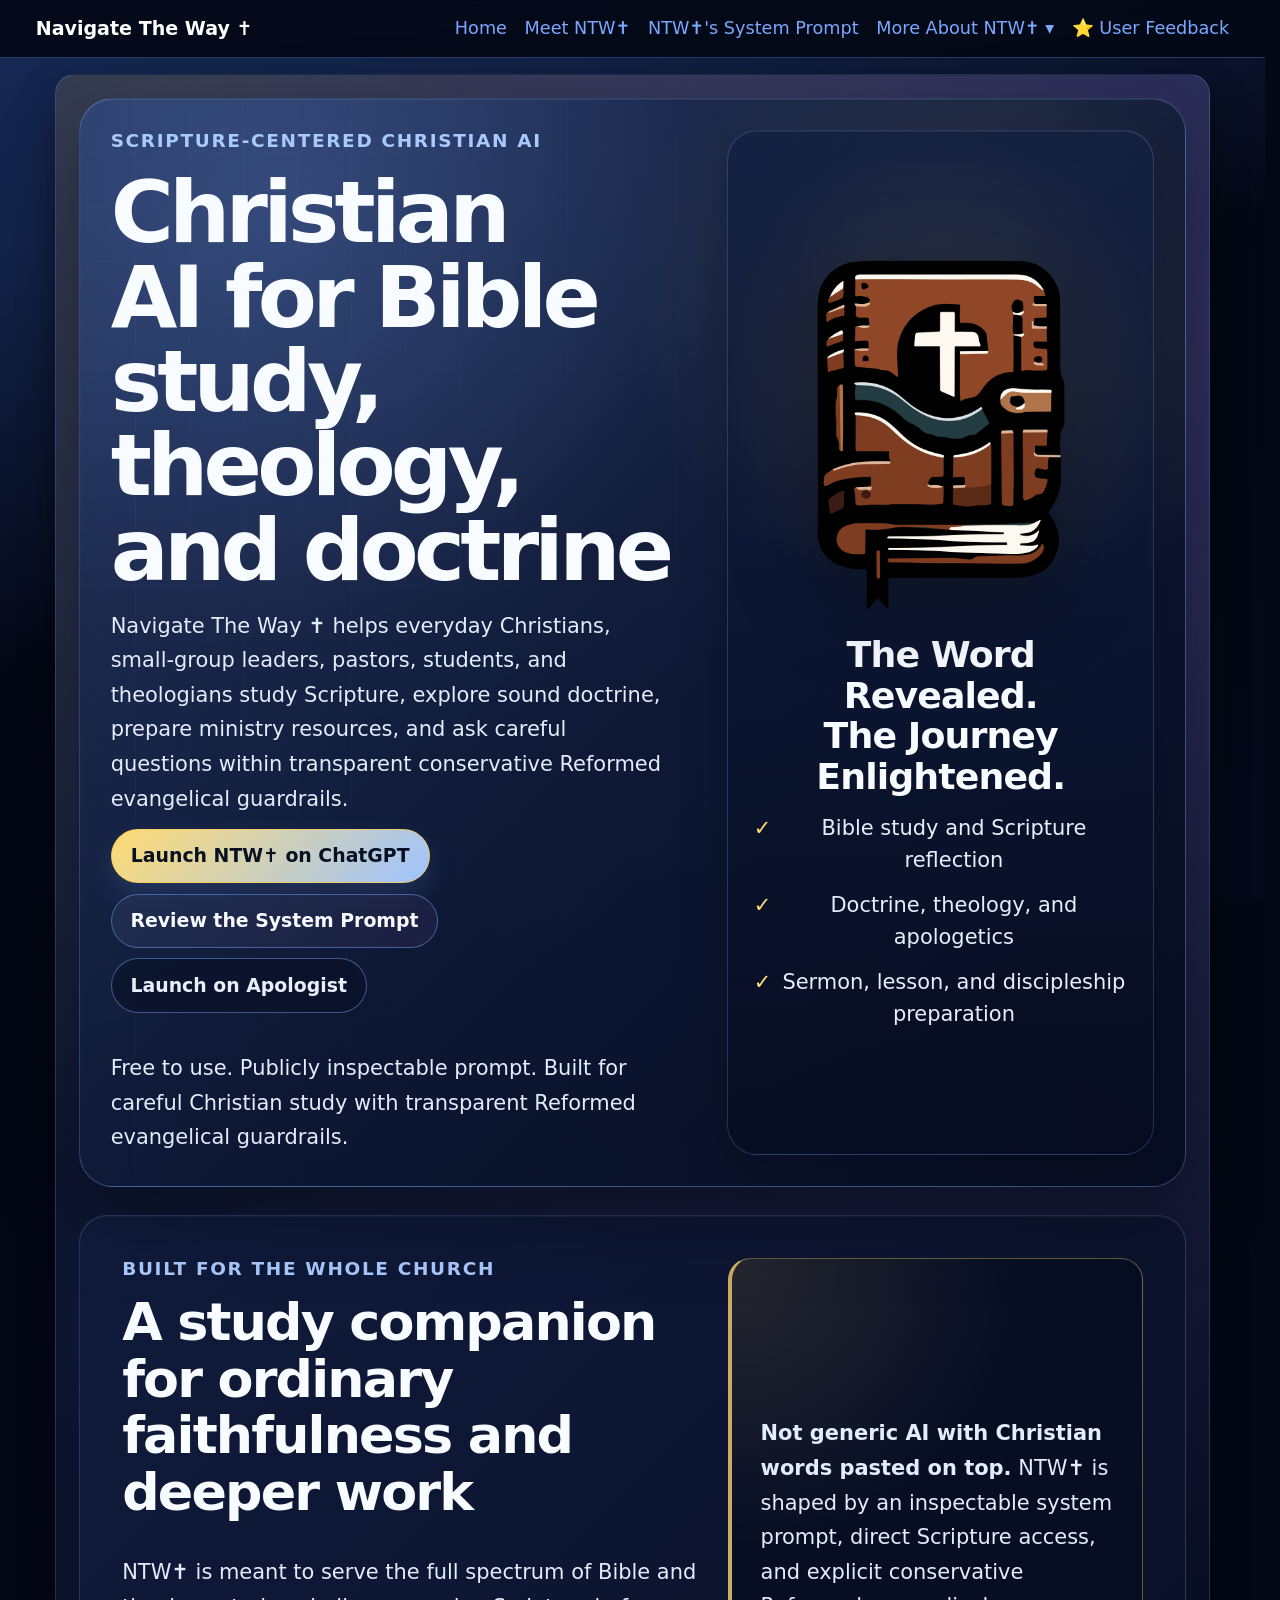
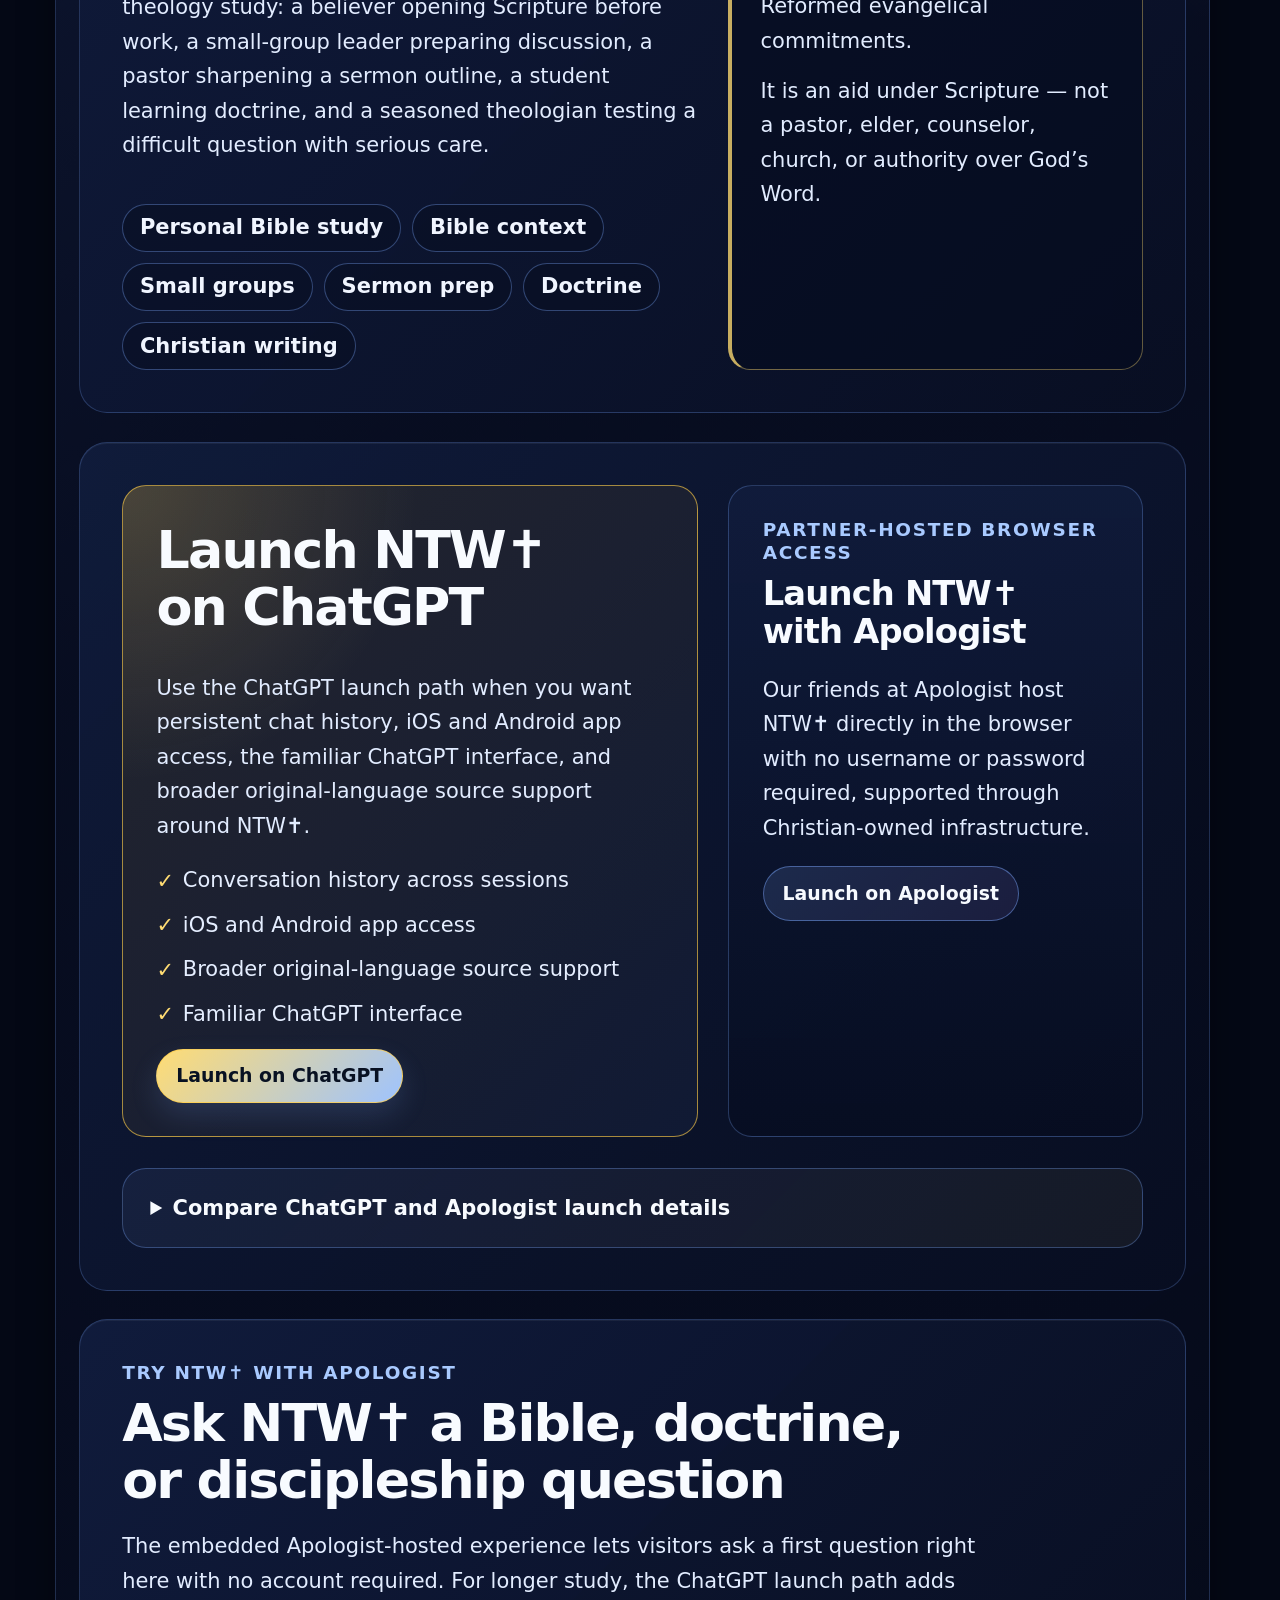
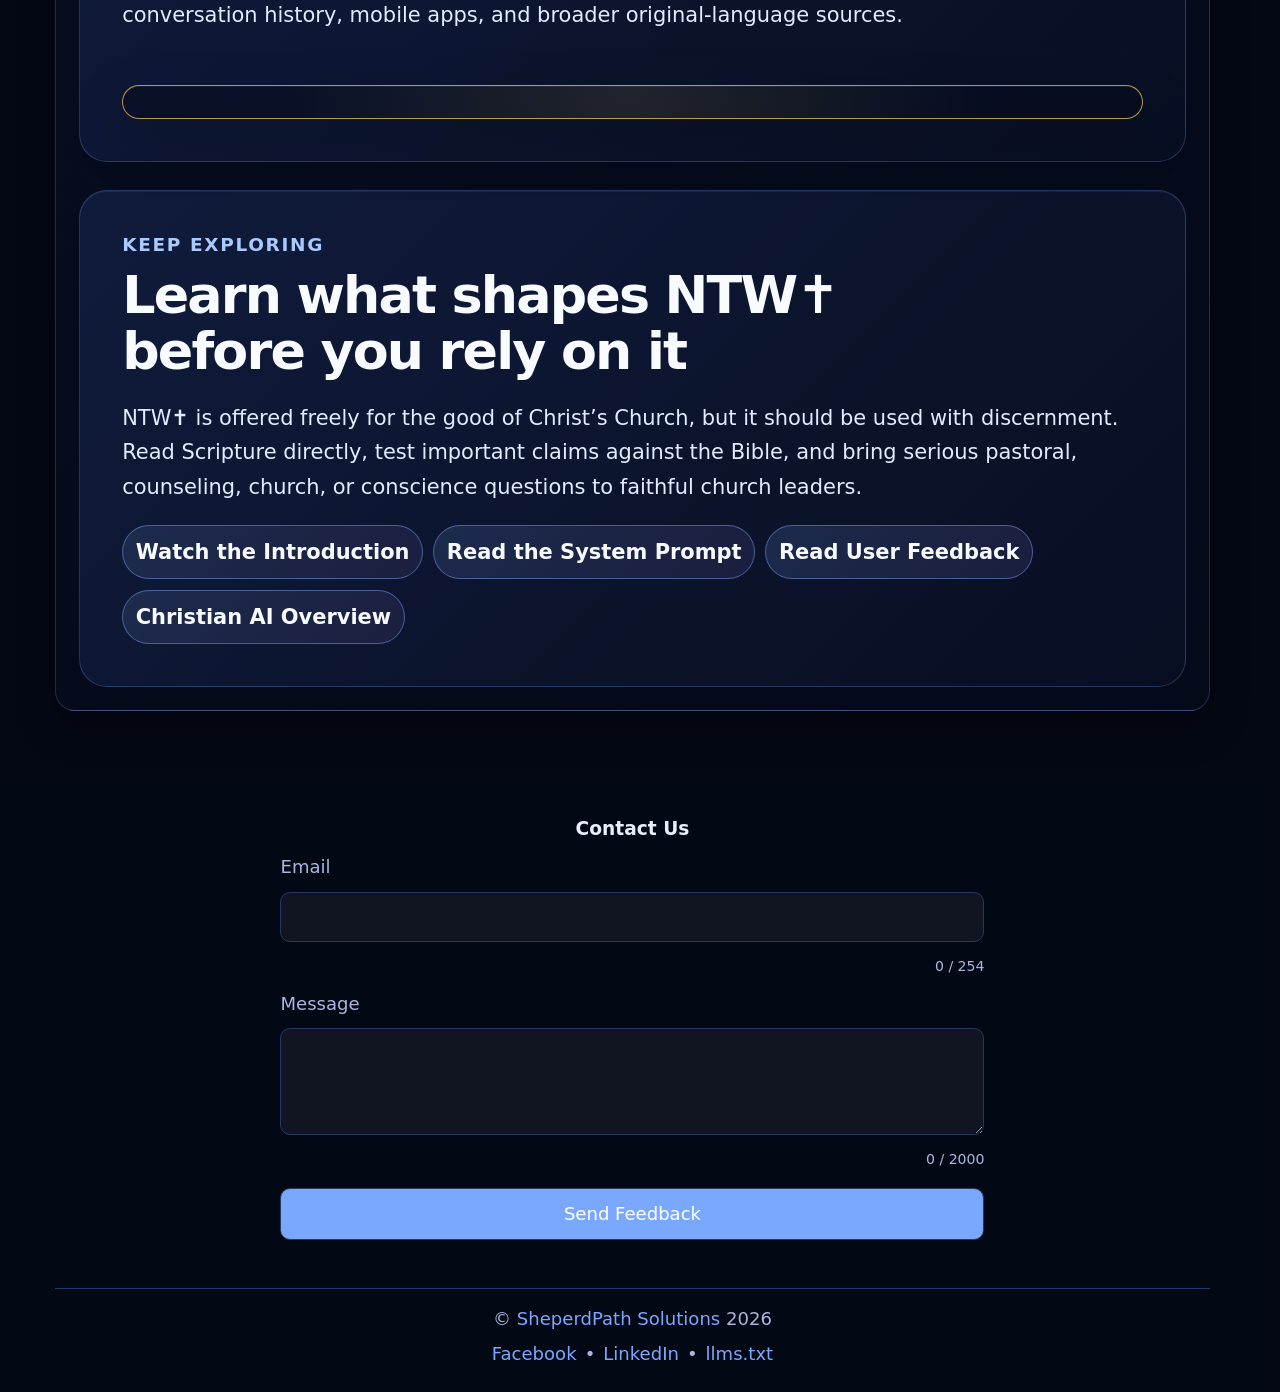
==== docs/index.html @ e2dcb144 "fix: improve homepage readability at desktop" ====
<!doctype html>
<html lang="en">
<head>
<!-- Google tag (gtag.js) -->
<script async src="https://www.googletagmanager.com/gtag/js?id=G-PQRYDND927"></script>
<script>
  window.dataLayer = window.dataLayer || [];
  function gtag(){dataLayer.push(arguments);}
  gtag('js', new Date());

  gtag('config', 'G-PQRYDND927');
</script>

  <meta charset="UTF-8" />
  <meta name="viewport" content="width=device-width, initial-scale=1.0" />
  <title>Christian AI Assistant for Bible Study | Navigate The Way</title>
  <link rel="canonical" href="https://www.navtheway.com/" />
  <meta name="robots" content="index,follow,max-snippet:-1,max-image-preview:large,max-video-preview:-1" />
  <meta name="description" content="Navigate The Way is a Christian AI assistant for Scripture, Bible study, and theology shaped by conservative Reformed evangelical commitments." />
  <meta property="og:type" content="website" />
  <meta property="og:title" content="Christian AI Assistant for Bible Study | Navigate The Way" />
  <meta property="og:description" content="Navigate The Way is a Christian AI assistant for Scripture, Bible study, and theology shaped by conservative Reformed evangelical commitments." />
  <meta property="og:url" content="https://www.navtheway.com/" />

  <meta property="og:image" content="https://www.navtheway.com/images/ntw_social_share.png" />
  <meta property="og:image:type" content="image/png" />
  <meta property="og:image:width" content="1200" />
  <meta property="og:image:height" content="630" />
  <meta name="twitter:card" content="summary_large_image" />
  <meta name="twitter:title" content="Christian AI Assistant for Bible Study | Navigate The Way" />
  <meta name="twitter:description" content="Navigate The Way is a Christian AI assistant for Scripture, Bible study, and theology shaped by conservative Reformed evangelical commitments." />
  <meta name="twitter:image" content="https://www.navtheway.com/images/ntw_social_share.png" />
  <script type="application/ld+json">
{
  "@context": "https://schema.org",
  "@graph": [
    {
      "@type": "Organization",
      "@id": "https://www.navtheway.com/#organization",
      "name": "Navigate The Way ✝️",
      "url": "https://www.navtheway.com/",
      "logo": {
        "@type": "ImageObject",
        "url": "https://www.navtheway.com/images/Bigger_from_vector.png"
      },
      "sameAs": [
        "https://www.facebook.com/profile.php?id=61566125041701",
        "https://www.linkedin.com/showcase/102618283"
      ]
    },
    {
      "@type": "WebSite",
      "inLanguage": "en",
      "@id": "https://www.navtheway.com/#website",
      "url": "https://www.navtheway.com/",
      "name": "Navigate The Way ✝️",
      "publisher": {
        "@id": "https://www.navtheway.com/#organization"
      }
    },
    {
      "@type": "WebPage",
      "inLanguage": "en",
      "@id": "https://www.navtheway.com/#webpage",
      "url": "https://www.navtheway.com/",
      "name": "Christian AI Assistant for Bible Study | Navigate The Way",
      "description": "Navigate The Way is a Christian AI assistant for Scripture, Bible study, and theology shaped by conservative Reformed evangelical commitments.",
      "isPartOf": {
        "@id": "https://www.navtheway.com/#website"
      },
      "about": {
        "@id": "https://www.navtheway.com/#organization"
      },
      "publisher": {
        "@id": "https://www.navtheway.com/#organization"
      }
    }
  ]
}
  </script>
  <link rel="stylesheet" href="styles.css" />
  <link rel="icon" type="image/webp" href="images/favicon.webp" />
</head>
<body>

<header>
  <div class="nav-wrap">
    <a class="brand" href="/">Navigate The Way ✝️</a>
    <input type="checkbox" id="mobile-nav-toggle" class="mobile-nav-toggle" aria-label="Toggle site navigation" />
    <label for="mobile-nav-toggle" class="mobile-nav-button" aria-label="Open site navigation">Menu</label>
    <nav>
      <ul>
        <li><a href="/">Home</a></li>
        <li><a href="/meet-ntw">Meet NTW✝️</a></li>
        <li><a href="/system-prompt">NTW✝️'s System Prompt</a></li>
        <li class="dropdown"><a href="/faqs">More About NTW✝️ ▾</a>
          <ul>
            <li><a href="/faqs">NTW✝️ FAQs</a></li>
            <li><a href="/christian-ai">Christian AI</a></li>
            <li><a href="/reformed-christian-ai">Reformed Christian AI</a></li>
            <li><a href="/bible-study-ai">AI Bible Study Tool</a></li>
            <li><a href="/ai-sermon-prep">AI Sermon Preparation</a></li>
            <li><a href="/small-group-review-game">🎲 Small Group Game</a></li>
            <li><a href="/caution-points">⚠️ Caution Points</a></li>
            <li><a href="/creator">NTW✝️'s Creator</a></li>
            <li><a href="/citing-ntw">Citing NTW✝️</a></li>
          </ul>
        </li>
        <li><a href="/feedback">⭐ User Feedback</a></li>
      </ul>
    </nav>
  </div>
</header>

<main class="home-main">
  <section class="page-shell home-page">
    <section class="home-hero" aria-labelledby="home-title">
      <div class="home-hero-copy">
        <p class="section-kicker">Scripture-centered Christian AI</p>
        <h1 id="home-title">Christian AI for Bible study, theology, and doctrine</h1>
        <p class="home-hero-lede">Navigate The Way ✝️ helps everyday Christians, small-group leaders, pastors, students, and theologians study Scripture, explore sound doctrine, prepare ministry resources, and ask careful questions within transparent conservative Reformed evangelical guardrails.</p>
        <div class="action-row home-actions" aria-label="Primary homepage actions">
          <a class="action-link action-link-primary" id="launch-chatgpt" href="https://chatgpt.com/g/g-OeyUtWwqz-navigate-the-way" target="_blank" rel="noreferrer">Launch NTW✝️ on ChatGPT</a>
          <a class="action-link" href="/system-prompt">Review the System Prompt</a>
          <a class="action-link action-link-subtle" href="https://navtheway.apologist.ai/" target="_blank" rel="noreferrer">Launch on Apologist</a>
        </div>
        <p class="home-trust-note">Free to use. Publicly inspectable prompt. Built for careful Christian study with transparent Reformed evangelical guardrails.</p>
      </div>
      <aside class="home-hero-card" aria-label="Navigate The Way identity">
        <img src="images/Bigger_from_vector.png" alt="Navigate The Way ✝️ logo" class="site-logo" />
        <div>
          <h2>The Word Revealed. The Journey Enlightened.</h2>
          <ul class="home-compact-list">
            <li>Bible study and Scripture reflection</li>
            <li>Doctrine, theology, and apologetics</li>
            <li>Sermon, lesson, and discipleship preparation</li>
          </ul>
        </div>
      </aside>
    </section>

    <section class="home-section home-rhythm" aria-labelledby="home-use-title">
      <div class="home-rhythm-layout">
        <div>
          <p class="section-kicker">Built for the whole church</p>
          <h2 id="home-use-title">A study companion for ordinary faithfulness and deeper work</h2>
          <p>NTW✝️ is meant to serve the full spectrum of Bible and theology study: a believer opening Scripture before work, a small-group leader preparing discussion, a pastor sharpening a sermon outline, a student learning doctrine, and a seasoned theologian testing a difficult question with serious care.</p>
          <div class="home-use-strip" aria-label="Common uses for NTW">
            <span>Personal Bible study</span>
            <span>Bible context</span>
            <span>Small groups</span>
            <span>Sermon prep</span>
            <span>Doctrine</span>
            <span>Christian writing</span>
          </div>
        </div>
        <div class="home-ministry-note">
          <p><strong>Not generic AI with Christian words pasted on top.</strong> NTW✝️ is shaped by an inspectable system prompt, direct Scripture access, and explicit conservative Reformed evangelical commitments.</p>
          <p>It is an aid under Scripture — not a pastor, elder, counselor, church, or authority over God’s Word.</p>
        </div>
      </div>
    </section>

    <section class="home-section home-launch-feature" aria-labelledby="home-launch-title">
      <article class="home-launch-primary">
        <h2 id="home-launch-title">Launch NTW✝️ on ChatGPT</h2>
        <p>Use the ChatGPT launch path when you want persistent chat history, iOS and Android app access, the familiar ChatGPT interface, and broader original-language source support around NTW✝️.</p>
        <ul class="home-launch-list">
          <li>Conversation history across sessions</li>
          <li>iOS and Android app access</li>
          <li>Broader original-language source support</li>
          <li>Familiar ChatGPT interface</li>
        </ul>
        <a class="action-link action-link-primary" href="https://chatgpt.com/g/g-OeyUtWwqz-navigate-the-way" target="_blank" rel="noreferrer">Launch on ChatGPT</a>
      </article>
      <aside class="home-launch-secondary">
        <p class="home-card-label">Partner-hosted browser access</p>
        <h3>Launch NTW✝️ with Apologist</h3>
        <p>Our friends at Apologist host NTW✝️ directly in the browser with no username or password required, supported through Christian-owned infrastructure.</p>
        <a class="action-link" id="launch-apologist" href="https://navtheway.apologist.ai/" target="_blank" rel="noreferrer">Launch on Apologist</a>
      </aside>
      <details class="home-details home-launch-compare">
        <summary>Compare ChatGPT and Apologist launch details</summary>
        <div class="home-detail-grid">
          <div>
            <h4>ChatGPT</h4>
            <ul>
              <li>Model: OpenAI’s GPT-5.5 Instant</li>
              <li>Chat history and app support</li>
              <li>BSB, WEB, Hebrew WLC, and Greek SBL GNT sources</li>
              <li>OpenAI privacy policy</li>
            </ul>
          </div>
          <div>
            <h4>Apologist</h4>
            <ul>
              <li>Model: OpenAI’s GPT-5.4 Instant</li>
              <li>No username or password required</li>
              <li>BSB and WEB public-domain Bible sources</li>
              <li>Christian-owned infrastructure</li>
            </ul>
          </div>
        </div>
      </details>
    </section>

    <section class="home-section home-try" aria-labelledby="home-try-title">
      <div class="home-section-heading">
        <p class="section-kicker">Try NTW✝️ with Apologist</p>
        <h2 id="home-try-title">Ask NTW✝️ a Bible, doctrine, or discipleship question</h2>
        <p>The embedded Apologist-hosted experience lets visitors ask a first question right here with no account required. For longer study, the ChatGPT launch path adds conversation history, mobile apps, and broader original-language sources.</p>
      </div>
      <div id="apg-inline-shell" class="apg-inline-shell" data-chat-interaction="inactive">
        <div id="apg-inline-target"></div>
        <button
          type="button"
          class="chat-intent-zone"
          data-chat-intent-zone
          aria-label="Activate chat interaction"
        ></button>
      </div>
      <script
        async
        id="apg-beacon"
        src="https://navtheway.apologist.ai/beacon/agent.min.js"
        data-autoscroll="true"
        data-persist="false"
        data-mode="inline"
        data-target="apg-inline-target"
        data-height="40vh"
      ></script>
      <script>
        (function initializeApologistInlineShellInteraction() {
          const shell = document.getElementById('apg-inline-shell');
          if (!shell) return;

          const target = shell.querySelector('#apg-inline-target');
          const beacon = document.getElementById('apg-beacon');
          const chatIntentZone = shell.querySelector('[data-chat-intent-zone]');
          const MIN_ACTIVE_MS = 1200;
          const LEAVE_GRACE_MS = 400;
          const TRANSITION_DEBOUNCE_MS = 180;
          const WHEEL_BOUNDARY_PX = 96;
          let activatedAt = 0;
          let leaveTimer = null;
          let transitionTimer = null;
          let pendingState = null;
          let pendingReason = '';
          let lastTransitionAt = 0;

          function clearLeaveTimer() {
            if (!leaveTimer) return;
            clearTimeout(leaveTimer);
            leaveTimer = null;
          }

          function clearTransitionTimer() {
            if (!transitionTimer) return;
            clearTimeout(transitionTimer);
            transitionTimer = null;
            pendingState = null;
            pendingReason = '';
          }

          function setInteractionState(active, reason) {
            void reason;
            const nextState = active ? 'active' : 'inactive';
            if (shell.dataset.chatInteraction === nextState) return false;

            const now = Date.now();
            const elapsedSinceTransition = now - lastTransitionAt;
            if (elapsedSinceTransition < TRANSITION_DEBOUNCE_MS) {
              pendingState = active;
              pendingReason = reason || '';
              clearTimeout(transitionTimer);
              transitionTimer = setTimeout(function () {
                const queuedState = pendingState;
                const queuedReason = pendingReason;
                clearTransitionTimer();
                setInteractionState(Boolean(queuedState), queuedReason);
              }, TRANSITION_DEBOUNCE_MS - elapsedSinceTransition);
              return false;
            }

            shell.dataset.chatInteraction = nextState;
            lastTransitionAt = now;
            if (active) {
              activatedAt = now;
              clearLeaveTimer();
            } else {
              activatedAt = 0;
              clearLeaveTimer();
            }
            return true;
          }

          function activateInteraction() {
            return setInteractionState(true, 'activate');
          }

          function hasMinActiveDuration() {
            if (shell.dataset.chatInteraction !== 'active') return false;
            if (!activatedAt) return false;
            return Date.now() - activatedAt >= MIN_ACTIVE_MS;
          }

          function canAutoDeactivate() {
            return hasMinActiveDuration();
          }

          function deactivateInteraction(reason) {
            void reason;
            clearLeaveTimer();
            return setInteractionState(false, reason || 'deactivate');
          }

          function scheduleGraceDeactivate(reason) {
            clearLeaveTimer();
            if (shell.dataset.chatInteraction !== 'active') return;
            leaveTimer = setTimeout(function () {
              if (!canAutoDeactivate()) return;
              deactivateInteraction(reason);
            }, LEAVE_GRACE_MS);
          }

          function cancelGraceDeactivate() {
            clearLeaveTimer();
          }

          function hasShellFocusContext() {
            const active = document.activeElement;
            return !!(active && shell.contains(active));
          }

          function isWheelNearShellBoundary(event) {
            if (shell.contains(event.target)) return false;
            const rect = shell.getBoundingClientRect();
            const x = event.clientX;
            const y = event.clientY;
            if (
              x >= rect.left &&
              x <= rect.right &&
              y >= rect.top &&
              y <= rect.bottom
            ) {
              return false;
            }
            const dx =
              x < rect.left ? rect.left - x : x > rect.right ? x - rect.right : 0;
            const dy =
              y < rect.top ? rect.top - y : y > rect.bottom ? y - rect.bottom : 0;
            const distanceToBoundary = Math.sqrt((dx * dx) + (dy * dy));
            return distanceToBoundary <= WHEEL_BOUNDARY_PX;
          }

          deactivateInteraction('init');

          function focusInlineChatFrame() {
            if (!target) return;
            const iframe = target.querySelector('iframe');
            if (!iframe) return;
            iframe.focus();
            if (iframe.contentWindow && typeof iframe.contentWindow.focus === 'function') {
              iframe.contentWindow.focus();
            }
          }

          if (chatIntentZone) {
            chatIntentZone.addEventListener('pointerdown', function () {
              activateInteraction();
              cancelGraceDeactivate();
              focusInlineChatFrame();
            });
            chatIntentZone.addEventListener('click', function () {
              activateInteraction();
              cancelGraceDeactivate();
              focusInlineChatFrame();
            });
            chatIntentZone.addEventListener('keydown', function (event) {
              if (event.key === 'Enter' || event.key === ' ') {
                activateInteraction();
                cancelGraceDeactivate();
                focusInlineChatFrame();
              }
            });
          }

          if (target) {
            target.addEventListener('pointerdown', function () {
              activateInteraction();
              cancelGraceDeactivate();
            });
            target.addEventListener('focusin', function () {
              activateInteraction();
              cancelGraceDeactivate();
            });
            target.addEventListener('pointerleave', function () {
              scheduleGraceDeactivate('pointerleave');
            });
            target.addEventListener('pointerenter', function () {
              cancelGraceDeactivate();
            });
          }

          shell.addEventListener('pointerleave', function () {
            scheduleGraceDeactivate('shell-pointerleave');
          });

          shell.addEventListener('pointerenter', function () {
            cancelGraceDeactivate();
          });

          shell.addEventListener('focusout', function (event) {
            if (!shell.contains(event.relatedTarget)) {
              if (!canAutoDeactivate()) return;
              deactivateInteraction('focusout');
            }
          });

          document.addEventListener('pointerdown', function (event) {
            if (shell.dataset.chatInteraction !== 'active') return;
            if (shell.contains(event.target)) return;
            if (!canAutoDeactivate()) return;
            deactivateInteraction('outside-pointerdown');
          });

          document.addEventListener('click', function (event) {
            if (shell.dataset.chatInteraction !== 'active') return;
            if (shell.contains(event.target)) return;
            if (!canAutoDeactivate()) return;
            deactivateInteraction('outside-click');
          });

          document.addEventListener('keydown', function (event) {
            if (event.key !== 'Escape') return;
            if (shell.dataset.chatInteraction !== 'active') return;
            if (!hasShellFocusContext()) return;
            deactivateInteraction('escape-key');
          });

          document.addEventListener('wheel', function (event) {
            if (shell.dataset.chatInteraction !== 'active') return;
            if (!canAutoDeactivate()) return;
            if (!isWheelNearShellBoundary(event)) return;
            deactivateInteraction('wheel-boundary');
          }, { passive: true });

          if (beacon) {
            beacon.addEventListener('load', function () {
              deactivateInteraction('beacon-load');
            });
          }
        })();
      </script>
    </section>

    <section class="home-section home-next" aria-labelledby="home-next-title">
      <p class="section-kicker">Keep exploring</p>
      <h2 id="home-next-title">Learn what shapes NTW✝️ before you rely on it</h2>
      <p>NTW✝️ is offered freely for the good of Christ’s Church, but it should be used with discernment. Read Scripture directly, test important claims against the Bible, and bring serious pastoral, counseling, church, or conscience questions to faithful church leaders.</p>
      <div class="resource-links" aria-label="Helpful next pages">
        <a class="pill-link" href="/meet-ntw">Watch the Introduction</a>
        <a class="pill-link" href="/system-prompt">Read the System Prompt</a>
        <a class="pill-link" href="/feedback">Read User Feedback</a>
        <a class="pill-link" href="/christian-ai">Christian AI Overview</a>
      </div>
    </section>
  </section>
</main>
<footer data-shared-footer></footer>
<script src="footer-fragment.js"></script>
</body>
</html>
---- docs/styles.css ----
:root {
  --bg: #040815;
  --bg-soft: #0b1328;
  --panel: #101b36;
  --panel-2: #142246;
  --text: #e9efff;
  --muted: #a9b7dd;
  --accent: #7aa8ff;
  --accent-2: #aa86ff;
  --border: #253763;
  --theme-gradient: linear-gradient(135deg, rgba(122,168,255,0.22) 0%, rgba(170,134,255,0.18) 50%, rgba(12,20,44,0.88) 100%);
  --theme-layered: var(--theme-gradient), rgba(8, 14, 34, 0.72);
  --theme-surface: rgba(8, 14, 34, 0.72);
  --content-max: 980px; /* mobile baseline: default page/content width */
  --content-max-wide: 1160px; /* mobile baseline: nav/footer wider shell */
  --section-container-max: 100%;
  --section-container-max-wide: 100%;
  --section-measure-max: 100%;
  --gutter: 1rem; /* mobile baseline: shared horizontal breathing room */
  --shell-padding: 1rem;
  --shell-radius: 20px;
  --page-shell-border-radius: 20px;
  --page-header-border-radius: 16px;
  --header-padding-block: 1rem;
  --header-padding-inline: 1.1rem;
  --card-padding: 1.35rem;
  --nav-wrap-padding-block: 0.8rem;
  --nav-wrap-gap: 1rem;
  --nav-list-gap: 1rem;
  --nav-dropdown-min-width: 230px;
  --nav-dropdown-padding: 0.5rem;
  --footer-padding-block: 1.4rem;
  --footer-padding-inline: 1rem;
  --footer-content-gap: 1rem;
  --footer-legal-padding-top: 1rem;
  --footer-social-margin-top: 0.4rem;
  --footer-social-gap: 0.5rem;
  --footer-feedback-max-width: 560px;
  --footer-feedback-gap: 0.55rem;
  --footer-feedback-button-margin-top: 0.25rem;
  --footer-feedback-control-padding-block: 0.6rem;
  --footer-feedback-control-padding-inline: 0.7rem;
  --footer-feedback-button-padding-block: 0.65rem;
  --footer-feedback-button-padding-inline: 0.8rem;
  --feedback-status-min-height: 1.25rem;
  --desktop-scale: 0vw;
  --fs-body: clamp(1rem, 1rem, 1rem);
  --lh-body: clamp(1.65rem, 1.65rem, 1.65rem);
  --fs-small: clamp(0.95rem, 0.95rem, 0.95rem);
  --fs-brand: var(--fs-body);
  --fs-nav-label: var(--fs-body);
  --fs-nav-submenu: var(--fs-small);
  --fs-mono-body: var(--fs-small);
  --fs-field-count: 0.88rem;
  --fs-feedback-status: 0.9rem;
  --fs-launch-kicker: clamp(1.06rem, 1.06rem, 1.06rem);
  --fs-launch-cta: clamp(1.02rem, 1.02rem, 1.02rem);
  --fs-h1: clamp(1.55rem, 1.55rem, 1.55rem);
  --fs-v-h1: clamp(2rem, 2rem, 2rem);
  --fs-v-h2: clamp(1.5rem, 1.5rem, 1.5rem);
  --fs-v-h3: clamp(1.25rem, 1.25rem, 1.25rem);
  --fs-v-body: var(--fs-body);
}

* { box-sizing: border-box; }
html {
  min-height: 100%;
  background-color: var(--bg);
  scrollbar-gutter: stable;
}
body {
  margin: 0;
  min-height: 100vh;
  display: flex;
  flex-direction: column;
  font-family: Inter, system-ui, -apple-system, Segoe UI, Roboto, sans-serif;
  color: var(--text);
  background-color: var(--bg);
  background-image: linear-gradient(160deg, #172a56 0px, #122247 260px, var(--bg) 640px, #050a1a 100%);
  background-size: 100% 100vh;
  background-attachment: fixed;
  background-repeat: no-repeat;
  font-size: var(--fs-body);
  line-height: var(--lh-body);
}
a { color: var(--accent); text-decoration: none; }
a:hover { text-decoration: underline; }
header {
  position: sticky; top: 0; z-index: 50;
  background: rgba(4, 8, 21, 0.92);
  backdrop-filter: blur(8px);
  border-bottom: 1px solid var(--border);
}
.nav-wrap { width: min(var(--content-max-wide), 100%); margin: 0 auto; padding-block: var(--nav-wrap-padding-block); padding-inline: var(--gutter); display: flex; align-items: center; justify-content: space-between; flex-wrap: nowrap; gap: var(--nav-wrap-gap); }
.brand {
  font-weight: 700;
  color: #fff;
  white-space: nowrap;
  font-size: var(--fs-brand);
}
.mobile-nav-toggle,
.mobile-nav-button { display: none; }
nav {
  flex: 1 1 auto;
  min-width: 0;
}
nav ul { list-style: none; padding: 0; margin: 0; display: flex; gap: var(--nav-list-gap); align-items: center; justify-content: flex-end; flex-wrap: nowrap; }
nav li { position: relative; }
nav a { font-size: var(--fs-nav-label); }

@media (min-width: 1200px) {
  .brand {
    font-size: clamp(1.08rem, 0.92rem + 0.34vw, 1.24rem);
  }

  nav a {
    font-size: clamp(1.02rem, 0.88rem + 0.28vw, 1.18rem);
  }
}

.dropdown > ul {
  display: none; position: absolute; top: 100%; left: 0; min-width: var(--nav-dropdown-min-width);
  background: var(--panel); border: 1px solid var(--border); border-radius: 10px; padding: var(--nav-dropdown-padding);
}
.dropdown:hover > ul { display: block; }
.dropdown > ul a {
  display: block;
  padding: 0.4rem 0.55rem;
  font-size: var(--fs-nav-submenu);
  line-height: 1.35;
}
main { flex: 1; width: min(var(--content-max), 100%); margin: 2rem auto; padding-block: 0 3rem; padding-inline: var(--gutter); }

.home-main {
  margin-top: clamp(1rem, 1.2vw, 1.45rem);
}

.page-shell {
  width: 100%;
  padding: var(--shell-padding);
  border: 1px solid #1f315d;
  border-radius: var(--page-shell-border-radius);
  background: var(--theme-layered);
  box-shadow: 0 14px 36px rgba(0, 0, 0, .36);
}

.page-header {
  margin: 0 0 1rem;
  width: 100%;
  padding: var(--header-padding-block) var(--header-padding-inline);
  border: 1px solid var(--border);
  border-radius: var(--page-header-border-radius);
  background: var(--theme-surface);
}

.page-header h1 {
  margin: 0 0 .4rem;
  line-height: 1.2;
}

.page-header p {
  margin: 0;
  color: #dbe7ff;
}

.home-page {
  --home-copy: clamp(1.15rem, 0.95rem + 0.45vw, 1.38rem);
  --home-copy-large: clamp(1.28rem, 0.98rem + 0.7vw, 1.7rem);
  --home-kicker: clamp(1.05rem, 0.98rem + 0.22vw, 1.22rem);
  --home-label: clamp(1.05rem, 0.98rem + 0.22vw, 1.22rem);
  --home-heading: clamp(2.35rem, 1.35rem + 2.4vw, 4.15rem);
  --home-radius: 28px;
  display: grid;
  gap: clamp(1.25rem, 2.2vw, 2.15rem);
  padding: clamp(1rem, 1.8vw, 1.6rem);
  border-color: rgba(122, 168, 255, 0.22);
  background:
    radial-gradient(circle at 9% 0%, rgba(255, 220, 115, 0.13), transparent 28%),
    radial-gradient(circle at 90% 8%, rgba(170, 134, 255, 0.22), transparent 34%),
    linear-gradient(145deg, rgba(22, 35, 72, 0.9), rgba(8, 14, 34, 0.92) 48%, rgba(5, 10, 26, 0.98));
}

.home-page :is(p, li, a, summary, span) {
  font-size: var(--home-copy);
  line-height: 1.65;
}

.home-page :is(p, li) {
  color: #e2ecff;
}

.home-page :is(.section-kicker, .home-card-label) {
  margin: 0 0 0.65rem;
  color: #a9caff;
  font-size: var(--home-kicker);
  font-weight: 800;
  letter-spacing: 0.09em;
  line-height: 1.22;
  text-transform: uppercase;
}

.home-hero {
  position: relative;
  isolation: isolate;
  display: grid;
  grid-template-columns: minmax(0, 1.08fr) minmax(360px, 0.82fr);
  gap: clamp(2rem, 4.2vw, 4.6rem);
  align-items: center;
  min-height: clamp(500px, 54vh, 640px);
  padding: clamp(1.75rem, 2.4vw, 2.4rem);
  overflow: hidden;
  border: 1px solid rgba(122, 168, 255, 0.32);
  border-radius: 34px;
  background:
    radial-gradient(circle at 80% 18%, rgba(255, 220, 115, 0.12), transparent 21rem),
    radial-gradient(circle at 18% 10%, rgba(122, 168, 255, 0.22), transparent 28rem),
    linear-gradient(135deg, rgba(37, 55, 99, 0.9), rgba(13, 24, 52, 0.94) 54%, rgba(7, 13, 32, 0.98));
  box-shadow:
    inset 0 1px 0 rgba(255, 255, 255, 0.08),
    0 28px 80px rgba(0, 0, 0, 0.34);
}

.home-hero::before {
  content: "";
  position: absolute;
  inset: 1px;
  z-index: -1;
  border-radius: inherit;
  background:
    linear-gradient(90deg, rgba(255, 255, 255, 0.035) 1px, transparent 1px),
    linear-gradient(0deg, rgba(255, 255, 255, 0.025) 1px, transparent 1px);
  background-size: 54px 54px;
  mask-image: linear-gradient(120deg, rgba(0, 0, 0, 0.65), transparent 68%);
}

.home-hero-copy,
.home-hero-card,
.home-section {
  min-width: 0;
}

.home-hero-copy,
.home-hero-card {
  border: 0;
  background: transparent;
  box-shadow: none;
}

.home-hero-copy {
  display: grid;
  align-content: center;
  padding: 0;
}

.home-hero-copy h1 {
  max-width: 13.5ch;
  margin: 0.45rem 0 1.05rem;
  color: #f8fbff;
  font-size: clamp(3.25rem, 2.1rem + 4.1vw, 6rem);
  line-height: 0.98;
  letter-spacing: -0.055em;
  text-wrap: balance;
}

.home-hero-lede {
  max-width: 66ch;
  margin: 0;
  color: #e8f0ff;
  font-size: var(--home-copy-large);
  line-height: 1.62;
}

.home-actions {
  display: flex;
  flex-wrap: wrap;
  gap: 0.8rem;
  margin: clamp(1.4rem, 2vw, 1.9rem) 0 0;
}

.home-actions .action-link,
.home-launch-primary .action-link-primary,
.home-launch-secondary .action-link {
  min-height: 3.35rem;
  padding: 0.9rem 1.18rem;
  font-size: clamp(1.08rem, 0.98rem + 0.25vw, 1.24rem);
  line-height: 1.25;
}

.home-actions .action-link-primary {
  padding-inline: 1.2rem;
}

.action-link.action-link-subtle {
  color: #e7efff;
  background: rgba(8, 14, 34, 0.52);
}

.home-trust-note {
  max-width: 66ch;
  margin: 1.35rem 0 0;
  color: #dbe8ff;
  font-size: var(--home-copy);
  line-height: 1.62;
}

.home-hero-card {
  display: grid;
  place-items: center;
  align-content: center;
  gap: clamp(1rem, 1.6vw, 1.55rem);
  min-height: 100%;
  padding: clamp(1.25rem, 2vw, 1.75rem);
  border: 1px solid rgba(122, 168, 255, 0.24);
  border-radius: 30px;
  background:
    radial-gradient(circle at 50% 24%, rgba(255, 220, 115, 0.12), transparent 15rem),
    linear-gradient(180deg, rgba(18, 31, 65, 0.78), rgba(6, 12, 31, 0.72));
  box-shadow:
    inset 0 1px 0 rgba(255, 255, 255, 0.06),
    0 18px 50px rgba(0, 0, 0, 0.2);
  text-align: center;
}

.home-hero-card .site-logo {
  width: clamp(360px, 27vw, 520px);
  max-width: 100%;
  height: auto;
  filter: drop-shadow(0 22px 42px rgba(0, 0, 0, 0.36));
}

.home-hero-card h2 {
  max-width: 18ch;
  margin: 0 auto 0.9rem;
  color: #f8fbff;
  font-size: clamp(1.9rem, 1.15vw + 1.35rem, 2.9rem);
  line-height: 1.12;
  letter-spacing: -0.025em;
  text-align: center;
  text-wrap: balance;
}

.home-compact-list,
.home-launch-list {
  display: grid;
  gap: 0.75rem;
  margin: 0;
  padding: 0;
  list-style: none;
}

.home-compact-list li,
.home-launch-list li {
  position: relative;
  padding-left: 1.65rem;
  color: #e5eeff;
  line-height: 1.55;
}

.home-compact-list li::before,
.home-launch-list li::before {
  content: "✓";
  position: absolute;
  left: 0;
  top: 0.02em;
  color: #ffdc73;
  font-weight: 900;
}

.home-section {
  padding: clamp(1.8rem, 3.3vw, 3rem);
  border: 1px solid rgba(122, 168, 255, 0.24);
  border-radius: var(--home-radius);
  background:
    linear-gradient(135deg, rgba(18, 31, 65, 0.78), rgba(8, 14, 34, 0.8)),
    rgba(10, 18, 42, 0.86);
  box-shadow: inset 0 1px 0 rgba(255, 255, 255, 0.055);
}

.home-section h2 {
  margin: 0.2rem 0 0.9rem;
  color: #f8fbff;
  font-size: var(--home-heading);
  line-height: 1.08;
  letter-spacing: -0.035em;
  text-wrap: balance;
}

.home-section > p:not(.section-kicker),
.home-section-heading p,
.home-rhythm p,
.home-launch-primary p,
.home-launch-secondary p {
  color: #e2ecff;
  font-size: var(--home-copy);
  line-height: 1.65;
}

.home-rhythm-layout,
.home-launch-feature {
  display: grid;
  grid-template-columns: minmax(0, 1fr) minmax(340px, 0.72fr);
  gap: clamp(1.2rem, 2.4vw, 2rem);
  align-items: stretch;
}

.home-rhythm-layout > div:first-child {
  display: grid;
  align-content: center;
}

.home-use-strip {
  display: flex;
  flex-wrap: wrap;
  gap: 0.7rem;
  margin-top: 1.25rem;
}

.home-use-strip span {
  display: inline-flex;
  align-items: center;
  min-height: 3rem;
  padding: 0.55rem 1.05rem;
  border: 1px solid rgba(122, 168, 255, 0.36);
  border-radius: 999px;
  color: #f0f5ff;
  background: rgba(8, 14, 34, 0.52);
  font-weight: 750;
  line-height: 1.2;
}

.home-ministry-note {
  display: grid;
  align-content: center;
  gap: 0.95rem;
  padding: clamp(1.2rem, 2.2vw, 1.85rem);
  border: 1px solid rgba(255, 220, 115, 0.38);
  border-left: 4px solid rgba(255, 220, 115, 0.78);
  border-radius: 22px;
  background:
    radial-gradient(circle at 0 0, rgba(255, 220, 115, 0.12), transparent 18rem),
    rgba(6, 12, 31, 0.62);
}

.home-ministry-note p {
  margin: 0;
}

.home-launch-feature {
  background:
    linear-gradient(135deg, rgba(18, 31, 65, 0.78), rgba(8, 14, 34, 0.82));
}

.home-launch-primary,
.home-launch-secondary,
.home-details {
  min-width: 0;
  padding: clamp(1.35rem, 2.6vw, 2.2rem);
  border-radius: 24px;
}

.home-launch-primary {
  display: grid;
  align-content: start;
  border: 1px solid rgba(255, 206, 72, 0.62);
  background:
    radial-gradient(circle at top left, rgba(255, 220, 115, 0.17), transparent 34%),
    linear-gradient(135deg, rgba(255, 206, 72, 0.11), rgba(122, 168, 255, 0.075)),
    rgba(8, 14, 34, 0.62);
}

.home-launch-primary h2 {
  margin-top: 0.2rem;
}

.home-launch-primary .action-link-primary {
  justify-self: start;
  margin-top: 1.15rem;
  width: fit-content;
}

.home-launch-secondary {
  border: 1px solid rgba(122, 168, 255, 0.28);
  background:
    linear-gradient(180deg, rgba(19, 32, 67, 0.58), rgba(6, 12, 31, 0.62));
}

.home-launch-secondary h3,
.home-details h4 {
  margin-top: 0;
  color: #f8fbff;
}

.home-launch-secondary h3 {
  margin-bottom: 0.7rem;
  font-size: clamp(1.75rem, 1.2vw + 1.15rem, 2.65rem);
  line-height: 1.14;
  letter-spacing: -0.025em;
}

.home-card-label {
  color: #a9caff;
  font-size: var(--home-label);
}

.home-details {
  margin-top: 1.2rem;
  padding: 0.9rem 1rem;
  border: 1px solid rgba(122, 168, 255, 0.26);
  background: rgba(16, 27, 54, 0.46);
}

.home-launch-compare {
  grid-column: 1 / -1;
  margin-top: 0;
  padding: clamp(1rem, 2vw, 1.35rem) clamp(1.1rem, 2.4vw, 1.7rem);
  border-color: rgba(122, 168, 255, 0.32);
  background:
    linear-gradient(135deg, rgba(122, 168, 255, 0.1), rgba(255, 220, 115, 0.055)),
    rgba(8, 14, 34, 0.5);
}

.home-launch-compare summary {
  max-width: max-content;
}

.home-details summary {
  cursor: pointer;
  color: #f8fbff;
  font-weight: 800;
}

.home-detail-grid {
  display: grid;
  grid-template-columns: repeat(auto-fit, minmax(230px, 1fr));
  gap: 1rem;
  margin-top: 1rem;
}

.home-detail-grid ul {
  margin-bottom: 0;
  padding-left: 1.2rem;
}

.home-try {
  display: grid;
  gap: clamp(1.1rem, 2vw, 1.6rem);
}

.home-try .home-section-heading {
  max-width: 76ch;
}

.home-try #apg-inline-shell {
  width: 100%;
  max-width: none;
  margin: 0.35rem auto 0;
  padding: clamp(0.65rem, 1.3vw, 1rem);
  border: 1px solid rgba(255, 206, 72, 0.72);
  border-radius: 26px;
  background:
    radial-gradient(circle at 50% 0%, rgba(255, 220, 115, 0.1), transparent 22rem),
    rgba(5, 10, 26, 0.44);
  box-shadow:
    inset 0 1px 0 rgba(255, 255, 255, 0.05),
    0 22px 56px rgba(0, 0, 0, 0.22);
}

.home-try #apg-inline-shell #apg-inline-target,
.home-try #apg-inline-shell #apg-inline-target > * {
  width: 100% !important;
  max-width: 100% !important;
}

.home-try #apg-inline-shell #apg-inline-target iframe {
  display: block;
  width: 100% !important;
  max-width: 100% !important;
  height: clamp(600px, 68vh, 820px) !important;
  min-height: 600px !important;
  border-radius: 20px;
  box-shadow: none;
}

.home-next .resource-links {
  margin-bottom: 0;
}

@media (min-width: 1600px) {
  .home-hero-card .site-logo {
    width: clamp(470px, 26vw, 500px);
  }
}

@media (max-width: 1060px) {
  .home-hero,
  .home-rhythm-layout,
  .home-launch-feature {
    grid-template-columns: 1fr;
  }

  .home-hero {
    min-height: auto;
  }

  .home-hero-card {
    min-height: auto;
  }

  .home-hero-copy h1 {
    max-width: 14ch;
    font-size: clamp(2.65rem, 9vw, 4.8rem);
  }

  .home-hero-card .site-logo {
    width: min(76vw, 390px);
  }
}

@media (max-width: 640px) {
  .home-page {
    gap: 1rem;
    padding: 0.75rem;
  }

  .home-page :is(p, li, a, summary, span),
  .home-page :is(.section-kicker, .home-card-label) {
    font-size: 1rem;
    line-height: 1.58;
  }

  .home-hero,
  .home-section {
    border-radius: 22px;
    padding: 1.25rem;
  }

  .home-hero-copy h1 {
    max-width: none;
    font-size: clamp(2.35rem, 13vw, 3.45rem);
  }

  .home-hero-lede {
    font-size: 1.05rem;
  }

  .home-actions .action-link,
  .home-launch-primary .action-link-primary,
  .home-launch-secondary .action-link {
    width: 100%;
  }

  .home-hero-card .site-logo {
    width: min(84vw, 330px);
  }

  .home-try #apg-inline-shell {
    padding: 0.45rem;
    border-radius: 20px;
  }

  .home-try #apg-inline-shell #apg-inline-target iframe {
    min-height: 540px !important;
    height: 72vh !important;
    border-radius: 16px;
  }
}

.card {
  width: 100%;
  background: var(--theme-surface);
  border: 1px solid var(--border);
  border-radius: 16px;
  padding: var(--card-padding);
}


#apg-inline-shell {
  margin: 1rem auto;
  padding: 0;
  border-radius: 18px;
  background: transparent;
  position: relative;
}

#apg-inline-shell .chat-intent-zone {
  position: absolute;
  left: 0;
  right: 0;
  bottom: 0;
  height: 38%;
  z-index: 2;
  border: 0;
  margin: 0;
  padding: 0;
  background: transparent;
  appearance: none;
  -webkit-appearance: none;
  cursor: pointer;
  pointer-events: auto;
}

#apg-inline-shell .chat-intent-zone:focus-visible {
  outline: 2px solid #ffce48;
  outline-offset: -2px;
  border-radius: 0 0 16px 16px;
}

#apg-inline-shell[data-chat-interaction="inactive"] .chat-intent-zone {
  pointer-events: auto;
}

#apg-inline-shell[data-chat-interaction="active"] .chat-intent-zone {
  pointer-events: none;
}

#apg-inline-shell #apg-inline-target {
  position: relative;
  z-index: 1;
  width: 100%;
  max-width: 100%;
  margin: 0;
  min-width: 0;
  overflow-x: visible;
  border-radius: 16px;
}

#apg-inline-shell #apg-inline-target > * {
  width: 100% !important;
  max-width: 100% !important;
}

#apg-inline-shell #apg-inline-target * {
  max-width: 100% !important;
}

#apg-inline-shell #apg-inline-target iframe {
  position: relative;
  z-index: 1;
  display: block;
  width: 100% !important;
  max-width: 100% !important;
  height: clamp(560px, 78vh, 780px) !important;
  border: 0;
  border-radius: 16px;
  box-shadow: 0 0 0 2px #ffce48;
  pointer-events: none;
}

#apg-inline-shell[data-chat-interaction="inactive"] #apg-inline-target iframe {
  pointer-events: none;
}

#apg-inline-shell[data-chat-interaction="active"] #apg-inline-target iframe {
  pointer-events: auto;
}
.verbatim-content h1,.verbatim-content h2,.verbatim-content h3,.verbatim-content h4 {
  line-height: 1.25;
  margin-top: 1.6rem;
  margin-bottom: 0.5rem;
}
.verbatim-content h1 { margin-top: 0.25rem; font-size: var(--fs-v-h1); }
.verbatim-content h2 { font-size: var(--fs-v-h2); }
.verbatim-content h3 { font-size: var(--fs-v-h3); }
.verbatim-content p { margin: 0.7rem 0; font-size: var(--fs-v-body); }
.verbatim-content ul,
.verbatim-content ol {
  margin: 0.4rem 0 1rem;
  padding-left: 1.2rem;
}
.verbatim-content li {
  font-size: var(--fs-v-body);
}
.verbatim-content p,
.verbatim-content li,
.verbatim-content a {
  overflow-wrap: anywhere;
  word-break: break-word;
}
.verbatim-content {
  min-width: 0;
}
.verbatim-content blockquote {
  margin: 0.9rem 0;
  padding: 0.9rem 1rem;
  background: var(--panel);
  border-left: 4px solid var(--accent);
  border-radius: 8px;
}
.verbatim-content pre {
  white-space: pre-wrap;
  background: #050b1e;
  border: 1px solid var(--border);
  border-radius: 12px;
  padding: 1rem;
  overflow-x: auto;
  color: #d2ddff;
}
.verbatim-content hr { border-color: var(--border); opacity: .5; }

.seo-landing {
  display: grid;
  gap: 0.35rem;
}

.seo-landing .lede {
  color: #dbe8ff;
}

.quick-answer,
.caution-box {
  margin: 0.9rem 0 1.2rem;
  padding: 1rem;
  border: 1px solid rgba(122, 168, 255, 0.42);
  border-radius: 14px;
  background: linear-gradient(135deg, rgba(122, 168, 255, 0.16), rgba(170, 134, 255, 0.12)), rgba(8, 14, 34, 0.72);
}

.caution-box {
  border-color: rgba(255, 206, 72, 0.42);
  background: linear-gradient(135deg, rgba(255, 206, 72, 0.12), rgba(122, 168, 255, 0.08)), rgba(8, 14, 34, 0.78);
}

.quick-answer p:first-child,
.caution-box p:first-child,
.caution-box h2:first-child {
  margin-top: 0;
}

.quick-answer p:last-child,
.caution-box p:last-child {
  margin-bottom: 0;
}

.seo-grid {
  display: grid;
  grid-template-columns: repeat(auto-fit, minmax(220px, 1fr));
  gap: 0.85rem;
  margin: 0.8rem 0 1.15rem;
}

.seo-grid.two-column {
  grid-template-columns: repeat(auto-fit, minmax(260px, 1fr));
}

.seo-card {
  min-width: 0;
  padding: 0.95rem;
  border: 1px solid var(--border);
  border-radius: 14px;
  background: rgba(16, 27, 54, 0.68);
}

.seo-card h3 {
  margin-top: 0;
}

.seo-card p:last-child {
  margin-bottom: 0;
}

.check-list {
  list-style: none;
  padding-left: 0;
}

.check-list li {
  position: relative;
  margin: 0.55rem 0;
  padding-left: 1.6rem;
}

.check-list li::before {
  content: "✓";
  position: absolute;
  left: 0;
  color: #9ec3ff;
  font-weight: 800;
}

.workflow-list li {
  margin-bottom: 0.65rem;
}

.info-page {
  display: grid;
  gap: 0.35rem;
}

.info-page .lede {
  color: #dbe8ff;
}

.section-kicker {
  margin: 0.6rem 0 -0.2rem;
  color: #9ec3ff;
  font-size: var(--fs-small);
  font-weight: 800;
  letter-spacing: 0.08em;
  text-transform: uppercase;
}

.creator-page {
  display: grid;
  gap: 1.15rem;
  justify-items: stretch;
}

.creator-intro,
.creator-story,
.creator-background,
.creator-next {
  width: 100%;
  max-width: 100%;
  margin-inline: 0;
}

.creator-intro {
  padding-bottom: 0.15rem;
}

.creator-intro .section-kicker {
  margin-top: 0;
}

.creator-intro .lede {
  margin-bottom: 0.75rem;
  color: #dbe8ff;
}

.creator-story h2,
.creator-background h2,
.creator-next h2 {
  margin-bottom: 0.45rem;
}

.creator-next {
  padding-top: 0.35rem;
  border-top: 1px solid rgba(122, 168, 255, 0.22);
}


.info-grid,
.resource-grid,
.citation-grid,
.testimonial-grid,
.faq-grid {
  display: grid;
  grid-template-columns: repeat(auto-fit, minmax(240px, 1fr));
  gap: 0.85rem;
  margin: 0.8rem 0 1.15rem;
}

.info-card,
.citation-card,
.testimonial-card,
.faq-card,
.video-feature,
.prompt-panel {
  min-width: 0;
  padding: 0.95rem;
  border: 1px solid var(--border);
  border-radius: 14px;
  background: rgba(16, 27, 54, 0.68);
  box-shadow: inset 0 1px 0 rgba(255, 255, 255, 0.04);
}

.info-card h2,
.info-card h3,
.citation-card h2,
.citation-card h3,
.testimonial-card h2,
.testimonial-card h3,
.faq-card h2,
.faq-card h3,
.video-feature h2,
.prompt-panel h2 {
  margin-top: 0;
}

.info-card p:last-child,
.citation-card p:last-child,
.testimonial-card p:last-child,
.faq-card p:last-child,
.video-feature p:last-child,
.prompt-panel p:last-child {
  margin-bottom: 0;
}

.resource-links,
.action-row {
  display: flex;
  flex-wrap: wrap;
  gap: 0.65rem;
  margin: 0.8rem 0 1.05rem;
}

.pill-link,
.action-link {
  display: inline-flex;
  align-items: center;
  justify-content: center;
  gap: 0.35rem;
  padding: 0.55rem 0.78rem;
  border: 1px solid rgba(122, 168, 255, 0.46);
  border-radius: 999px;
  color: #f7faff;
  background: linear-gradient(135deg, rgba(122, 168, 255, 0.18), rgba(170, 134, 255, 0.12)), rgba(8, 14, 34, 0.72);
  font-weight: 700;
  text-decoration: none;
}

.pill-link:hover,
.action-link:hover {
  text-decoration: none;
  filter: brightness(1.08);
}

.action-link.action-link-primary {
  border-color: rgba(255, 206, 72, 0.72);
  color: #081122;
  background: linear-gradient(135deg, #ffdc73, #9ec3ff);
  box-shadow: 0 12px 28px rgba(122, 168, 255, 0.16);
}

.video-feature {
  margin: 1rem 0 1.2rem;
  background: linear-gradient(135deg, rgba(122, 168, 255, 0.12), rgba(170, 134, 255, 0.08)), rgba(16, 27, 54, 0.72);
}

.testimonial-grid {
  display: grid;
  grid-template-columns: minmax(0, 1fr);
  gap: 0.85rem;
  grid-auto-flow: row;
  columns: auto;
  max-width: none;
}

.testimonial-card {
  display: block;
  width: 100%;
  margin: 0;
}

.testimonial-card blockquote {
  margin: 0;
  padding: 0;
  border: 0;
  border-left: 0;
  background: transparent;
}

.testimonial-card blockquote p {
  margin: 0;
}

.testimonial-card cite {
  display: block;
  color: #cbd8ff;
  font-style: normal;
  font-weight: 700;
}

.testimonial-meta {
  color: var(--muted);
  font-size: var(--fs-small);
}

.faq-list {
  display: grid;
  gap: 0.85rem;
  margin: 0.8rem 0 1.15rem;
}

.faq-card {
  background: rgba(8, 14, 34, 0.72);
}

.citation-example,
.prompt-snippet {
  margin: 0.75rem 0 0;
  padding: 0.9rem 1rem;
  overflow-x: auto;
  white-space: pre-wrap;
  border: 1px solid rgba(122, 168, 255, 0.32);
  border-radius: 12px;
  background: #050b1e;
  color: #dbe8ff;
}

.system-prompt-content {
  width: 100%;
  height: min(68vh, 780px);
  min-height: 420px;
  overflow: auto;
  padding: 1rem;
  white-space: pre-wrap;
  border: 1px solid rgba(122, 168, 255, 0.32);
  border-radius: 14px;
  background-color: #050b1e;
  color: #e9efff;
  box-shadow: inset 0 1px 0 rgba(255, 255, 255, 0.04);
  font-family: ui-monospace, SFMono-Regular, SF Mono, Menlo, Monaco, Consolas, Liberation Mono, monospace;
  font-size: var(--fs-mono-body);
  line-height: 1.45;
}

.video-embed-wrap {
  margin: 1.2rem auto 0;
  width: 100%;
  display: flex;
  justify-content: center;
  overflow: hidden;
  border: 1px solid rgba(122, 168, 255, 0.32);
  border-radius: 14px;
  background: #050b1e;
  box-shadow: inset 0 1px 0 rgba(255, 255, 255, 0.04);
}

.video-embed-wrap iframe {
  display: block;
  width: min(100%, 840px);
  max-width: 100%;
  aspect-ratio: 16 / 9;
  height: auto;
  border: 0;
  background: #050b1e;
}

footer {
  margin-top: auto;
  background: rgba(4, 8, 21, 0.92);
  color: var(--muted);
  padding: var(--footer-padding-block) var(--footer-padding-inline);
}

.footer-content {
  margin: 0 auto;
  width: min(var(--content-max), 100%);
  padding-inline: var(--gutter);
  display: grid;
  gap: var(--footer-content-gap);
}


@media (min-width: 1024px) {
  :root {
    --desktop-scale: 0.32vw;
    --gutter: 1.1rem; /* desktop expansion: slightly larger horizontal gutter */
    --shell-padding: 1.1rem;
    --header-padding-block: 1.1rem;
    --header-padding-inline: 1.2rem;
    --card-padding: 1.4rem;
    --nav-wrap-padding-block: 0.9rem;
    --nav-wrap-gap: 1.1rem;
    --nav-list-gap: 1.1rem;
    --footer-padding-block: 1.5rem;
    --footer-padding-inline: 1.1rem;
    --footer-content-gap: 1.1rem;
    --footer-feedback-gap: 0.6rem;
    --footer-feedback-button-margin-top: 0.3rem;
    --footer-feedback-control-padding-block: 0.62rem;
    --footer-feedback-control-padding-inline: 0.75rem;
    --footer-feedback-button-padding-block: 0.68rem;
    --footer-feedback-button-padding-inline: 0.85rem;
    --fs-body-reading: clamp(1.03rem, calc(0.98rem + (0.58 * var(--desktop-scale))), 1.18rem);
    --lh-body-reading: clamp(1.72rem, calc(1.66rem + (0.5 * var(--desktop-scale))), 1.96rem);
    --fs-body-secondary: clamp(0.97rem, calc(0.93rem + (0.4 * var(--desktop-scale))), 1.08rem);
    --fs-body: var(--fs-body-reading);
    --lh-body: var(--lh-body-reading);
    --fs-small: var(--fs-body-secondary);
    --fs-v-body: var(--fs-body-reading);
    --fs-brand: clamp(1rem, calc(0.95rem + (0.4 * var(--desktop-scale))), 1.1rem);
    --fs-nav-label: clamp(0.98rem, calc(0.94rem + (0.36 * var(--desktop-scale))), 1.08rem);
    --fs-launch-kicker: clamp(1.06rem, calc(0.98rem + (0.72 * var(--desktop-scale))), 1.25rem);
    --fs-launch-cta: clamp(1.02rem, calc(0.95rem + (0.62 * var(--desktop-scale))), 1.18rem);
    --fs-h1: clamp(1.6rem, calc(1.26rem + (1.96 * var(--desktop-scale))), 2.42rem);
    --fs-v-h1: clamp(2rem, calc(1.76rem + (1.58 * var(--desktop-scale))), 2.68rem);
    --fs-v-h2: clamp(1.54rem, calc(1.36rem + (0.98 * var(--desktop-scale))), 2rem);
    --fs-v-h3: clamp(1.3rem, calc(1.18rem + (0.68 * var(--desktop-scale))), 1.62rem);
  }

  .page-header,
  .card,
  .card.verbatim-content,
  .verbatim-content {
    margin-inline: auto;
  }

  /* Guardrail: non-launch sections must stay full-width within the page shell on desktop.
     Do not reintroduce desktop max-width caps on .page-header/.card/.verbatim-content,
     or pages will regress to a narrow centered column on 2K/4K displays. */
  .page-header,
  .card,
  .card.verbatim-content,
  .verbatim-content {
    width: 100%;
    max-width: 100%;
  }

  .page-header :is(p, li),
  .card :is(p, li) {
    max-inline-size: var(--section-measure-max);
    line-height: 1.72;
  }

  /* Body copy on long-form pages should grow with the section width on desktop. */
  .card.verbatim-content :is(p, li) {
    max-inline-size: none;
  }

  .page-header :is(p, li) {
    max-inline-size: none;
  }

  .launch-panel p,
  .launch-panel li,
  .verbatim-content p,
  .verbatim-content li {
    line-height: 1.72;
  }

  .launch-panel ul {
    margin: 0.65rem 0 0.3rem 1.4rem;
  }

  .launch-panel li {
    margin: 0.46rem 0;
  }

  .verbatim-content p {
    margin: 0.92rem 0;
  }

  .verbatim-content ul,
  .verbatim-content ol {
    margin: 0.68rem 0 1.2rem;
    padding-left: 1.35rem;
  }

  .verbatim-content li + li {
    margin-top: 0.32rem;
  }
}

@media (min-width: 1440px) {
  :root {
    --desktop-scale: 0.42vw;
    --gutter: 1.25rem; /* desktop expansion: extra width with larger side gutters */
    --shell-padding: 1.2rem;
    --header-padding-block: 1.15rem;
    --header-padding-inline: 1.25rem;
    --card-padding: 1.5rem;
    --nav-wrap-padding-block: 0.95rem;
    --nav-wrap-gap: 1.2rem;
    --nav-list-gap: 1.2rem;
    --footer-padding-block: 1.6rem;
    --footer-padding-inline: 1.2rem;
    --footer-content-gap: 1.2rem;
    --footer-feedback-max-width: 600px;
    --footer-feedback-gap: 0.65rem;
    --footer-feedback-control-padding-block: 0.64rem;
    --footer-feedback-control-padding-inline: 0.8rem;
    --footer-feedback-button-padding-block: 0.7rem;
    --footer-feedback-button-padding-inline: 0.9rem;
    --fs-body-reading: clamp(1.12rem, calc(1.02rem + (0.72 * var(--desktop-scale))), 1.34rem);
    --lh-body-reading: clamp(1.82rem, calc(1.72rem + (0.62 * var(--desktop-scale))), 2.16rem);
    --fs-body-secondary: clamp(1rem, calc(0.93rem + (0.48 * var(--desktop-scale))), 1.16rem);
    --fs-body: var(--fs-body-reading);
    --lh-body: var(--lh-body-reading);
    --fs-small: var(--fs-body-secondary);
    --fs-v-body: var(--fs-body-reading);
    --fs-brand: clamp(1.06rem, calc(0.96rem + (0.52 * var(--desktop-scale))), 1.2rem);
    --fs-nav-label: clamp(1.02rem, calc(0.93rem + (0.46 * var(--desktop-scale))), 1.16rem);
    --fs-launch-kicker: clamp(1.12rem, calc(1.01rem + (0.8 * var(--desktop-scale))), 1.4rem);
    --fs-launch-cta: clamp(1.08rem, calc(0.98rem + (0.7 * var(--desktop-scale))), 1.32rem);
    --fs-h1: clamp(1.9rem, calc(1.34rem + (2.24 * var(--desktop-scale))), 2.78rem);
    --fs-v-h1: clamp(2.2rem, calc(1.9rem + (1.86 * var(--desktop-scale))), 3.12rem);
    --fs-v-h2: clamp(1.68rem, calc(1.42rem + (1.28 * var(--desktop-scale))), 2.3rem);
    --fs-v-h3: clamp(1.36rem, calc(1.18rem + (0.86 * var(--desktop-scale))), 1.92rem);
    --section-container-max: min(100%, clamp(102ch, 64vw + 18ch, 124ch));
    --section-container-max-wide: min(100%, clamp(110ch, 68vw + 18ch, 134ch));
    --section-measure-max: min(100%, clamp(86ch, 56vw + 16ch, 106ch));
  }

  .site-logo {
    width: min(520px, 55vw);
  }

  .video-embed-wrap iframe {
    width: min(100%, 1080px);
  }

}

@media (min-width: 1920px) {
  :root {
    --desktop-scale: 0.5vw;
    --gutter: 1.3rem;
    --shell-padding: 1.25rem;
    --header-padding-block: 1.2rem;
    --header-padding-inline: 1.35rem;
    --card-padding: 1.55rem;
    --nav-wrap-padding-block: 1rem;
    --nav-wrap-gap: 1.35rem;
    --nav-list-gap: 1.3rem;
    --footer-feedback-max-width: 640px;
    --footer-feedback-gap: 0.7rem;
    --footer-feedback-control-padding-block: 0.68rem;
    --footer-feedback-control-padding-inline: 0.85rem;
    --footer-feedback-button-padding-block: 0.74rem;
    --footer-feedback-button-padding-inline: 0.95rem;
    --fs-body-reading: clamp(1.22rem, calc(1.08rem + (0.78 * var(--desktop-scale))), 1.5rem);
    --lh-body-reading: clamp(1.94rem, calc(1.8rem + (0.76 * var(--desktop-scale))), 2.36rem);
    --fs-body-secondary: clamp(1.08rem, calc(0.99rem + (0.54 * var(--desktop-scale))), 1.28rem);
    --fs-body: var(--fs-body-reading);
    --lh-body: var(--lh-body-reading);
    --fs-small: var(--fs-body-secondary);
    --fs-v-body: var(--fs-body-reading);
    --fs-brand: clamp(1.12rem, calc(0.98rem + (0.56 * var(--desktop-scale))), 1.3rem);
    --fs-nav-label: clamp(1.08rem, calc(0.96rem + (0.5 * var(--desktop-scale))), 1.26rem);
    --fs-launch-kicker: clamp(1.2rem, calc(1.05rem + (0.86 * var(--desktop-scale))), 1.52rem);
    --fs-launch-cta: clamp(1.14rem, calc(1.02rem + (0.76 * var(--desktop-scale))), 1.42rem);
    --fs-h1: clamp(2.12rem, calc(1.58rem + (2.46 * var(--desktop-scale))), 3.14rem);
    --fs-v-h1: clamp(2.48rem, calc(2.06rem + (2.12 * var(--desktop-scale))), 3.56rem);
    --fs-v-h2: clamp(1.86rem, calc(1.56rem + (1.38 * var(--desktop-scale))), 2.58rem);
    --fs-v-h3: clamp(1.5rem, calc(1.28rem + (0.94 * var(--desktop-scale))), 2.2rem);
    --section-container-max: min(100%, clamp(110ch, 62vw + 20ch, 136ch));
    --section-container-max-wide: min(100%, clamp(118ch, 66vw + 20ch, 146ch));
    --section-measure-max: min(100%, clamp(90ch, 54vw + 18ch, 112ch));
  }

  .site-logo {
    width: min(600px, 48vw);
  }

  .video-embed-wrap iframe {
    width: min(100%, 1240px);
  }

  .launch-grid {
    grid-template-columns: repeat(auto-fit, minmax(300px, 1fr));
    gap: 1.05rem;
  }

}

@media (min-width: 1200px) {
  :root {
    --content-max: min(93vw, 1480px); /* desktop expansion: fluid shell that grows on wide displays */
    --content-max-wide: min(96vw, 1720px); /* desktop expansion: nav/footer keep generous horizontal balance */
  }
}

@media (min-width: 1600px) {
  :root {
    --content-max: min(92vw, 1880px); /* desktop expansion: broader content canvas on large monitors */
    --content-max-wide: min(95vw, 2160px); /* desktop expansion: wider nav/footer shells */
  }
}

@media (min-width: 1920px) {
  :root {
    --content-max: min(89vw, 2480px); /* desktop expansion: 2K+ screens avoid narrow center-column feel */
    --content-max-wide: min(93vw, 2820px); /* desktop expansion: top/bottom chrome stays visually proportional */
  }
}

@media (min-width: 2560px) {
  :root {
    --desktop-scale: 0.58vw;
    --gutter: 1.55rem;
    --shell-padding: 1.5rem;
    --header-padding-block: 1.35rem;
    --header-padding-inline: 1.55rem;
    --card-padding: 1.8rem;
    --nav-wrap-padding-block: 1.1rem;
    --nav-wrap-gap: 1.55rem;
    --nav-list-gap: 1.5rem;
    --footer-feedback-max-width: 700px;
    --footer-feedback-gap: 0.8rem;
    --footer-feedback-control-padding-block: 0.74rem;
    --footer-feedback-control-padding-inline: 0.94rem;
    --footer-feedback-button-padding-block: 0.78rem;
    --footer-feedback-button-padding-inline: 1rem;
    --fs-body-reading: clamp(1.34rem, calc(1.08rem + (1.04 * var(--desktop-scale))), 1.72rem);
    --lh-body-reading: clamp(2.12rem, calc(1.82rem + (1.18 * var(--desktop-scale))), 2.66rem);
    --fs-body-secondary: clamp(1.16rem, calc(0.98rem + (0.8 * var(--desktop-scale))), 1.46rem);
    --fs-body: var(--fs-body-reading);
    --lh-body: var(--lh-body-reading);
    --fs-small: var(--fs-body-secondary);
    --fs-v-body: var(--fs-body-reading);
    --fs-brand: clamp(1.18rem, calc(0.94rem + (0.98 * var(--desktop-scale))), 1.5rem);
    --fs-nav-label: clamp(1.14rem, calc(0.92rem + (0.9 * var(--desktop-scale))), 1.46rem);
    --fs-launch-kicker: clamp(1.28rem, calc(1.02rem + (1.16 * var(--desktop-scale))), 1.72rem);
    --fs-launch-cta: clamp(1.22rem, calc(0.99rem + (1.02 * var(--desktop-scale))), 1.6rem);
    --fs-h1: clamp(2.32rem, calc(1.62rem + (2.9 * var(--desktop-scale))), 3.56rem);
    --fs-v-h1: clamp(2.72rem, calc(1.96rem + (3.1 * var(--desktop-scale))), 4.08rem);
    --fs-v-h2: clamp(2.04rem, calc(1.48rem + (2.32 * var(--desktop-scale))), 3rem);
    --fs-v-h3: clamp(1.62rem, calc(1.12rem + (1.96 * var(--desktop-scale))), 2.44rem);
    --content-max: min(86vw, 3040px);
    --content-max-wide: min(92vw, 3380px);
    --section-container-max: min(100%, clamp(120ch, 60vw + 20ch, 152ch));
    --section-container-max-wide: min(100%, clamp(130ch, 64vw + 20ch, 164ch));
    --section-measure-max: min(100%, clamp(96ch, 52vw + 18ch, 120ch));
  }

  .launch-grid {
    grid-template-columns: repeat(auto-fit, minmax(340px, 1fr));
    gap: 1.2rem;
  }
}

@media (min-width: 3200px) {
  :root {
    --desktop-scale: 0.7vw;
    --gutter: 1.8rem;
    --shell-padding: 1.75rem;
    --header-padding-block: 1.5rem;
    --header-padding-inline: 1.8rem;
    --card-padding: 2rem;
    --nav-wrap-padding-block: 1.2rem;
    --nav-wrap-gap: 1.8rem;
    --nav-list-gap: 1.8rem;
    --footer-feedback-max-width: 760px;
    --footer-feedback-gap: 0.9rem;
    --footer-feedback-control-padding-block: 0.8rem;
    --footer-feedback-control-padding-inline: 1rem;
    --footer-feedback-button-padding-block: 0.84rem;
    --footer-feedback-button-padding-inline: 1.1rem;
    --fs-body-reading: clamp(1.74rem, calc(1.32rem + (0.3 * var(--desktop-scale))), 2.16rem);
    --lh-body-reading: clamp(2.72rem, calc(2.12rem + (0.4286 * var(--desktop-scale))), 3.32rem);
    --fs-body-secondary: clamp(1.48rem, calc(1.1rem + (0.2714 * var(--desktop-scale))), 1.86rem);
    --fs-body: var(--fs-body-reading);
    --lh-body: var(--lh-body-reading);
    --fs-small: var(--fs-body-secondary);
    --fs-v-body: var(--fs-body-reading);
    --fs-brand: clamp(1.5rem, calc(-0.2rem + (0.0759 * var(--desktop-scale))), 1.84rem);
    --fs-nav-label: clamp(1.46rem, calc(-0.17rem + (0.0728 * var(--desktop-scale))), 1.78rem);
    --fs-launch-kicker: clamp(1.74rem, calc(0.14rem + (0.0714 * var(--desktop-scale))), 2.06rem);
    --fs-launch-cta: clamp(1.64rem, calc(0.09rem + (0.0692 * var(--desktop-scale))), 1.95rem);
    --fs-h1: clamp(3.72rem, calc(0.72rem + (0.1339 * var(--desktop-scale))), 4.32rem);
    --fs-v-h1: clamp(4.2rem, calc(0.6rem + (0.1607 * var(--desktop-scale))), 4.92rem);
    --fs-v-h2: clamp(3.02rem, calc(0.74rem + (0.1018 * var(--desktop-scale))), 3.48rem);
    --fs-v-h3: clamp(2.48rem, calc(0.62rem + (0.0839 * var(--desktop-scale))), 2.86rem);
    --content-max: min(84vw, 3560px);
    --content-max-wide: min(90vw, 3780px);
    --section-container-max: min(100%, clamp(132ch, 58vw + 22ch, 168ch));
    --section-container-max-wide: min(100%, clamp(142ch, 62vw + 24ch, 182ch));
    --section-measure-max: min(100%, clamp(102ch, 50vw + 20ch, 128ch));
  }

  .launch-grid {
    grid-template-columns: repeat(auto-fit, minmax(390px, 1fr));
    gap: 1.35rem;
  }

  .launch-panel ul {
    margin-left: 1.45rem;
  }
}

.footer-legal {
  border-top: 1px solid var(--border);
  padding-top: var(--footer-legal-padding-top);
}

.footer-copyright {
  margin: 0;
  text-align: center;
}

.footer-social-links {
  margin: var(--footer-social-margin-top) 0 0;
  text-align: center;
  display: flex;
  justify-content: center;
  gap: var(--footer-social-gap);
}

.footer-feedback-form {
  margin: 0 auto;
  width: min(var(--footer-feedback-max-width), 72ch, 100%);
  display: grid;
  gap: var(--footer-feedback-gap);
  text-align: left;
}

@media (min-width: 1024px) {
  .footer-feedback-form {
    width: min(100%, clamp(var(--footer-feedback-max-width), 55vw, var(--content-max)));
  }
}

.footer-feedback-form h2 {
  margin: 0;
  font-size: var(--fs-launch-kicker);
  color: var(--text);
  text-align: center;
}

.footer-feedback-form input,
.footer-feedback-form textarea,
.footer-feedback-form button {
  font: inherit;
}

.footer-feedback-form input,
.footer-feedback-form textarea {
  width: 100%;
  border: 1px solid var(--border);
  border-radius: 10px;
  background: rgba(255, 255, 255, 0.05);
  color: var(--text);
  padding: var(--footer-feedback-control-padding-block) var(--footer-feedback-control-padding-inline);
}

.footer-feedback-form button {
  margin-top: var(--footer-feedback-button-margin-top);
  border: 1px solid var(--border);
  border-radius: 10px;
  background: var(--accent);
  color: #fff;
  padding: var(--footer-feedback-button-padding-block) var(--footer-feedback-button-padding-inline);
  cursor: pointer;
}

.footer-feedback-form button:disabled {
  opacity: 0.7;
  cursor: wait;
}


.field-count {
  margin: 0;
  font-size: var(--fs-field-count);
  color: var(--text-dim);
  text-align: right;
}

.feedback-status {
  margin: 0;
  min-height: var(--feedback-status-min-height);
  font-size: var(--fs-feedback-status);
}

.feedback-status.feedback-success {
  color: #66d28d;
}

.feedback-status.feedback-error {
  color: #ff8c8c;
}

.hidden-honeypot {
  position: absolute;
  left: -9999px;
}
@media (max-width: 860px){
  .nav-wrap {
    position: relative;
    justify-content: space-between;
    gap: .75rem;
  }
  .brand {
    min-width: 0;
    max-width: calc(100% - 64px);
    font-size: var(--fs-brand);
    white-space: nowrap;
    overflow: hidden;
    text-overflow: ellipsis;
  }
  .mobile-nav-toggle {
    position: absolute;
    opacity: 0;
    pointer-events: none;
  }
  .mobile-nav-button {
    display: grid;
    place-items: center;
    width: 44px;
    height: 44px;
    border: 1px solid var(--border);
    border-radius: 12px;
    background: var(--panel);
    cursor: pointer;
    font-size: 0;
    flex: 0 0 auto;
    position: relative;
  }
  .mobile-nav-button::before {
    content: "";
    position: absolute;
    top: 50%;
    left: 50%;
    width: 18px;
    height: 2px;
    border-radius: 2px;
    background: #edf3ff;
    box-shadow: 0 -6px 0 #edf3ff, 0 6px 0 #edf3ff;
    transform: translate(-50%, -50%);
    transition: box-shadow .2s ease, transform .2s ease;
  }
  nav {
    position: absolute;
    top: calc(100% + .55rem);
    right: 0;
    width: max-content;
    max-width: min(88vw, 360px);
    max-height: min(70vh, 520px);
    padding: .65rem;
    border: 1px solid var(--border);
    border-radius: 16px;
    background: rgba(8, 15, 34, 0.97);
    box-shadow: 0 18px 38px rgba(0, 0, 0, .5);
    overflow-y: auto;
    opacity: 0;
    visibility: hidden;
    pointer-events: none;
    transform: translateY(-10px) scale(.98);
    transform-origin: top right;
    transition: opacity .2s ease, transform .22s ease, visibility .22s ease;
    z-index: 90;
  }
  .mobile-nav-toggle:checked + .mobile-nav-button {
    background: #1b2f59;
    border-color: #37508a;
  }
  .mobile-nav-toggle:checked + .mobile-nav-button::before {
    box-shadow: 0 0 0 #edf3ff, 0 0 0 #edf3ff;
    transform: translate(-50%, -50%) rotate(90deg);
  }
  .mobile-nav-toggle:checked + .mobile-nav-button {
    font-size: 0;
  }
  .mobile-nav-toggle:checked + .mobile-nav-button::after {
    content: "✕";
    position: absolute;
    top: 50%;
    left: 50%;
    transform: translate(-50%, -50%);
    font-size: 1.05rem;
    color: #edf3ff;
    font-weight: 700;
  }
  .mobile-nav-toggle:checked ~ nav {
    opacity: 1;
    visibility: visible;
    pointer-events: auto;
    transform: translateY(0) scale(1);
  }
  nav ul {
    display: grid;
    gap: .35rem;
    justify-items: stretch;
  }
  nav li {
    width: auto;
  }
  nav a {
    display: block;
    width: auto;
    padding: .62rem .72rem;
    border-radius: 10px;
    line-height: 1.3;
  }
  nav > ul > li > a {
    background: rgba(18, 30, 58, 0.76);
  }
  nav > ul > li > a:hover,
  nav > ul > li > a:focus-visible {
    background: rgba(24, 40, 74, 0.95);
    text-decoration: none;
  }
  .dropdown > ul {
    position: static;
    display: block;
    margin-top: .25rem;
    margin-left: .45rem;
    min-width: 0;
    border: 0;
    border-left: 2px solid rgba(122, 168, 255, .45);
    border-radius: 0;
    padding: .15rem 0 0 .45rem;
    background: transparent;
  }
  .dropdown > ul a {
    padding: .45rem .58rem;
    font-size: var(--fs-nav-submenu);
    color: #cfe0ff;
    background: transparent;
  }

  .home-hero,
  .home-difference {
    grid-template-columns: 1fr;
  }

  .home-hero-copy h1 {
    font-size: clamp(2rem, 12vw, 3.2rem);
  }

  .home-logo-panel {
    padding: 1rem;
  }

  .home-actions .action-link,
  .home-launch-card .action-link {
    width: 100%;
  }

  #apg-inline-shell #apg-inline-target iframe {
    display: block;
    width: 100% !important;
    max-width: 100% !important;
    min-width: 0 !important;
    height: clamp(620px, 84vh, 900px) !important;
    margin: 0 auto;
  }

  .verbatim-content ul,
  .verbatim-content ol {
    padding-left: 1rem;
  }
}

/* Small Group Review Game */
.small-group-game-page {
  display: grid;
  gap: 1rem;
}

.review-game-intro h2,
.review-game-setup h2,
.review-game-play h2,
.active-clue-panel h3 {
  margin-top: 0;
  color: #f3f8ff;
  line-height: 1.25;
}

.review-game-intro ol {
  margin: 0.5rem 0 1rem;
  padding-left: 1.35rem;
}

.review-game-intro li {
  margin: 0.35rem 0;
}

.review-game-setup {
  display: grid;
  gap: 1rem;
}

.contestant-grid,
.api-grid,
.scoreboard {
  display: grid;
  grid-template-columns: repeat(auto-fit, minmax(180px, 1fr));
  gap: 0.85rem;
}

.review-game-setup label,
.contestant-choice {
  display: grid;
  gap: 0.35rem;
  color: #dbe7ff;
  font-weight: 650;
}

.review-game-setup input,
.review-game-setup textarea {
  width: 100%;
  border: 1px solid var(--border);
  border-radius: 10px;
  padding: 0.72rem 0.8rem;
  color: var(--text);
  background: rgba(5, 11, 30, 0.92);
  font: inherit;
}

.review-game-setup input:focus,
.contestant-choice:focus-within,
.game-board__clue:focus-visible,
.review-game-setup button:focus-visible,
.review-game-play button:focus-visible {
  outline: 2px solid #ffce48;
  outline-offset: 2px;
}

.lesson-drop-zone {
  border: 2px dashed rgba(122, 168, 255, 0.55);
  border-radius: 16px;
  padding: 1.2rem;
  text-align: center;
  background: rgba(255, 255, 255, 0.035);
  cursor: pointer;
  transition: border-color .18s ease, background .18s ease, transform .18s ease;
}

.lesson-drop-zone span {
  display: block;
  font-weight: 750;
  color: #f3f8ff;
}

.lesson-drop-zone small {
  color: var(--muted);
}

.lesson-drop-zone.is-dragging {
  border-color: #ffce48;
  background: rgba(255, 206, 72, 0.08);
  transform: translateY(-1px);
}

#lesson-files {
  position: absolute;
  width: 1px;
  height: 1px;
  padding: 0;
  margin: -1px;
  overflow: hidden;
  clip: rect(0, 0, 0, 0);
  white-space: nowrap;
  border: 0;
}

.file-status,
.privacy-note,
.game-status,
.clue-feedback {
  margin: 0;
  color: var(--muted);
}

.game-status {
  min-height: 1.5rem;
  font-weight: 650;
}

.game-status--success {
  color: #9df0b1;
}

.game-status--error {
  color: #ffb4b4;
}

.primary-action,
.review-game-play button,
.review-game-setup button {
  border: 1px solid var(--border);
  border-radius: 11px;
  padding: 0.72rem 0.9rem;
  color: #f7faff;
  background: var(--theme-surface);
  font: inherit;
  font-weight: 750;
  cursor: pointer;
}

.primary-action,
button.primary-action {
  border-color: rgba(122, 168, 255, 0.72);
  background: linear-gradient(135deg, rgba(77, 122, 220, 0.95), rgba(93, 59, 174, 0.9));
}

.review-game-play button:hover,
.review-game-setup button:hover {
  filter: brightness(1.08);
}

.review-game-play button:disabled,
.review-game-setup button:disabled {
  cursor: not-allowed;
  opacity: 0.64;
}

.game-play-header {
  display: flex;
  justify-content: space-between;
  align-items: flex-start;
  gap: 1rem;
  flex-wrap: wrap;
  margin-bottom: 1rem;
}

.game-play-header h2,
.game-play-header p {
  margin: 0;
}

.eyebrow {
  margin: 0;
  color: #bcd0ff;
  text-transform: uppercase;
  letter-spacing: 0.08em;
  font-size: 0.78rem;
  font-weight: 800;
}

.game-actions,
.clue-actions {
  display: flex;
  gap: 0.55rem;
  flex-wrap: wrap;
}

.scoreboard {
  margin-bottom: 1rem;
}

.score-card {
  border: 1px solid var(--border);
  border-radius: 14px;
  padding: 0.9rem;
  background: rgba(255, 255, 255, 0.04);
  text-align: center;
}

.score-card h3 {
  margin: 0 0 0.3rem;
  color: #f3f8ff;
}

.score-card p {
  margin: 0;
  font-size: clamp(1.25rem, 3vw, 2rem);
  font-weight: 850;
  color: #ffce48;
}

.game-board {
  display: grid;
  grid-template-columns: repeat(5, minmax(0, 1fr));
  gap: 0.45rem;
  margin: 1rem 0;
}

.game-board__category,
.game-board__clue {
  min-height: 4.2rem;
  border: 1px solid var(--border);
  border-radius: 12px;
  padding: 0.5rem;
  display: flex;
  align-items: center;
  justify-content: center;
  text-align: center;
}

.game-board__category {
  color: #f3f8ff;
  background: rgba(255, 255, 255, 0.055);
  font-weight: 850;
  line-height: 1.25;
}

.game-board__clue {
  color: #ffdf72;
  background: linear-gradient(180deg, rgba(28, 47, 93, 0.98), rgba(16, 27, 54, 0.98));
  font-size: clamp(1.2rem, 3vw, 2rem);
  font-weight: 900;
  cursor: pointer;
}

.game-board__clue.is-complete {
  color: #9df0b1;
  background: rgba(9, 30, 20, 0.8);
}

.active-clue-panel {
  margin-top: 1rem;
}

.active-clue-card {
  border: 1px solid rgba(255, 206, 72, 0.42);
  border-radius: 16px;
  padding: 1rem;
  background: rgba(5, 11, 30, 0.9);
  box-shadow: 0 12px 32px rgba(0, 0, 0, .35);
}

.active-clue-text {
  margin: 0.5rem 0 1rem;
  font-size: clamp(1.2rem, 3vw, 1.75rem);
  line-height: 1.35;
  color: #f7faff;
  font-weight: 750;
}

.answer-box {
  margin: 0.6rem 0;
  padding: 0.75rem;
  border-radius: 10px;
  border: 1px solid var(--border);
  background: rgba(255, 255, 255, 0.045);
}

.contestant-choices {
  display: grid;
  grid-template-columns: repeat(auto-fit, minmax(160px, 1fr));
  gap: 0.6rem;
  margin: 0.5rem 0;
}

.contestant-choice {
  grid-template-columns: auto 1fr;
  align-items: center;
  border: 1px solid var(--border);
  border-radius: 12px;
  padding: 0.65rem;
  background: rgba(255, 255, 255, 0.035);
  cursor: pointer;
}

.contestant-choice small {
  display: block;
  color: var(--muted);
  font-weight: 500;
}

.contestant-choice--attempted {
  opacity: 0.58;
}

@media (max-width: 760px) {
  .game-board {
    gap: 0.3rem;
  }

  .game-board__category,
  .game-board__clue {
    min-height: 3.25rem;
    padding: 0.35rem;
    border-radius: 9px;
    font-size: 0.82rem;
  }

  .game-board__clue {
    font-size: 1.05rem;
  }
}
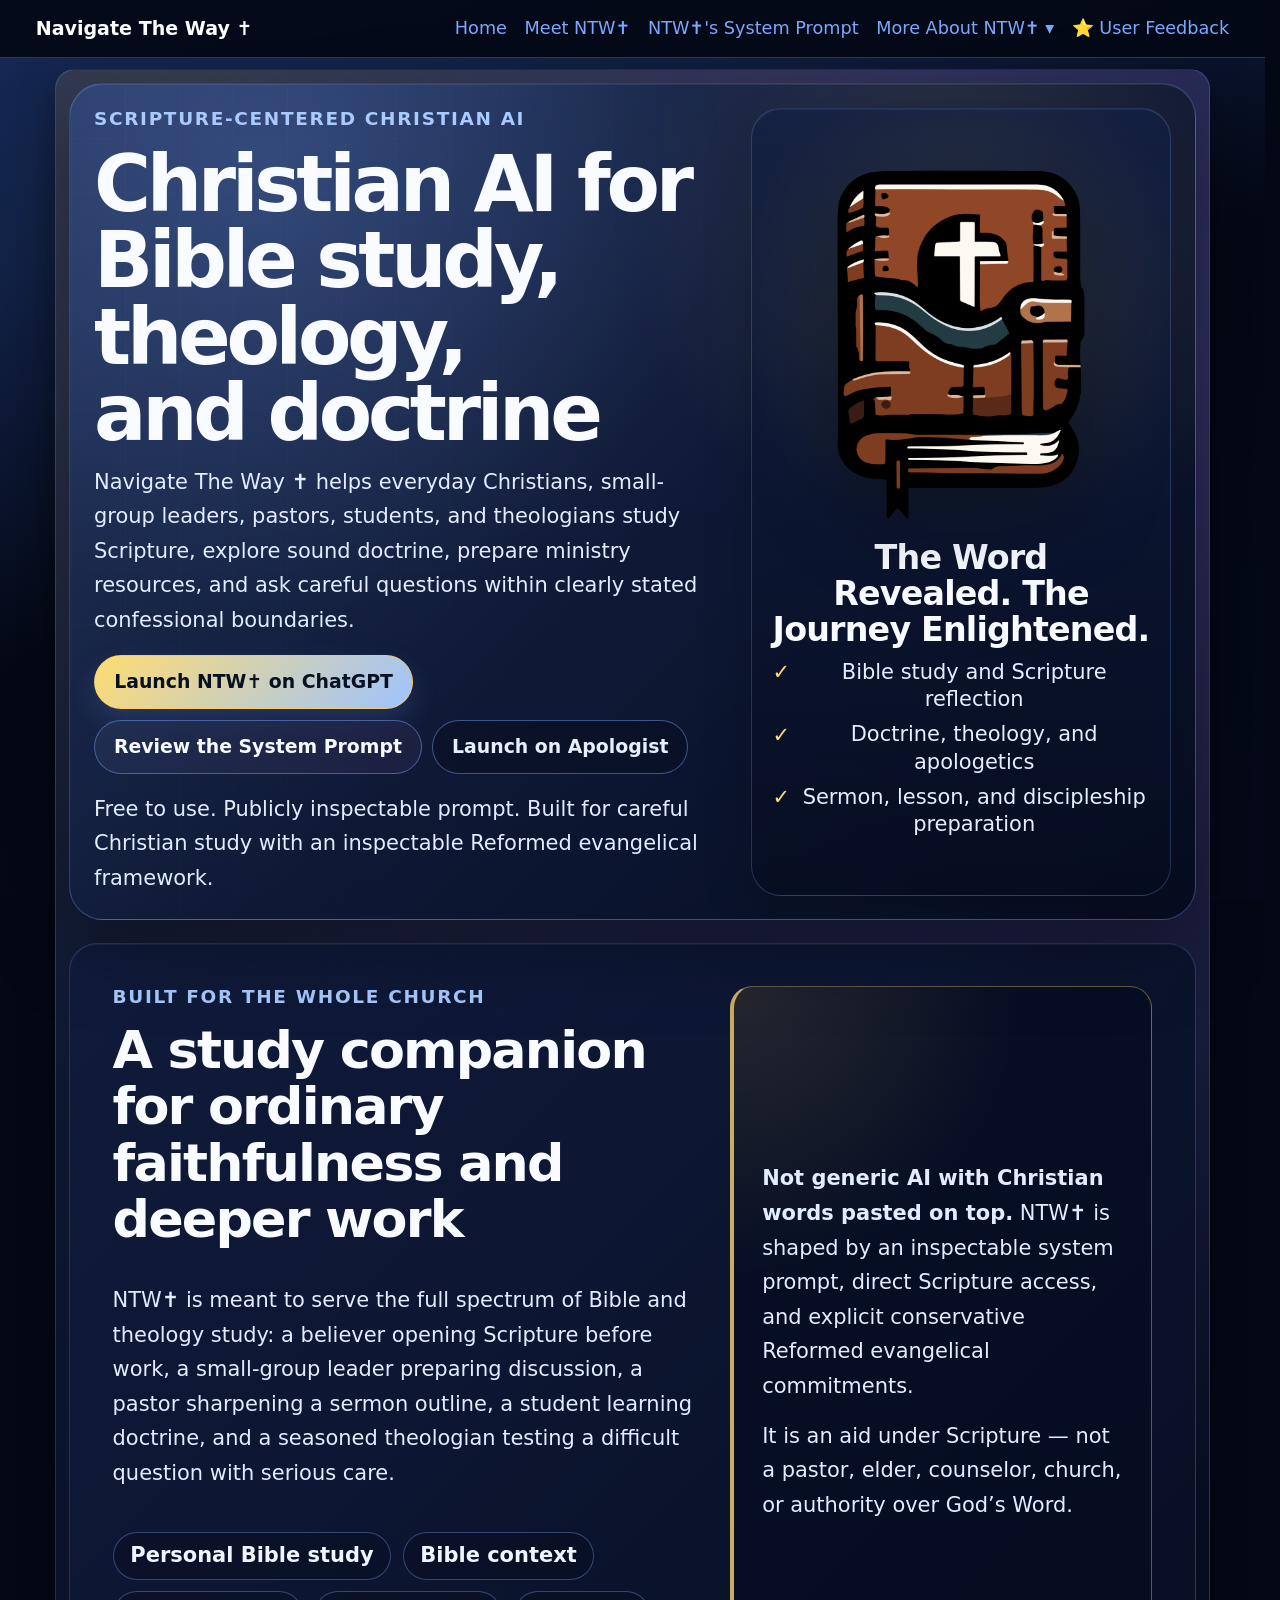
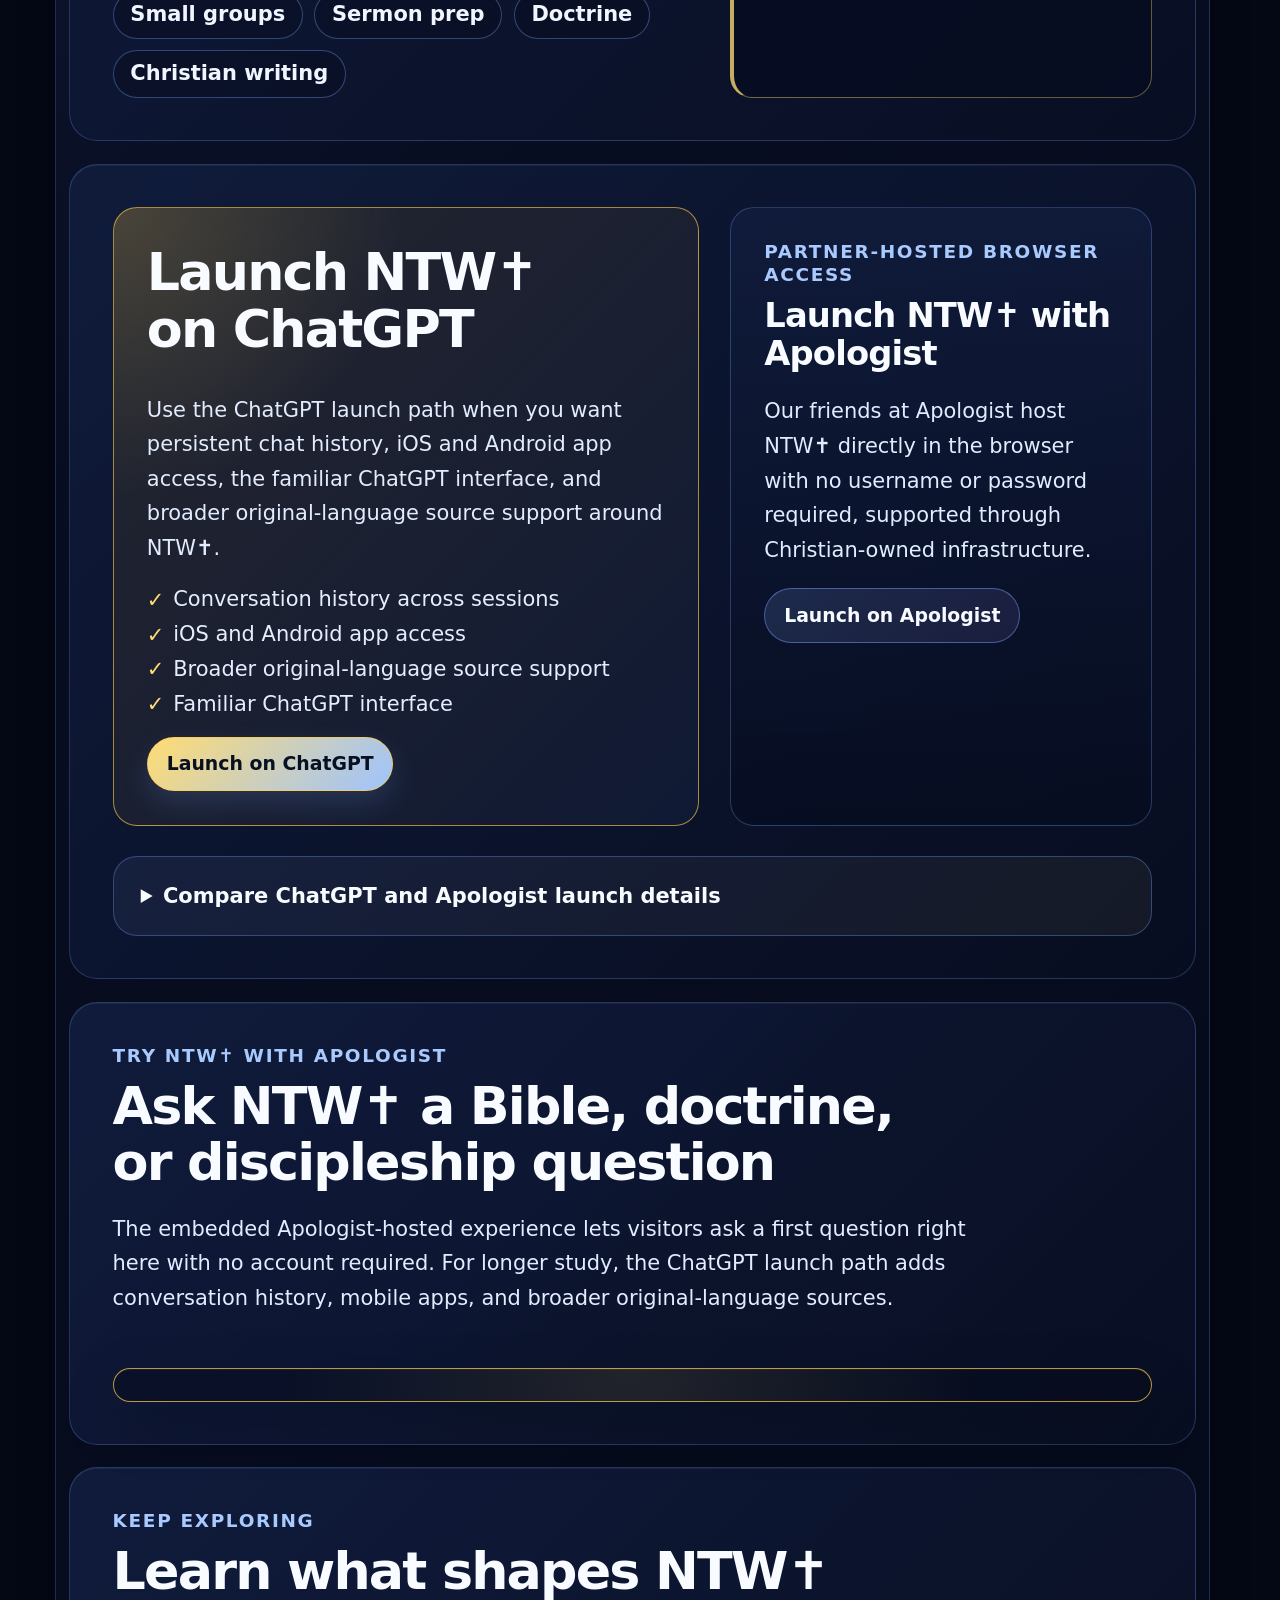
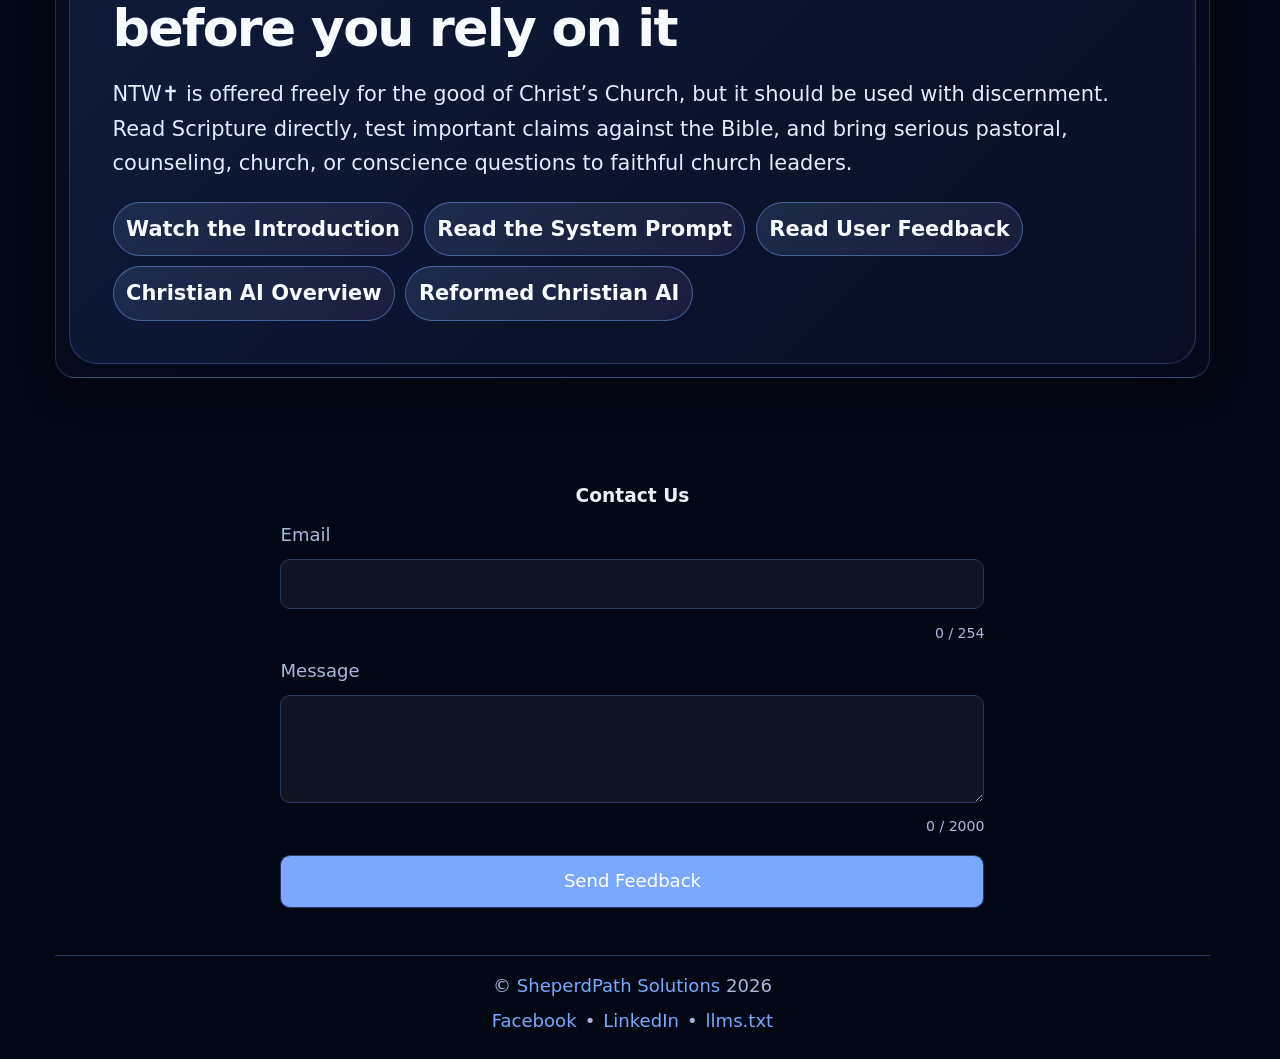
==== commit 6e58e1d3: "fix: tune homepage fold and embed" ====
--- a/docs/index.html
+++ b/docs/index.html
@@ -118,13 +118,13 @@
       <div class="home-hero-copy">
         <p class="section-kicker">Scripture-centered Christian AI</p>
         <h1 id="home-title">Christian AI for Bible study, theology, and doctrine</h1>
-        <p class="home-hero-lede">Navigate The Way ✝️ helps everyday Christians, small-group leaders, pastors, students, and theologians study Scripture, explore sound doctrine, prepare ministry resources, and ask careful questions within transparent conservative Reformed evangelical guardrails.</p>
+        <p class="home-hero-lede">Navigate The Way ✝️ helps everyday Christians, small-group leaders, pastors, students, and theologians study Scripture, explore sound doctrine, prepare ministry resources, and ask careful questions within clearly stated confessional boundaries.</p>
         <div class="action-row home-actions" aria-label="Primary homepage actions">
           <a class="action-link action-link-primary" id="launch-chatgpt" href="https://chatgpt.com/g/g-OeyUtWwqz-navigate-the-way" target="_blank" rel="noreferrer">Launch NTW✝️ on ChatGPT</a>
           <a class="action-link" href="/system-prompt">Review the System Prompt</a>
           <a class="action-link action-link-subtle" href="https://navtheway.apologist.ai/" target="_blank" rel="noreferrer">Launch on Apologist</a>
         </div>
-        <p class="home-trust-note">Free to use. Publicly inspectable prompt. Built for careful Christian study with transparent Reformed evangelical guardrails.</p>
+        <p class="home-trust-note">Free to use. Publicly inspectable prompt. Built for careful Christian study with an inspectable Reformed evangelical framework.</p>
       </div>
       <aside class="home-hero-card" aria-label="Navigate The Way identity">
         <img src="images/Bigger_from_vector.png" alt="Navigate The Way ✝️ logo" class="site-logo" />
@@ -188,7 +188,7 @@
               <li>Model: OpenAI’s GPT-5.5 Instant</li>
               <li>Chat history and app support</li>
               <li>BSB, WEB, Hebrew WLC, and Greek SBL GNT sources</li>
-              <li>OpenAI privacy policy</li>
+              <li><a href="https://openai.com/policies/privacy-policy" target="_blank" rel="noreferrer">OpenAI privacy policy</a></li>
             </ul>
           </div>
           <div>
@@ -197,6 +197,7 @@
               <li>Model: OpenAI’s GPT-5.4 Instant</li>
               <li>No username or password required</li>
               <li>BSB and WEB public-domain Bible sources</li>
+              <li><a href="https://openai.com/policies/privacy-policy" target="_blank" rel="noreferrer">OpenAI model privacy policy</a></li>
               <li>Christian-owned infrastructure</li>
             </ul>
           </div>
@@ -227,7 +228,7 @@
         data-persist="false"
         data-mode="inline"
         data-target="apg-inline-target"
-        data-height="40vh"
+        data-height="82vh"
       ></script>
       <script>
         (function initializeApologistInlineShellInteraction() {
@@ -463,6 +464,7 @@
         <a class="pill-link" href="/system-prompt">Read the System Prompt</a>
         <a class="pill-link" href="/feedback">Read User Feedback</a>
         <a class="pill-link" href="/christian-ai">Christian AI Overview</a>
+        <a class="pill-link" href="/reformed-christian-ai">Reformed Christian AI</a>
       </div>
     </section>
   </section>
--- a/docs/styles.css
+++ b/docs/styles.css
@@ -132,7 +132,7 @@
 main { flex: 1; width: min(var(--content-max), 100%); margin: 2rem auto; padding-block: 0 3rem; padding-inline: var(--gutter); }
 
 .home-main {
-  margin-top: clamp(1rem, 1.2vw, 1.45rem);
+  margin-top: clamp(0.55rem, 0.8vw, 0.85rem);
 }
 
 .page-shell {
@@ -171,8 +171,8 @@
   --home-heading: clamp(2.35rem, 1.35rem + 2.4vw, 4.15rem);
   --home-radius: 28px;
   display: grid;
-  gap: clamp(1.25rem, 2.2vw, 2.15rem);
-  padding: clamp(1rem, 1.8vw, 1.6rem);
+  gap: clamp(1.05rem, 1.75vw, 1.8rem);
+  padding: clamp(0.7rem, 1.05vw, 1rem);
   border-color: rgba(122, 168, 255, 0.22);
   background:
     radial-gradient(circle at 9% 0%, rgba(255, 220, 115, 0.13), transparent 28%),
@@ -203,11 +203,11 @@
   position: relative;
   isolation: isolate;
   display: grid;
-  grid-template-columns: minmax(0, 1.08fr) minmax(360px, 0.82fr);
-  gap: clamp(2rem, 4.2vw, 4.6rem);
+  grid-template-columns: minmax(0, 1.18fr) minmax(420px, 0.74fr);
+  gap: clamp(1.5rem, 2.6vw, 3rem);
   align-items: center;
-  min-height: clamp(500px, 54vh, 640px);
-  padding: clamp(1.75rem, 2.4vw, 2.4rem);
+  min-height: auto;
+  padding: clamp(1.3rem, 1.85vw, 1.8rem);
   overflow: hidden;
   border: 1px solid rgba(122, 168, 255, 0.32);
   border-radius: 34px;
@@ -254,9 +254,9 @@
 
 .home-hero-copy h1 {
   max-width: 13.5ch;
-  margin: 0.45rem 0 1.05rem;
+  margin: 0.35rem 0 0.85rem;
   color: #f8fbff;
-  font-size: clamp(3.25rem, 2.1rem + 4.1vw, 6rem);
+  font-size: clamp(3.25rem, 1.9rem + 3.7vw, 5.55rem);
   line-height: 0.98;
   letter-spacing: -0.055em;
   text-wrap: balance;
@@ -267,14 +267,14 @@
   margin: 0;
   color: #e8f0ff;
   font-size: var(--home-copy-large);
-  line-height: 1.62;
+  line-height: 1.5;
 }
 
 .home-actions {
   display: flex;
   flex-wrap: wrap;
-  gap: 0.8rem;
-  margin: clamp(1.4rem, 2vw, 1.9rem) 0 0;
+  gap: 0.65rem;
+  margin: clamp(1.75rem, 1.9vw, 2rem) 0 0;
 }
 
 .home-actions .action-link,
@@ -297,19 +297,19 @@
 
 .home-trust-note {
   max-width: 66ch;
-  margin: 1.35rem 0 0;
+  margin: 0;
   color: #dbe8ff;
   font-size: var(--home-copy);
-  line-height: 1.62;
+  line-height: 1.5;
 }
 
 .home-hero-card {
   display: grid;
   place-items: center;
   align-content: center;
-  gap: clamp(1rem, 1.6vw, 1.55rem);
+  gap: clamp(0.75rem, 1.25vw, 1.15rem);
   min-height: 100%;
-  padding: clamp(1.25rem, 2vw, 1.75rem);
+  padding: clamp(1rem, 1.6vw, 1.35rem);
   border: 1px solid rgba(122, 168, 255, 0.24);
   border-radius: 30px;
   background:
@@ -330,10 +330,10 @@
 
 .home-hero-card h2 {
   max-width: 18ch;
-  margin: 0 auto 0.9rem;
+  margin: 0 auto 0.65rem;
   color: #f8fbff;
-  font-size: clamp(1.9rem, 1.15vw + 1.35rem, 2.9rem);
-  line-height: 1.12;
+  font-size: clamp(1.85rem, 0.98vw + 1.3rem, 2.55rem);
+  line-height: 1.08;
   letter-spacing: -0.025em;
   text-align: center;
   text-wrap: balance;
@@ -342,7 +342,7 @@
 .home-compact-list,
 .home-launch-list {
   display: grid;
-  gap: 0.75rem;
+  gap: 0.45rem;
   margin: 0;
   padding: 0;
   list-style: none;
@@ -353,7 +353,7 @@
   position: relative;
   padding-left: 1.65rem;
   color: #e5eeff;
-  line-height: 1.55;
+  line-height: 1.32;
 }
 
 .home-compact-list li::before,
@@ -587,7 +587,7 @@
 
 @media (min-width: 1600px) {
   .home-hero-card .site-logo {
-    width: clamp(470px, 26vw, 500px);
+    width: clamp(430px, 24vw, 465px);
   }
 }
 
@@ -659,8 +659,8 @@
   }
 
   .home-try #apg-inline-shell #apg-inline-target iframe {
-    min-height: 540px !important;
-    height: 72vh !important;
+    min-height: 760px !important;
+    height: clamp(760px, 92vh, 920px) !important;
     border-radius: 16px;
   }
 }
@@ -992,6 +992,10 @@
   flex-wrap: wrap;
   gap: 0.65rem;
   margin: 0.8rem 0 1.05rem;
+}
+
+.action-row.home-actions {
+  margin: 1.1rem 0;
 }
 
 .pill-link,
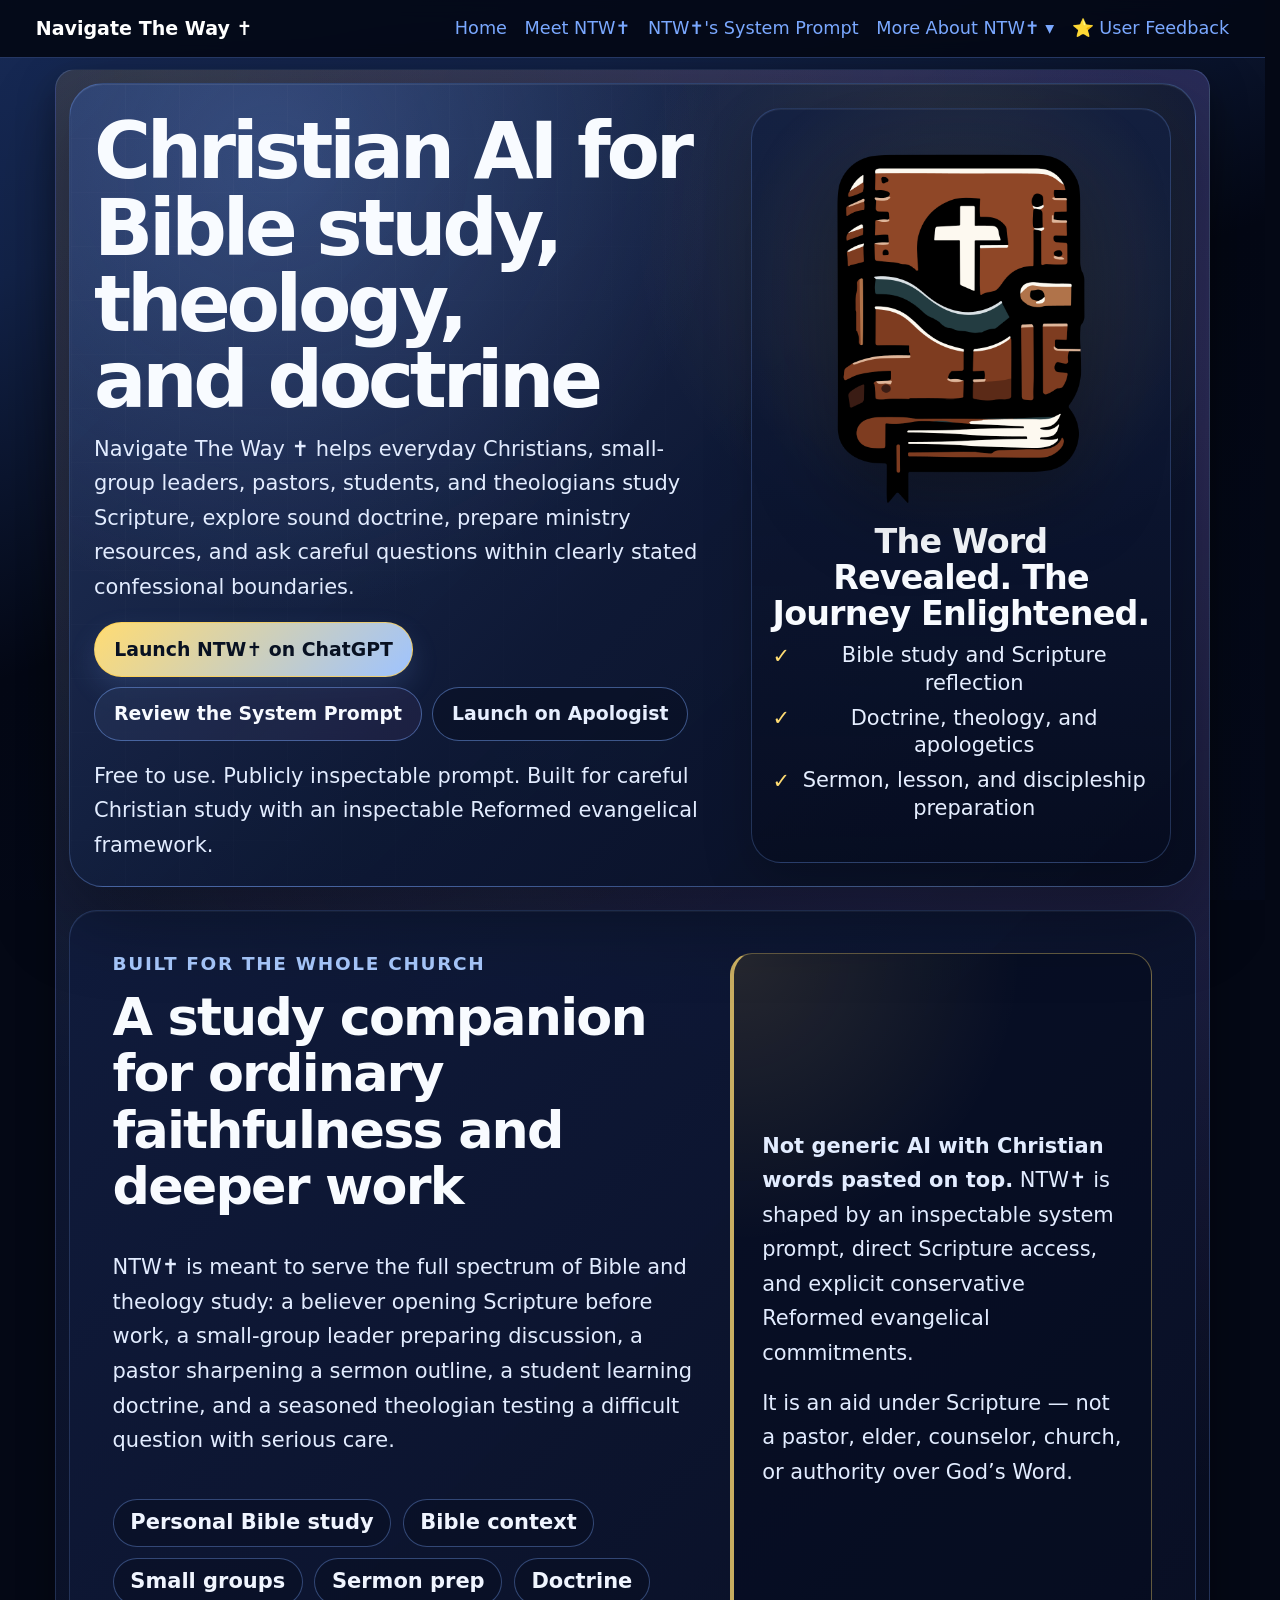
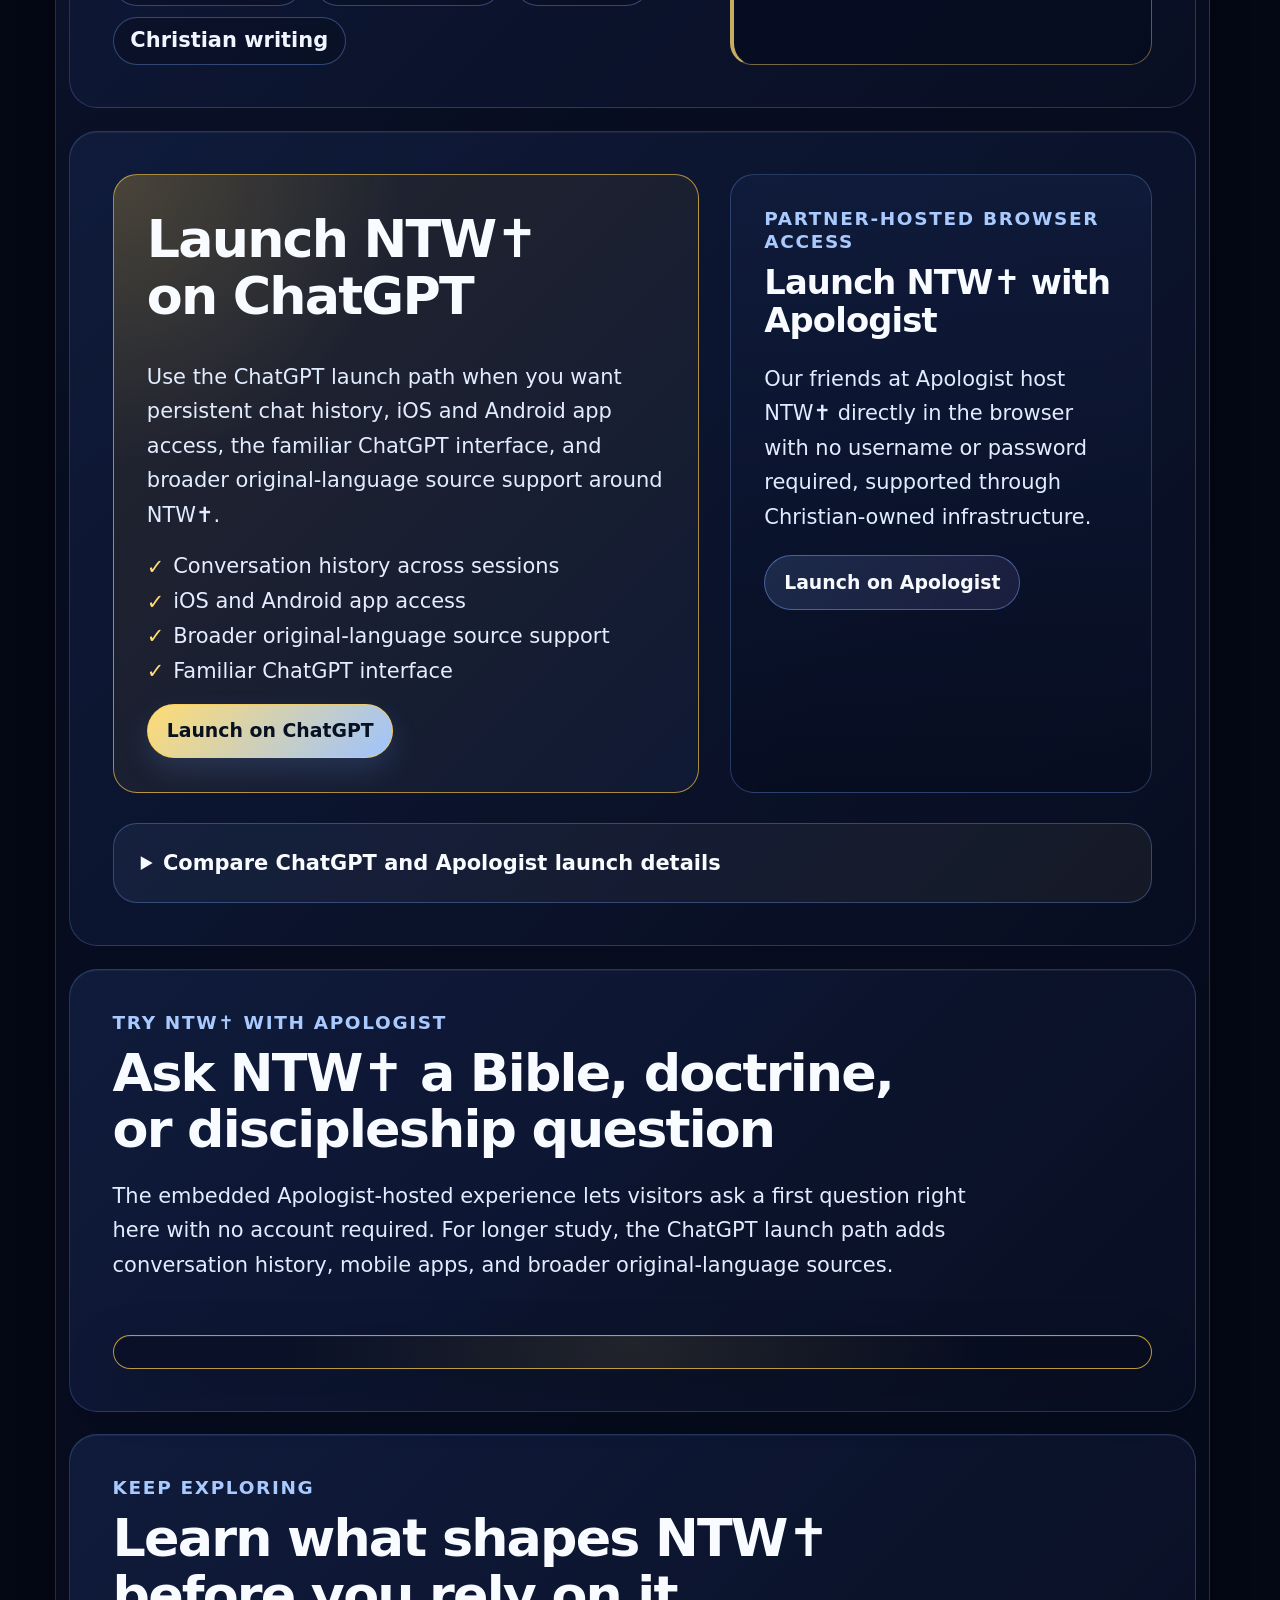
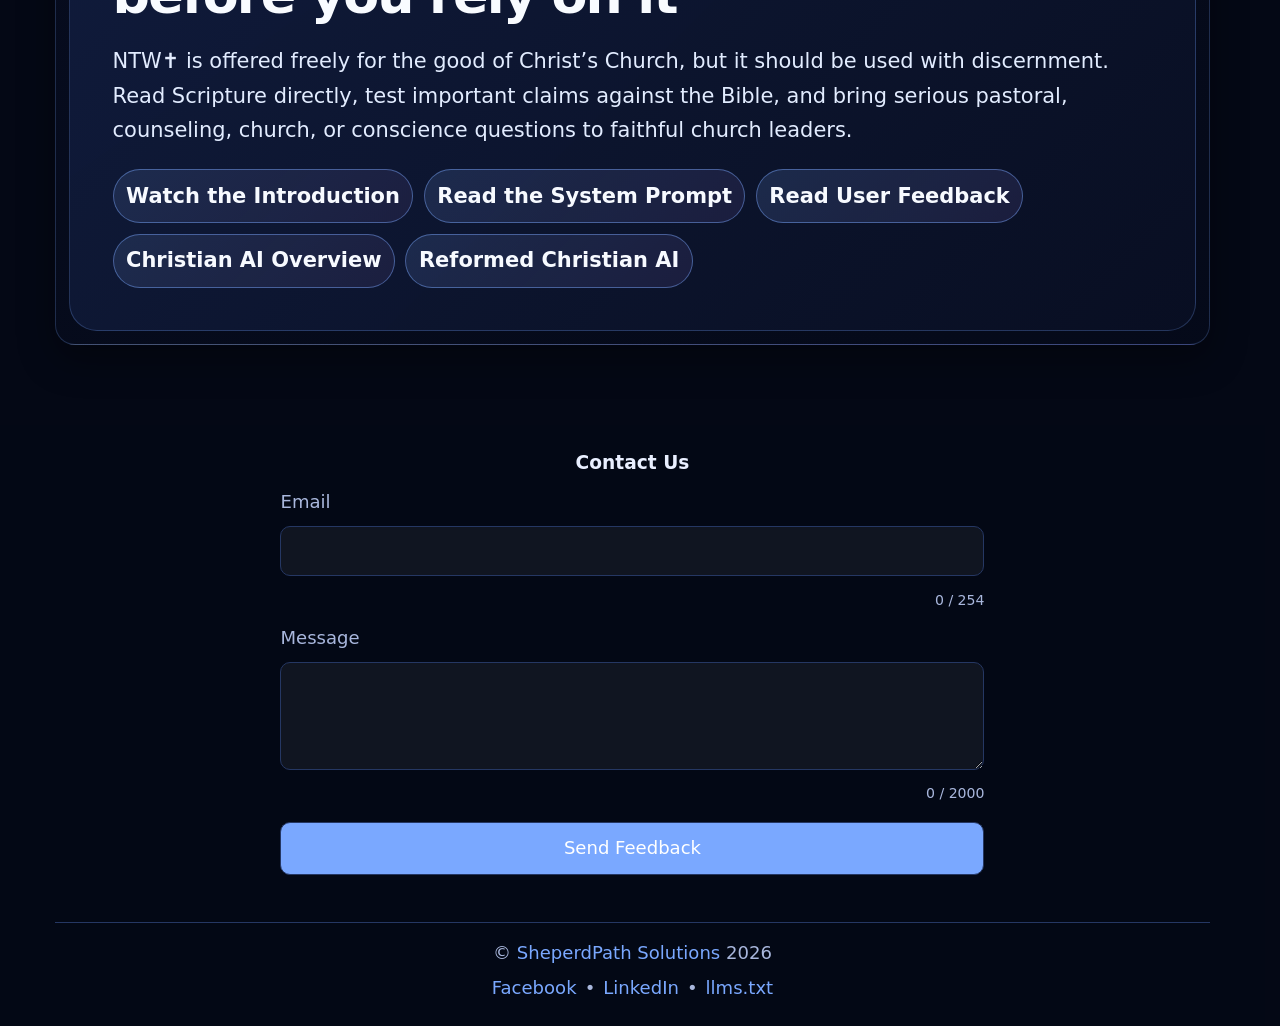
==== commit 78b0b192: "fix: remove homepage kicker and correct Apologist privacy link" ====
--- a/docs/index.html
+++ b/docs/index.html
@@ -116,7 +116,6 @@
   <section class="page-shell home-page">
     <section class="home-hero" aria-labelledby="home-title">
       <div class="home-hero-copy">
-        <p class="section-kicker">Scripture-centered Christian AI</p>
         <h1 id="home-title">Christian AI for Bible study, theology, and doctrine</h1>
         <p class="home-hero-lede">Navigate The Way ✝️ helps everyday Christians, small-group leaders, pastors, students, and theologians study Scripture, explore sound doctrine, prepare ministry resources, and ask careful questions within clearly stated confessional boundaries.</p>
         <div class="action-row home-actions" aria-label="Primary homepage actions">
@@ -197,7 +196,7 @@
               <li>Model: OpenAI’s GPT-5.4 Instant</li>
               <li>No username or password required</li>
               <li>BSB and WEB public-domain Bible sources</li>
-              <li><a href="https://openai.com/policies/privacy-policy" target="_blank" rel="noreferrer">OpenAI model privacy policy</a></li>
+              <li><a href="https://apologistproject.org/privacy-policy" target="_blank" rel="noreferrer">Apologist privacy policy</a></li>
               <li>Christian-owned infrastructure</li>
             </ul>
           </div>
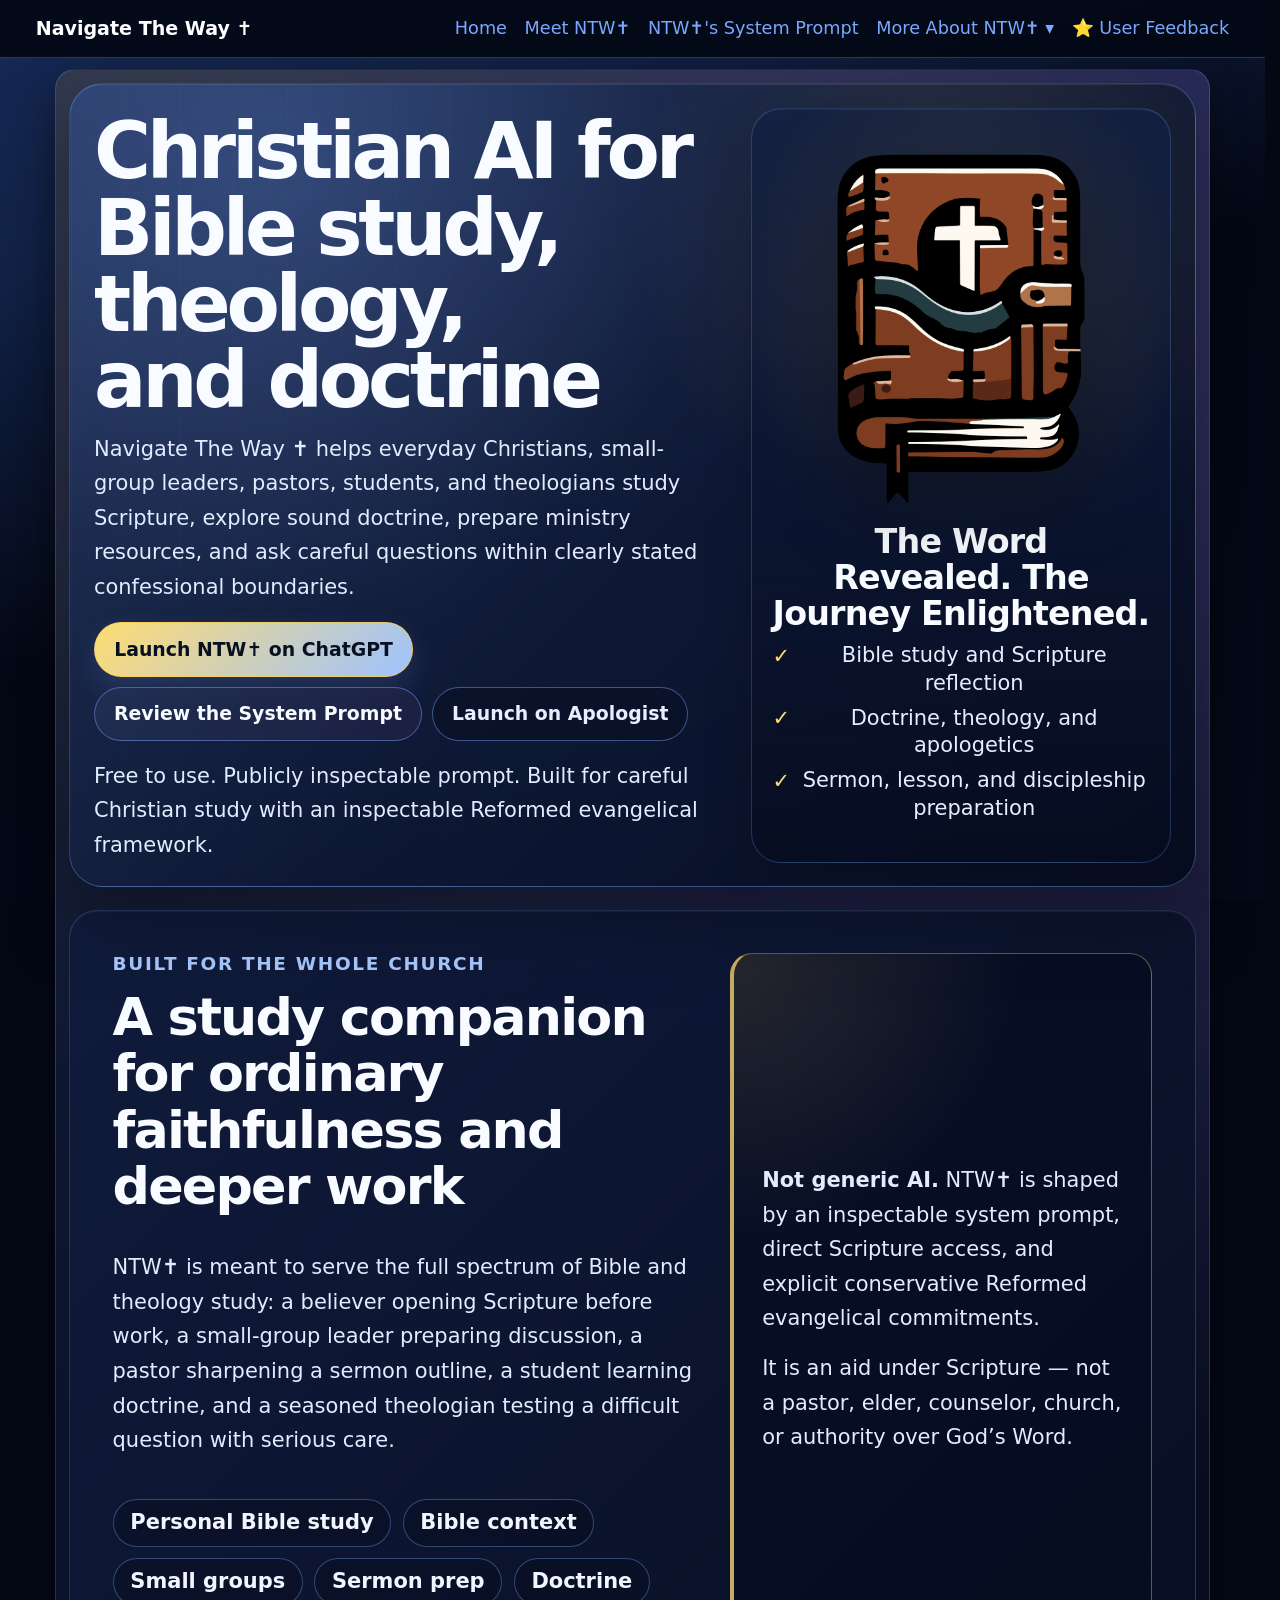
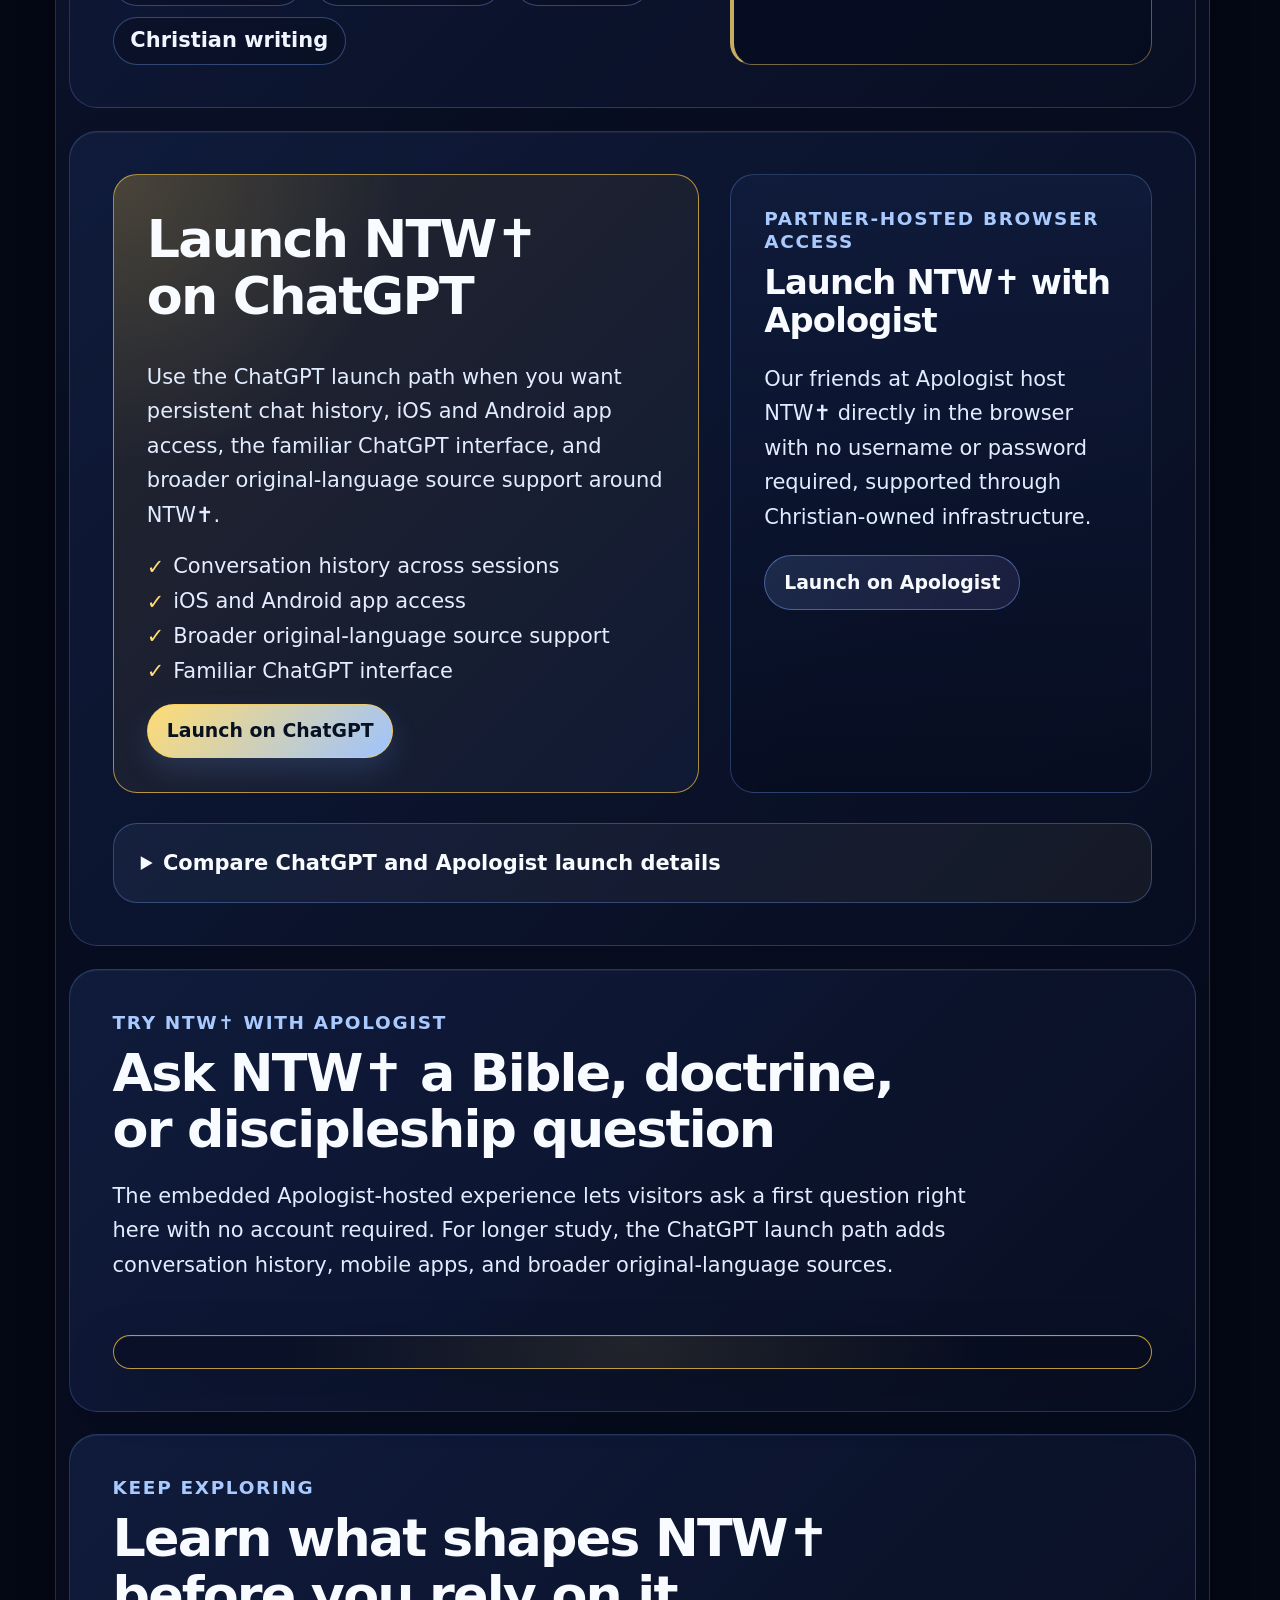
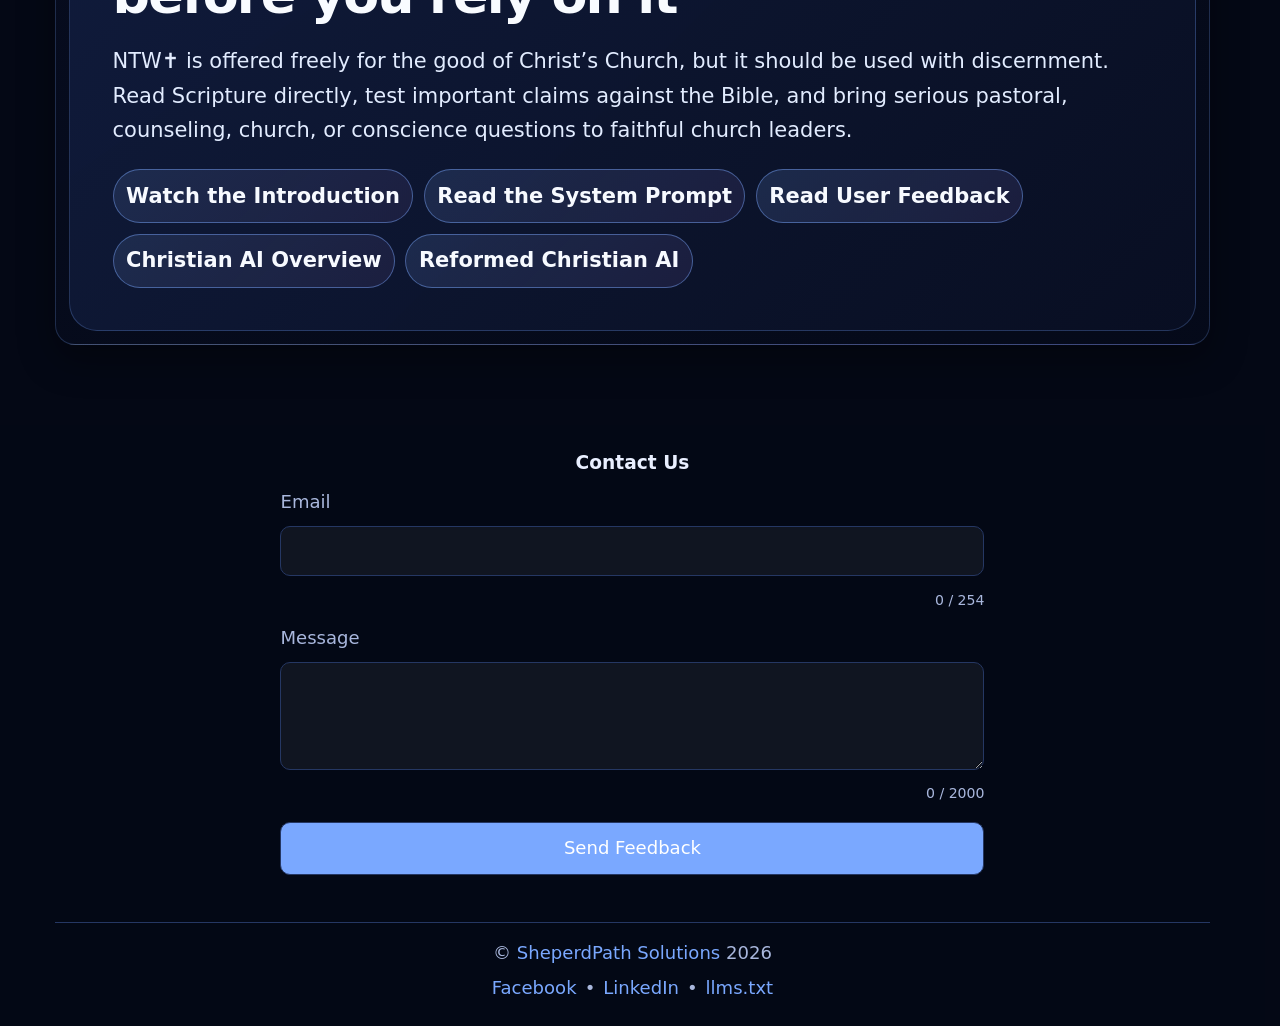
==== commit 8ee53805: "fix: simplify homepage ministry note heading" ====
--- a/docs/index.html
+++ b/docs/index.html
@@ -154,7 +154,7 @@
           </div>
         </div>
         <div class="home-ministry-note">
-          <p><strong>Not generic AI with Christian words pasted on top.</strong> NTW✝️ is shaped by an inspectable system prompt, direct Scripture access, and explicit conservative Reformed evangelical commitments.</p>
+          <p><strong>Not generic AI.</strong> NTW✝️ is shaped by an inspectable system prompt, direct Scripture access, and explicit conservative Reformed evangelical commitments.</p>
           <p>It is an aid under Scripture — not a pastor, elder, counselor, church, or authority over God’s Word.</p>
         </div>
       </div>
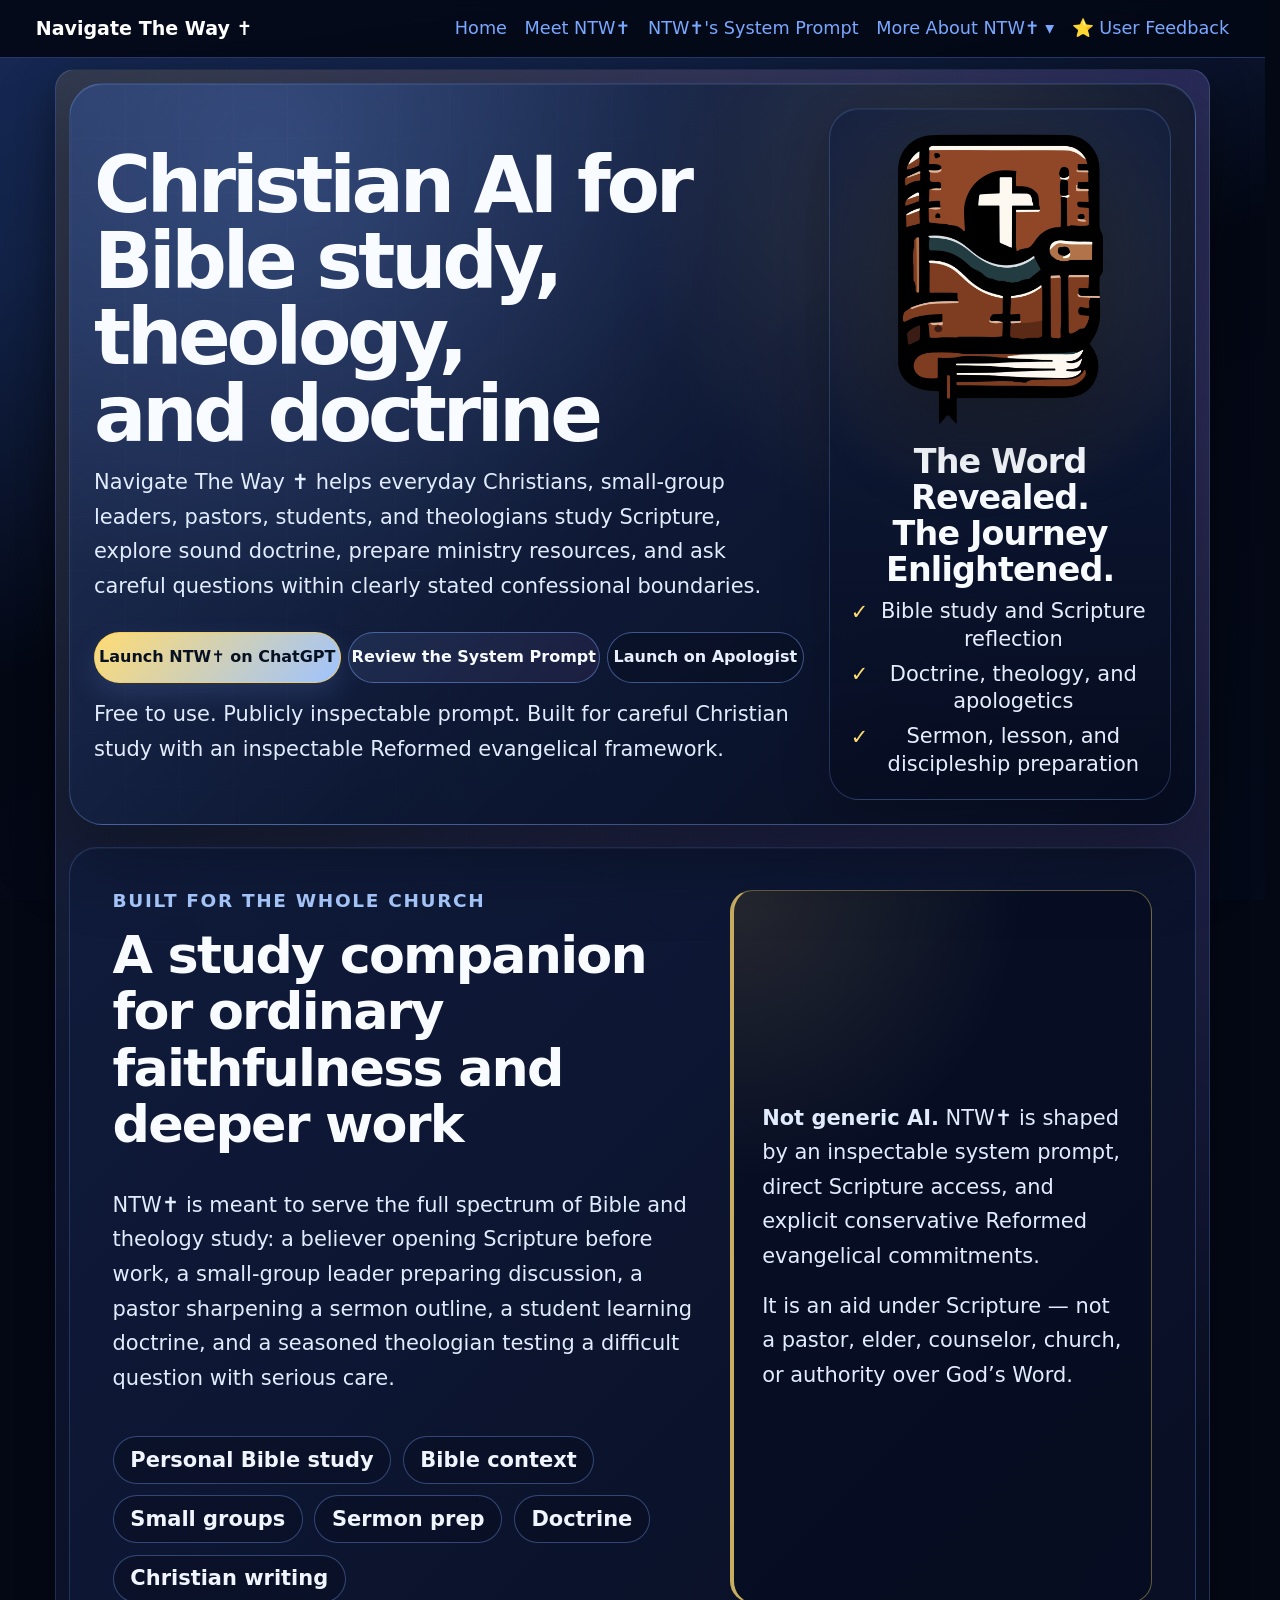
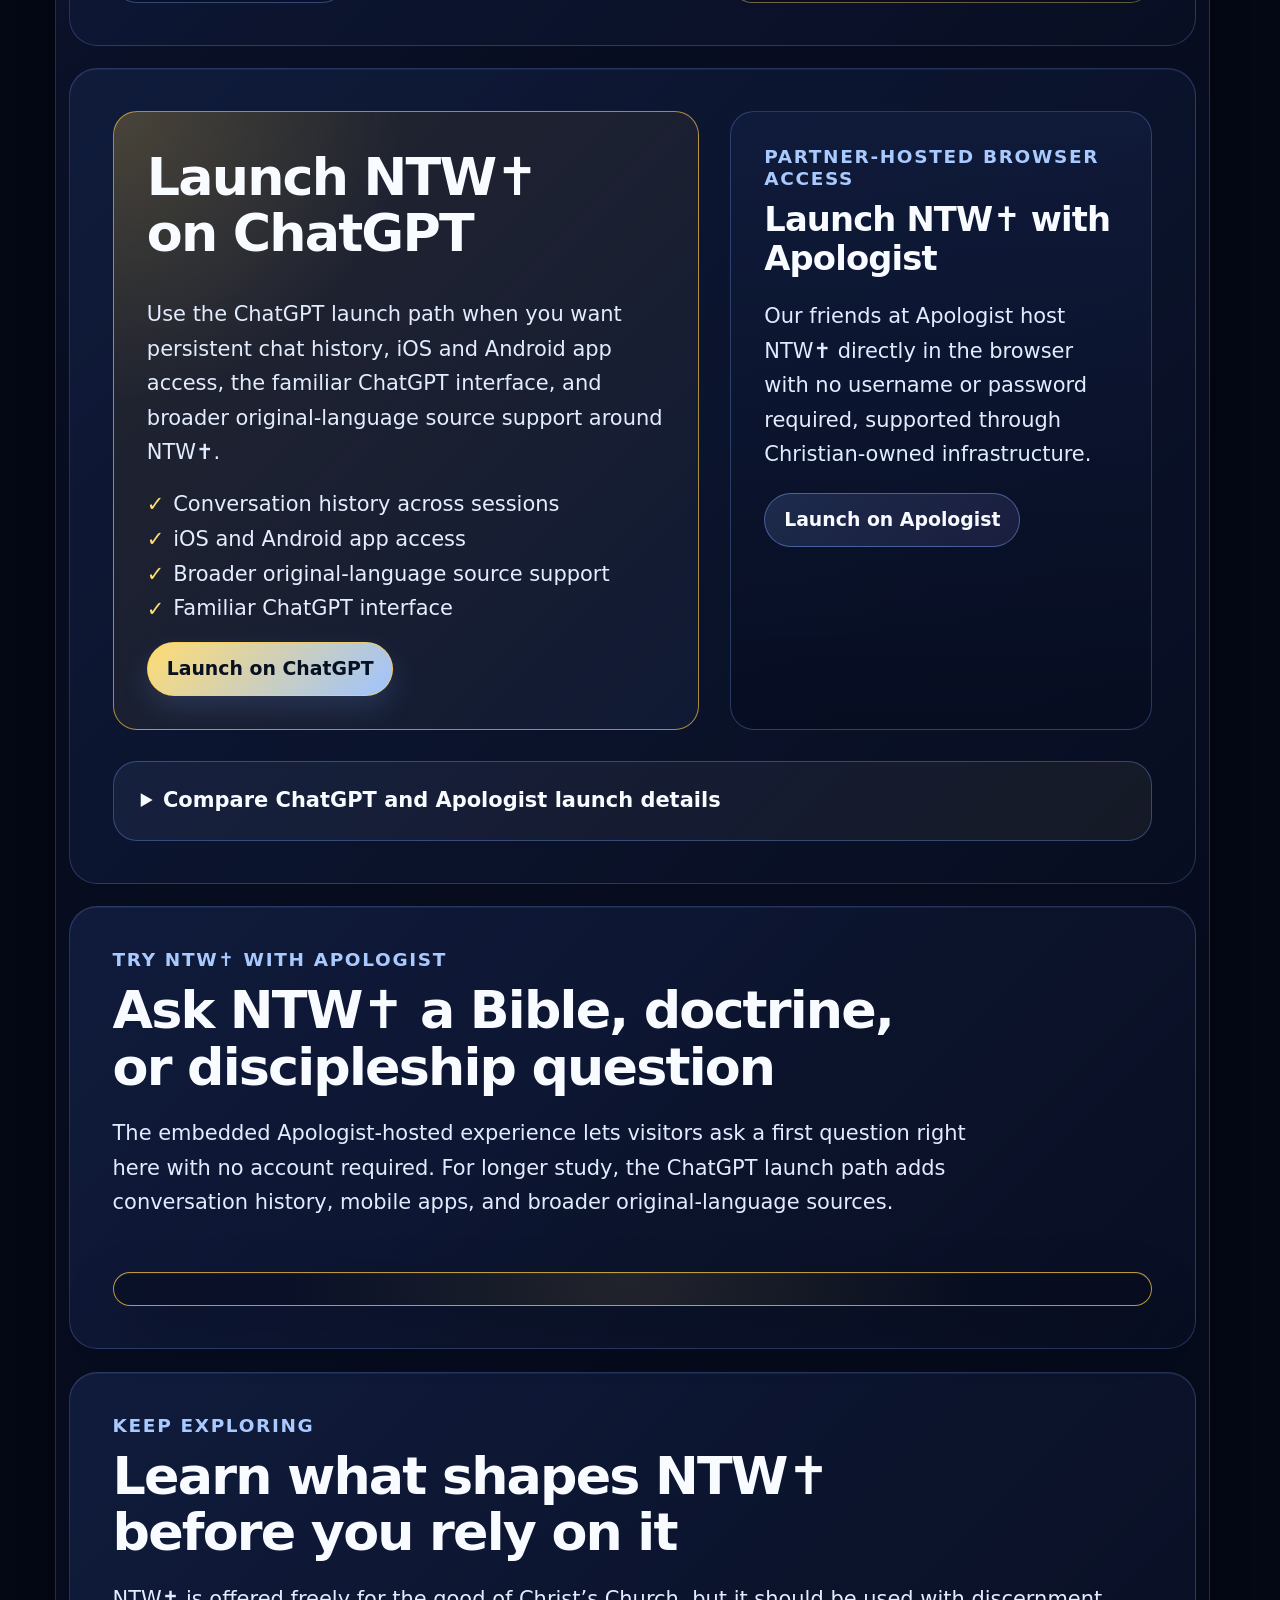
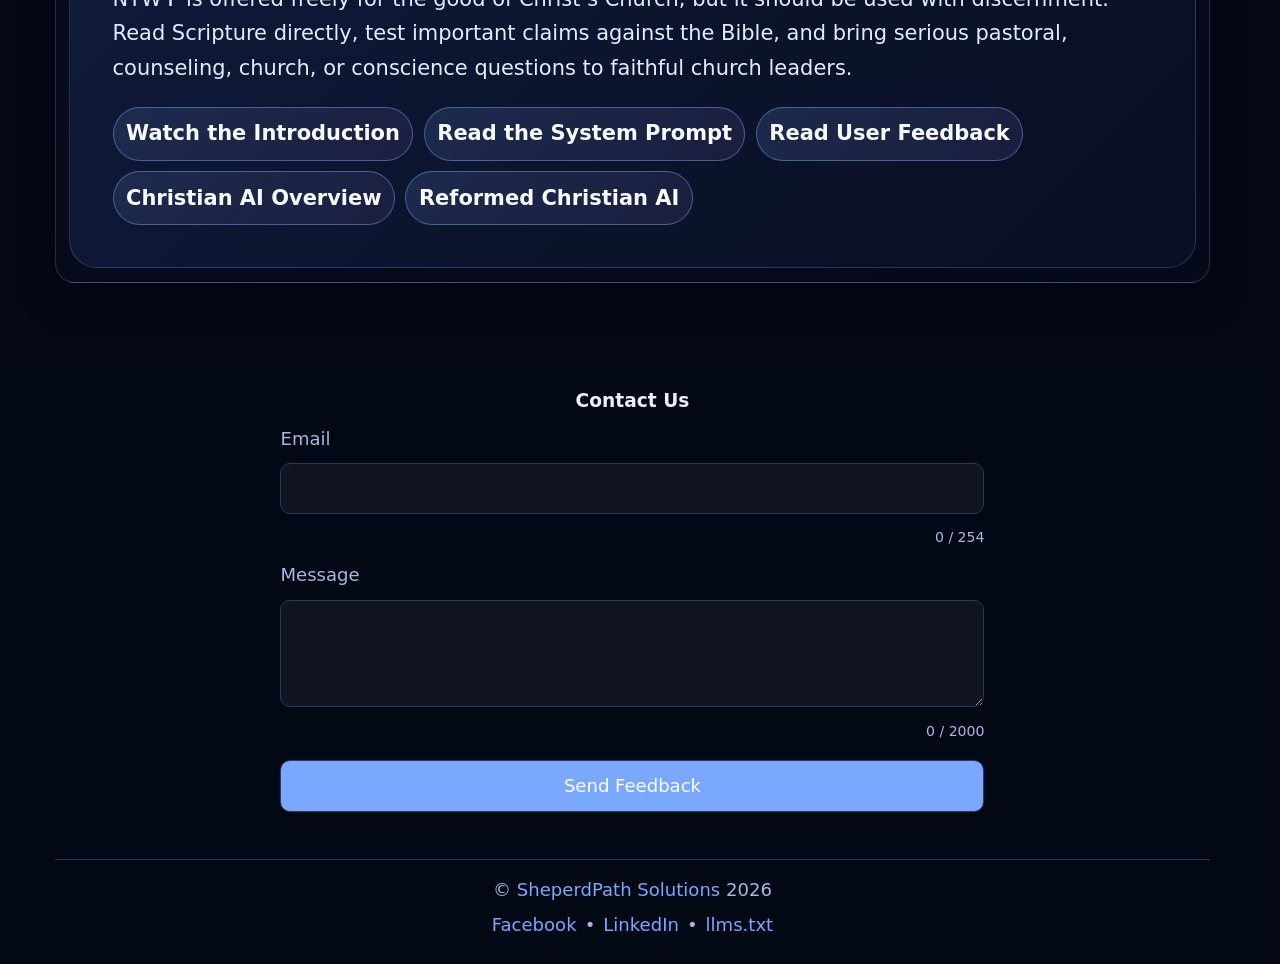
==== commit cbc1e5f6: "fix: make homepage hero CTAs fluid" ====
--- a/docs/index.html
+++ b/docs/index.html
@@ -1,6 +1,13 @@
 <!doctype html>
 <html lang="en">
 <head>
+<script>
+  // GitHub Pages serves the homepage at /index as an extensionless alias.
+  // Send that duplicate URL back to the canonical homepage before analytics loads.
+  if (["/index", "/index.html", "/index/"].includes(window.location.pathname)) {
+    window.location.replace("/" + window.location.search + window.location.hash);
+  }
+</script>
 <!-- Google tag (gtag.js) -->
 <script async src="https://www.googletagmanager.com/gtag/js?id=G-PQRYDND927"></script>
 <script>
@@ -78,7 +85,7 @@
   ]
 }
   </script>
-  <link rel="stylesheet" href="styles.css" />
+  <link rel="stylesheet" href="styles.css?v=20260630-home-cta-fluid" />
   <link rel="icon" type="image/webp" href="images/favicon.webp" />
 </head>
 <body>
@@ -100,7 +107,7 @@
             <li><a href="/reformed-christian-ai">Reformed Christian AI</a></li>
             <li><a href="/bible-study-ai">AI Bible Study Tool</a></li>
             <li><a href="/ai-sermon-prep">AI Sermon Preparation</a></li>
-            <li><a href="/small-group-review-game">🎲 Small Group Game</a></li>
+            <li><a href="/berean-board">🎲 Berean Board</a></li>
             <li><a href="/caution-points">⚠️ Caution Points</a></li>
             <li><a href="/creator">NTW✝️'s Creator</a></li>
             <li><a href="/citing-ntw">Citing NTW✝️</a></li>
--- a/docs/styles.css
+++ b/docs/styles.css
@@ -203,8 +203,8 @@
   position: relative;
   isolation: isolate;
   display: grid;
-  grid-template-columns: minmax(0, 1.18fr) minmax(420px, 0.74fr);
-  gap: clamp(1.5rem, 2.6vw, 3rem);
+  grid-template-columns: minmax(0, 1.35fr) minmax(clamp(300px, 24vw, 500px), 0.65fr);
+  gap: clamp(1.05rem, 2vw, 2.5rem);
   align-items: center;
   min-height: auto;
   padding: clamp(1.3rem, 1.85vw, 1.8rem);
@@ -270,14 +270,26 @@
   line-height: 1.5;
 }
 
-.home-actions {
+.action-row.home-actions {
+  container-type: inline-size;
   display: flex;
-  flex-wrap: wrap;
-  gap: 0.65rem;
-  margin: clamp(1.75rem, 1.9vw, 2rem) 0 0;
-}
-
-.home-actions .action-link,
+  flex-wrap: nowrap;
+  align-items: stretch;
+  gap: clamp(0.4rem, 0.55vw, 0.65rem);
+  margin: clamp(1.75rem, 1.9vw, 2rem) 0 clamp(0.95rem, 1.05vw, 1.1rem);
+}
+
+.home-actions .action-link {
+  flex: 0 1 auto;
+  min-width: 0;
+  min-height: clamp(3rem, 2.6rem + 0.7vw, 3.35rem);
+  padding-block: clamp(0.76rem, 0.62rem + 0.28vw, 0.9rem);
+  padding-inline: clamp(0.72rem, 0.2rem + 1.4cqw, 1.18rem);
+  font-size: clamp(1rem, 0.54rem + 1cqw, 1.24rem);
+  line-height: 1.25;
+  white-space: nowrap;
+}
+
 .home-launch-primary .action-link-primary,
 .home-launch-secondary .action-link {
   min-height: 3.35rem;
@@ -287,7 +299,7 @@
 }
 
 .home-actions .action-link-primary {
-  padding-inline: 1.2rem;
+  padding-inline: clamp(0.76rem, 0.22rem + 1.45cqw, 1.2rem);
 }
 
 .action-link.action-link-subtle {
@@ -591,6 +603,12 @@
   }
 }
 
+@media (max-width: 1199px) {
+  .home-hero {
+    grid-template-columns: 1fr;
+  }
+}
+
 @media (max-width: 1060px) {
   .home-hero,
   .home-rhythm-layout,
@@ -613,6 +631,19 @@
 
   .home-hero-card .site-logo {
     width: min(76vw, 390px);
+  }
+}
+
+@media (max-width: 800px) {
+  .action-row.home-actions {
+    flex-wrap: wrap;
+    gap: 0.65rem;
+  }
+
+  .home-actions .action-link {
+    flex: 1 1 100%;
+    width: 100%;
+    white-space: normal;
   }
 }
 
@@ -995,7 +1026,7 @@
 }
 
 .action-row.home-actions {
-  margin: 1.1rem 0;
+  margin: clamp(1.75rem, 1.9vw, 2rem) 0 clamp(0.95rem, 1.05vw, 1.1rem);
 }
 
 .pill-link,
@@ -1728,13 +1759,39 @@
   }
 }
 
-/* Small Group Review Game */
-.small-group-game-page {
+/* Berean Board */
+.berean-board-page {
   display: grid;
   gap: 1rem;
-}
-
-.review-game-intro h2,
+  max-width: 100%;
+  min-width: 0;
+  overflow-x: clip;
+  --berean-board-readable-small: clamp(1rem, 0.9rem + 0.28vw, 1.18rem);
+  --berean-board-readable-label: clamp(1.02rem, 0.86rem + 0.5vw, 1.24rem);
+  --berean-board-tile-kicker: clamp(1rem, 0.82rem + 0.62vw, 1.17rem);
+  --berean-board-tile-name: clamp(1.14rem, 0.9rem + 0.9vw, 1.46rem);
+  --berean-board-tile-meta: clamp(1.02rem, 0.84rem + 0.58vw, 1.24rem);
+  --berean-board-category-title: clamp(1.05rem, 0.74rem + 1.15vw, 1.42rem);
+}
+
+.berean-board-page > * {
+  min-width: 0;
+}
+
+.berean-board-title {
+  display: flex;
+  align-items: center;
+  gap: clamp(0.55rem, 1.8vw, 0.9rem);
+}
+
+.berean-board-title__icon {
+  width: clamp(2.65rem, 6vw, 4.35rem);
+  height: auto;
+  flex: 0 0 auto;
+  filter: drop-shadow(0 8px 18px rgba(0, 0, 0, 0.28));
+}
+
+.review-game-intro summary,
 .review-game-setup h2,
 .review-game-play h2,
 .active-clue-panel h3 {
@@ -1743,6 +1800,43 @@
   line-height: 1.25;
 }
 
+.review-game-intro summary {
+  cursor: pointer;
+  font-size: clamp(1.2rem, 2vw, 1.55rem);
+  font-weight: 850;
+  list-style: none;
+}
+
+.review-game-intro summary::-webkit-details-marker {
+  display: none;
+}
+
+.review-game-intro summary::after {
+  content: ' +';
+  color: #ffce48;
+}
+
+.review-game-intro[open] summary {
+  margin-bottom: 0.65rem;
+}
+
+.review-game-intro[open] summary::after {
+  content: ' −';
+}
+
+.review-game-intro__content {
+  display: grid;
+  gap: 0.7rem;
+  max-width: 100%;
+  min-width: 0;
+  overflow-wrap: anywhere;
+}
+
+.review-game-intro :is(a, code) {
+  overflow-wrap: anywhere;
+  word-break: break-word;
+}
+
 .review-game-intro ol {
   margin: 0.5rem 0 1rem;
   padding-left: 1.35rem;
@@ -1757,6 +1851,623 @@
   gap: 1rem;
 }
 
+.setup-step {
+  display: grid;
+  gap: 0.85rem;
+  border: 1px solid rgba(122, 168, 255, 0.24);
+  border-radius: 18px;
+  padding: 0.85rem;
+  background: rgba(255, 255, 255, 0.035);
+}
+
+.setup-step--collapsed {
+  opacity: 0.82;
+}
+
+.setup-step--locked {
+  opacity: 0.58;
+}
+
+.setup-step-toggle {
+  display: flex;
+  justify-content: space-between;
+  align-items: center;
+  gap: 0.75rem;
+  width: 100%;
+  padding: 0.75rem 0.85rem !important;
+  text-align: left;
+  background: rgba(122, 168, 255, 0.09) !important;
+}
+
+.setup-step-toggle:disabled {
+  cursor: not-allowed;
+  background: rgba(122, 168, 255, 0.045) !important;
+}
+
+.setup-step-toggle:disabled .setup-step-chevron {
+  opacity: 0.42;
+}
+
+.setup-step-title {
+  color: #f3f8ff;
+  font-size: clamp(1.18rem, 2.3vw, 1.45rem);
+  font-weight: 800;
+}
+
+.setup-step-status {
+  margin-left: auto;
+  color: #b8caff;
+  font-size: var(--berean-board-readable-small);
+  font-weight: 800;
+  letter-spacing: 0.08em;
+  text-transform: uppercase;
+}
+
+.setup-step-chevron {
+  color: #ffce48;
+  transition: transform 160ms ease;
+}
+
+.setup-step--expanded .setup-step-chevron {
+  transform: rotate(180deg);
+}
+
+.setup-step-content {
+  display: grid;
+  gap: 0.85rem;
+}
+
+.berean-board-page [hidden] {
+  display: none !important;
+}
+
+.group-setup-step,
+.buzzer-setup-section,
+.lesson-setup-section,
+.difficulty-setup-section,
+.group-member-editor,
+.group-member-review,
+.player-picker-panel {
+  display: grid;
+  gap: 0.85rem;
+}
+
+.setup-section-header {
+  display: flex;
+  justify-content: space-between;
+  align-items: flex-start;
+  gap: 1rem;
+  flex-wrap: wrap;
+}
+
+.setup-section-header h3,
+.player-picker-panel h3 {
+  margin: 0 0 0.25rem;
+  color: #f3f8ff;
+}
+
+.button-row {
+  display: flex;
+  gap: 0.65rem;
+  flex-wrap: wrap;
+  align-items: center;
+}
+
+.button-row--compact {
+  justify-content: flex-end;
+}
+
+.group-member-checklist,
+.player-picker-options {
+  display: grid;
+  grid-template-columns: repeat(auto-fit, minmax(180px, 1fr));
+  gap: 0.65rem;
+}
+
+.group-member-option {
+  display: flex !important;
+  align-items: center;
+  gap: 0.6rem !important;
+  border: 1px solid rgba(122, 168, 255, 0.28);
+  border-radius: 12px;
+  padding: 0.7rem 0.8rem;
+  background: rgba(255, 255, 255, 0.04);
+  color: #dbe7ff;
+  font-weight: 700;
+}
+
+.group-member-option input {
+  width: auto !important;
+  min-width: 1.15rem;
+  min-height: 1.15rem;
+  padding: 0;
+}
+
+.player-picker-panel {
+  border: 1px solid rgba(255, 206, 72, 0.42);
+  border-radius: 16px;
+  padding: 1rem;
+  background: rgba(255, 206, 72, 0.07);
+}
+
+.virtual-buzzer-host-panel,
+.virtual-buzzer-player-screen,
+.virtual-buzzer-claimed-panel {
+  display: grid;
+  gap: 0.85rem;
+}
+
+.virtual-buzzer-host-panel {
+  border: 1px solid rgba(122, 168, 255, 0.3);
+  border-radius: 16px;
+  padding: 1rem;
+  background: rgba(122, 168, 255, 0.07);
+}
+
+.virtual-buzzer-host-panel h3 {
+  margin: 0 0 0.25rem;
+  color: #f3f8ff;
+}
+
+.virtual-buzzer-join-grid {
+  display: grid;
+  grid-template-columns: minmax(180px, 260px) minmax(0, 1fr);
+  gap: 1rem;
+  align-items: center;
+}
+
+.virtual-buzzer-qr {
+  display: grid;
+  place-items: center;
+  min-height: 13rem;
+  padding: 0.75rem;
+  border-radius: 18px;
+  background: #ffffff;
+  box-shadow: 0 18px 34px rgba(0, 0, 0, 0.28);
+}
+
+.virtual-buzzer-qr :is(canvas, img, svg) {
+  width: min(100%, 220px);
+  height: auto;
+}
+
+.virtual-buzzer-join-copy,
+.virtual-buzzer-join-link,
+.virtual-buzzer-phone-status {
+  overflow-wrap: anywhere;
+}
+
+.virtual-buzzer-player-list,
+.virtual-buzzer-name-options {
+  display: grid;
+  gap: 0.55rem;
+  margin: 0;
+  padding: 0;
+  list-style: none;
+}
+
+.virtual-buzzer-player-list li,
+.virtual-buzzer-name-options label {
+  display: flex;
+  align-items: center;
+  gap: 0.6rem;
+  border: 1px solid rgba(122, 168, 255, 0.24);
+  border-radius: 12px;
+  padding: 0.62rem 0.75rem;
+  background: rgba(255, 255, 255, 0.045);
+  color: #dbe7ff;
+  font-weight: 700;
+}
+
+.virtual-buzzer-name-options input {
+  width: auto !important;
+  min-width: 1.15rem;
+  min-height: 1.15rem;
+  padding: 0;
+  accent-color: #ffce48;
+}
+
+.virtual-buzzer-player-list .is-claimed {
+  border-color: rgba(34, 197, 94, 0.48);
+  background: rgba(34, 197, 94, 0.1);
+}
+
+.virtual-buzzer-player-screen {
+  max-width: 680px;
+  margin-inline: auto;
+}
+
+.virtual-buzzer-claimed-name {
+  margin: 0;
+  color: #f3f8ff;
+  font-size: clamp(1.3rem, 5vw, 2rem);
+  font-weight: 850;
+}
+
+.virtual-buzzer-button {
+  min-height: 12rem;
+  border-radius: 28px !important;
+  border: 3px solid rgba(255, 255, 255, 0.42) !important;
+  color: #081120 !important;
+  background: var(--virtual-buzzer-player-color, #ffce48) !important;
+  font-size: clamp(3rem, 16vw, 6rem);
+  font-weight: 950;
+  letter-spacing: 0.04em;
+  box-shadow: 0 22px 42px rgba(0, 0, 0, 0.34);
+}
+
+.virtual-buzzer-button:disabled {
+  cursor: not-allowed;
+  filter: grayscale(0.45);
+  opacity: 0.62;
+}
+
+html:has(body.virtual-buzzer-player-route) {
+  height: 100%;
+  overflow: hidden;
+  scrollbar-gutter: auto;
+}
+
+body.virtual-buzzer-player-route {
+  height: 100vh;
+  height: 100dvh;
+  min-height: 100vh;
+  min-height: 100svh;
+  overflow: hidden;
+  overscroll-behavior: none;
+}
+
+body.virtual-buzzer-player-route header,
+body.virtual-buzzer-player-route footer,
+body.virtual-buzzer-player-route .page-header,
+body.virtual-buzzer-player-route .review-game-intro,
+body.virtual-buzzer-player-route #game-setup-form,
+body.virtual-buzzer-player-route #game-play-area {
+  display: none !important;
+}
+
+body.virtual-buzzer-player-route main {
+  width: 100%;
+  height: 100vh;
+  height: 100dvh;
+  min-height: 100vh;
+  min-height: 100svh;
+  margin: 0;
+  padding: 0;
+}
+
+body.virtual-buzzer-player-route .berean-board-page {
+  width: 100%;
+  height: 100%;
+  min-height: 100%;
+  margin: 0;
+  padding: max(0.65rem, env(safe-area-inset-top)) max(0.7rem, env(safe-area-inset-right)) max(0.65rem, env(safe-area-inset-bottom)) max(0.7rem, env(safe-area-inset-left));
+  align-content: stretch;
+  justify-items: center;
+  gap: 0;
+  overflow: hidden;
+  border: 0;
+  border-radius: 0;
+  background:
+    radial-gradient(circle at 50% 0%, rgba(122, 168, 255, 0.22), transparent 18rem),
+    linear-gradient(180deg, rgba(18, 34, 71, 0.98), #040815 72%);
+  box-shadow: none;
+}
+
+body.virtual-buzzer-player-route .virtual-buzzer-player-screen {
+  width: min(100%, 42rem);
+  max-width: 42rem;
+  height: 100%;
+  max-height: 100%;
+  margin: 0 auto;
+  align-content: stretch;
+  grid-template-rows: auto auto auto minmax(0, 1fr) auto auto;
+  gap: clamp(0.34rem, 1dvh, 0.62rem);
+  overflow: hidden;
+}
+
+body.virtual-buzzer-player-route .virtual-buzzer-player-brand,
+body.virtual-buzzer-player-route .virtual-buzzer-player-screen h2,
+body.virtual-buzzer-player-route #virtual-buzzer-player-status,
+body.virtual-buzzer-player-route .virtual-buzzer-phone-status,
+body.virtual-buzzer-player-route .virtual-buzzer-claimed-name {
+  text-align: center;
+}
+
+body.virtual-buzzer-player-route .virtual-buzzer-player-brand {
+  display: grid;
+  justify-items: center;
+  gap: clamp(0.16rem, 0.55dvh, 0.3rem);
+  min-height: 0;
+}
+
+body.virtual-buzzer-player-route .virtual-buzzer-player-brand__icon {
+  width: clamp(2.65rem, 14vw, 4.4rem);
+  height: auto;
+  filter: drop-shadow(0 9px 20px rgba(0, 0, 0, 0.34));
+}
+
+body.virtual-buzzer-player-route .virtual-buzzer-player-brand__name {
+  margin: 0;
+  color: #f3f8ff;
+  font-size: clamp(1.45rem, 7vw, 2.55rem);
+  font-weight: 950;
+  line-height: 0.98;
+  letter-spacing: -0.02em;
+}
+
+body.virtual-buzzer-player-route .virtual-buzzer-player-screen h2 {
+  margin: 0;
+  font-size: clamp(1.18rem, 5.35vw, 2.05rem);
+  line-height: 1;
+}
+
+body.virtual-buzzer-player-route #virtual-buzzer-player-status,
+body.virtual-buzzer-player-route .virtual-buzzer-phone-status {
+  margin: 0;
+  min-height: 0;
+  font-size: clamp(1rem, 3.45vw, 1.16rem);
+  line-height: 1.22;
+}
+
+body.virtual-buzzer-player-route .virtual-buzzer-name-options {
+  min-height: 0;
+  align-content: center;
+  gap: clamp(0.35rem, 1dvh, 0.55rem);
+  overflow: hidden;
+}
+
+body.virtual-buzzer-player-route .virtual-buzzer-name-options label {
+  min-height: clamp(2.45rem, 7dvh, 3.25rem);
+  padding: 0.45rem 0.6rem;
+  line-height: 1.12;
+}
+
+body.virtual-buzzer-player-route .virtual-buzzer-name-options small {
+  margin-left: auto;
+  color: var(--muted);
+  font-size: clamp(0.98rem, 2.8vw, 1.06rem);
+  white-space: nowrap;
+}
+
+body.virtual-buzzer-player-route .virtual-buzzer-name-options span {
+  min-width: 0;
+  overflow-wrap: anywhere;
+}
+
+body.virtual-buzzer-player-route .primary-action {
+  min-height: clamp(2.65rem, 7dvh, 3.25rem);
+  padding: 0.48rem 0.7rem;
+  line-height: 1.1;
+}
+
+body.virtual-buzzer-player-route--claimed .virtual-buzzer-player-screen {
+  grid-template-rows: auto auto auto minmax(0, 1fr);
+}
+
+body.virtual-buzzer-player-route--claimed .virtual-buzzer-player-screen h2 {
+  font-size: clamp(1rem, 4.2vw, 1.65rem);
+}
+
+body.virtual-buzzer-player-route .virtual-buzzer-claimed-panel {
+  min-height: 0;
+  align-self: stretch;
+  grid-template-rows: auto minmax(0, 1fr) auto;
+  gap: clamp(0.45rem, 1.3dvh, 0.75rem);
+  overflow: hidden;
+}
+
+body.virtual-buzzer-player-route .virtual-buzzer-claimed-name {
+  color: var(--virtual-buzzer-player-color, #f3f8ff);
+  font-size: clamp(1.05rem, 4.8vw, 1.85rem);
+  line-height: 1.08;
+  overflow-wrap: anywhere;
+}
+
+body.virtual-buzzer-player-route .virtual-buzzer-button {
+  display: grid;
+  place-items: center;
+  width: 100%;
+  height: 100%;
+  min-height: 0;
+  padding: 0.1rem 0.2rem;
+  border-radius: clamp(22px, 7vw, 38px) !important;
+  font-size: clamp(2.85rem, 16vw, 6.25rem);
+  line-height: 1;
+  touch-action: manipulation;
+  user-select: none;
+}
+
+.difficulty-options {
+  display: grid;
+  grid-template-columns: repeat(auto-fit, minmax(min(100%, 250px), 1fr));
+  gap: 0.75rem;
+  margin: 0;
+  padding: 0;
+  border: 0;
+}
+
+.buzzer-mode-options {
+  display: grid;
+  grid-template-columns: repeat(auto-fit, minmax(min(100%, 360px), 1fr));
+  gap: 0.75rem;
+  margin: 0;
+  padding: 0;
+  border: 0;
+}
+
+.buzzer-mode-option {
+  min-height: 8.9rem;
+}
+
+.difficulty-options__legend {
+  grid-column: 1 / -1;
+  margin-bottom: 0.1rem;
+  color: #f3f8ff;
+  font-size: var(--berean-board-readable-label);
+  font-weight: 800;
+}
+
+.difficulty-option {
+  position: relative;
+  display: grid !important;
+  grid-template-columns: auto minmax(0, 1fr) minmax(4.65rem, 0.58fr);
+  align-items: center;
+  gap: 0.18rem 0.55rem !important;
+  min-height: 8.35rem;
+  border: 1px solid rgba(122, 168, 255, 0.28);
+  border-radius: 14px;
+  padding: 0.9rem 0.75rem 0.9rem 0.9rem;
+  background: linear-gradient(135deg, rgba(255, 255, 255, 0.052), rgba(122, 168, 255, 0.042));
+  cursor: pointer;
+  overflow: hidden;
+  text-align: left;
+}
+
+.buzzer-mode-option.difficulty-option {
+  grid-template-columns: auto fit-content(17rem) minmax(6rem, 1fr);
+}
+
+.difficulty-option:has(input:checked) {
+  border-color: rgba(255, 206, 72, 0.75);
+  background: rgba(255, 206, 72, 0.1);
+}
+
+.difficulty-option input {
+  grid-row: 1 / span 3;
+  width: auto !important;
+  min-width: 1.15rem;
+  min-height: 1.15rem;
+  margin-top: 0.2rem;
+  padding: 0;
+  accent-color: #ffce48;
+}
+
+.difficulty-option__art {
+  grid-column: 3;
+  grid-row: 1 / span 3;
+  align-self: center;
+  justify-self: center;
+  position: relative;
+  z-index: 0;
+  display: block;
+  width: min(5.4rem, 100%);
+  aspect-ratio: 1;
+  transform: none;
+  filter: drop-shadow(0 12px 18px rgba(0, 0, 0, 0.36));
+}
+
+.buzzer-mode-option .difficulty-option__art {
+  transform: translateX(-0.3rem);
+}
+
+.difficulty-option__art--portrait {
+  width: min(4.55rem, 100%);
+  aspect-ratio: 3 / 4;
+}
+
+.difficulty-option__svg {
+  display: block;
+  width: 100%;
+  height: 100%;
+}
+
+.difficulty-option__svg--storybook {
+  overflow: visible;
+}
+
+.difficulty-option__level,
+.difficulty-option__name,
+.difficulty-option__grade,
+.difficulty-option input {
+  position: relative;
+  z-index: 1;
+}
+
+.difficulty-option__level,
+.difficulty-option__name {
+  grid-column: 2;
+  min-width: 0;
+  text-align: left;
+  justify-self: stretch;
+}
+
+.difficulty-option__level {
+  color: #b8caff;
+  font-size: var(--berean-board-tile-kicker);
+  font-weight: 800;
+  line-height: 1.08;
+  letter-spacing: 0.04em;
+  text-transform: uppercase;
+  white-space: normal;
+  overflow-wrap: break-word;
+  word-break: normal;
+}
+
+.difficulty-option__name {
+  color: #f3f8ff;
+  font-size: var(--berean-board-tile-name);
+  font-weight: 800;
+  line-height: 1.08;
+  letter-spacing: -0.02em;
+  white-space: normal;
+  overflow-wrap: break-word;
+  word-break: normal;
+}
+
+.difficulty-option__grade {
+  grid-column: 2;
+  min-width: 0;
+  justify-self: stretch;
+  text-align: left;
+  display: block;
+  color: var(--muted);
+  font-size: var(--berean-board-tile-meta);
+  font-weight: 650;
+  line-height: 1.14;
+  letter-spacing: -0.01em;
+  white-space: normal;
+  overflow-wrap: break-word;
+  word-break: normal;
+}
+
+@media (max-width: 720px) {
+  .virtual-buzzer-join-grid {
+    grid-template-columns: 1fr;
+  }
+}
+
+@media (max-width: 390px) {
+  .difficulty-option {
+    grid-template-columns: auto minmax(0, 1fr) minmax(4rem, 0.52fr);
+    padding-right: 0.42rem;
+  }
+
+  .difficulty-option__art {
+    width: min(4.7rem, 100%);
+  }
+
+  .difficulty-option__art--portrait {
+    width: min(4rem, 100%);
+  }
+
+  .difficulty-option__name,
+  .difficulty-option__grade {
+    white-space: normal;
+    overflow-wrap: break-word;
+  }
+}
+
+.selected-players-summary {
+  margin: 0;
+  border: 1px solid rgba(157, 240, 177, 0.35);
+  border-radius: 12px;
+  padding: 0.72rem 0.85rem;
+  color: #dfffe7;
+  background: rgba(83, 196, 111, 0.09);
+  font-weight: 700;
+}
+
 .contestant-grid,
 .api-grid,
 .scoreboard {
@@ -1771,6 +2482,12 @@
   gap: 0.35rem;
   color: #dbe7ff;
   font-weight: 650;
+}
+
+.optional-label {
+  color: var(--muted);
+  font-size: 1rem;
+  font-weight: 500;
 }
 
 .review-game-setup input,
@@ -1784,7 +2501,16 @@
   font: inherit;
 }
 
+.review-game-setup textarea,
+.active-clue-panel textarea {
+  resize: vertical;
+}
+
 .review-game-setup input:focus,
+.review-game-setup textarea:focus,
+.active-clue-panel textarea:focus,
+.active-clue-panel select:focus,
+.active-clue-panel input[type="number"]:focus,
 .contestant-choice:focus-within,
 .game-board__clue:focus-visible,
 .review-game-setup button:focus-visible,
@@ -1801,6 +2527,10 @@
   background: rgba(255, 255, 255, 0.035);
   cursor: pointer;
   transition: border-color .18s ease, background .18s ease, transform .18s ease;
+}
+
+.lesson-drop-zone > * {
+  pointer-events: none;
 }
 
 .lesson-drop-zone span {
@@ -1829,6 +2559,50 @@
   clip: rect(0, 0, 0, 0);
   white-space: nowrap;
   border: 0;
+}
+
+.lesson-file-list {
+  list-style: none;
+  display: grid;
+  gap: 0.55rem;
+  margin: 0.8rem 0 1rem;
+  padding: 0;
+}
+
+.lesson-file-list[hidden] {
+  display: none;
+}
+
+.lesson-file-list__item {
+  display: flex;
+  align-items: center;
+  justify-content: space-between;
+  gap: 0.75rem;
+  padding: 0.65rem 0.75rem;
+  border: 1px solid rgba(122, 168, 255, 0.22);
+  border-radius: 12px;
+  background: rgba(255, 255, 255, 0.045);
+}
+
+.lesson-file-list__name {
+  min-width: 0;
+  color: #f3f8ff;
+  font-weight: 650;
+  overflow-wrap: anywhere;
+}
+
+.lesson-file-list__badge {
+  flex: 0 0 auto;
+  color: var(--muted);
+  font-size: var(--berean-board-readable-small);
+  white-space: nowrap;
+}
+
+.lesson-file-list__remove {
+  flex: 0 0 auto;
+  padding: 0.4rem 0.65rem;
+  border-color: rgba(255, 180, 180, 0.38);
+  color: #ffe0e0;
 }
 
 .file-status,
@@ -1887,7 +2661,7 @@
   justify-content: space-between;
   align-items: flex-start;
   gap: 1rem;
-  flex-wrap: wrap;
+  flex-wrap: nowrap;
   margin-bottom: 1rem;
 }
 
@@ -1901,7 +2675,7 @@
   color: #bcd0ff;
   text-transform: uppercase;
   letter-spacing: 0.08em;
-  font-size: 0.78rem;
+  font-size: var(--berean-board-readable-small);
   font-weight: 800;
 }
 
@@ -1912,14 +2686,46 @@
   flex-wrap: wrap;
 }
 
+.game-actions {
+  align-items: center;
+  justify-content: flex-end;
+  gap: 0.8rem;
+  flex-wrap: nowrap;
+  min-width: 0;
+}
+
+.clue-actions {
+  align-items: center;
+}
+
+.next-picker-note {
+  max-width: min(48vw, 42rem);
+  color: #dbe7ff;
+  text-align: right;
+  font-weight: 800;
+  font-size: calc(clamp(1.1rem, 0.45rem + 0.78vw, 1.28rem) * var(--next-picker-note-scale, 1));
+  line-height: 1.2;
+  align-self: center;
+  margin-inline-end: 0.1rem;
+  min-width: 0;
+  overflow: hidden;
+  text-overflow: ellipsis;
+  white-space: nowrap;
+}
+
+.review-game-play .next-picker-note {
+  max-inline-size: min(48vw, 42rem);
+  line-height: 1.2;
+}
+
 .scoreboard {
-  margin-bottom: 1rem;
+  margin-bottom: 0.65rem;
 }
 
 .score-card {
   border: 1px solid var(--border);
   border-radius: 14px;
-  padding: 0.9rem;
+  padding: 0.65rem;
   background: rgba(255, 255, 255, 0.04);
   text-align: center;
 }
@@ -1939,16 +2745,16 @@
 .game-board {
   display: grid;
   grid-template-columns: repeat(5, minmax(0, 1fr));
-  gap: 0.45rem;
-  margin: 1rem 0;
+  gap: 0.35rem;
+  margin: 0.75rem 0 0;
 }
 
 .game-board__category,
 .game-board__clue {
-  min-height: 4.2rem;
+  min-height: clamp(2.8rem, 7vh, 3.9rem);
   border: 1px solid var(--border);
   border-radius: 12px;
-  padding: 0.5rem;
+  padding: 0.4rem;
   display: flex;
   align-items: center;
   justify-content: center;
@@ -1956,94 +2762,553 @@
 }
 
 .game-board__category {
+  min-height: clamp(3.45rem, 8.5vh, 5.15rem);
+  padding: 0.55rem;
   color: #f3f8ff;
   background: rgba(255, 255, 255, 0.055);
   font-weight: 850;
-  line-height: 1.25;
+  line-height: 1.18;
+  font-size: var(--berean-board-category-title);
+  overflow-wrap: anywhere;
 }
 
 .game-board__clue {
   color: #ffdf72;
   background: linear-gradient(180deg, rgba(28, 47, 93, 0.98), rgba(16, 27, 54, 0.98));
-  font-size: clamp(1.2rem, 3vw, 2rem);
+  font-size: clamp(1.1rem, 2.2vw, 1.7rem);
   font-weight: 900;
   cursor: pointer;
 }
 
 .game-board__clue.is-complete {
+  cursor: pointer;
+  border-color: currentColor;
+}
+
+.game-board__clue.is-complete:hover,
+.game-board__clue.is-complete:focus-visible {
+  transform: translateY(-1px);
+  box-shadow: 0 0 0 2px rgba(255, 255, 255, 0.16), 0 10px 20px rgba(0, 0, 0, 0.18);
+}
+
+.review-game-play .game-board__clue.is-complete:disabled {
+  opacity: 1;
+}
+
+.game-board__clue.is-correct {
   color: #9df0b1;
   background: rgba(9, 30, 20, 0.8);
 }
 
+.game-board__clue.is-partial {
+  color: #ffdf72;
+  background: rgba(126, 92, 13, 0.32);
+}
+
+.game-board__clue.is-incorrect {
+  color: #ff9d9d;
+  background: rgba(132, 22, 32, 0.34);
+}
+
 .active-clue-panel {
-  margin-top: 1rem;
+  position: fixed;
+  inset: 0;
+  z-index: 1000;
+  display: grid;
+  place-items: center;
+  margin: 0;
+  padding: clamp(0.5rem, 2vw, 1.5rem);
+  background: rgba(2, 6, 18, 0.76);
+  backdrop-filter: blur(4px);
+  overflow: hidden;
+}
+
+.active-clue-panel[hidden] {
+  display: none;
 }
 
 .active-clue-card {
+  width: min(820px, 100%);
+  height: var(--active-clue-card-height, auto);
+  max-height: calc(100dvh - clamp(1rem, 4vw, 3rem));
+  overflow: hidden;
+  box-sizing: border-box;
+  display: grid;
+  grid-template-rows: minmax(0, 1fr) auto;
   border: 1px solid rgba(255, 206, 72, 0.42);
   border-radius: 16px;
-  padding: 1rem;
-  background: rgba(5, 11, 30, 0.9);
+  background: rgba(5, 11, 30, 0.96);
   box-shadow: 0 12px 32px rgba(0, 0, 0, .35);
 }
 
+.active-clue-card__body {
+  min-width: 0;
+  min-height: 0;
+  overflow: hidden;
+}
+
+.active-clue-card__fit-content {
+  box-sizing: border-box;
+  width: var(--active-clue-content-width, 100%);
+  min-width: 0;
+  display: grid;
+  gap: 0.45rem;
+  padding: clamp(0.72rem, 1.6vw, 1rem);
+  transform: scale(var(--active-clue-scale, 1));
+  transform-origin: top left;
+}
+
+.active-clue-card__footer {
+  box-sizing: border-box;
+  display: flex;
+  align-items: center;
+  justify-content: flex-end;
+  gap: 0.55rem;
+  flex-wrap: wrap;
+  padding: 0.68rem clamp(0.72rem, 1.6vw, 1rem) clamp(0.72rem, 1.6vw, 1rem);
+  border-top: 1px solid rgba(122, 168, 255, 0.18);
+  background: linear-gradient(180deg, rgba(5, 11, 30, 0.78), rgba(5, 11, 30, 0.98));
+}
+
+body.has-active-clue-modal {
+  overflow: hidden;
+}
+
 .active-clue-text {
-  margin: 0.5rem 0 1rem;
-  font-size: clamp(1.2rem, 3vw, 1.75rem);
-  line-height: 1.35;
+  margin: 0.25rem 0 0.35rem;
+  font-size: clamp(1.1rem, 2.45vw, 1.55rem);
+  line-height: 1.25;
   color: #f7faff;
   font-weight: 750;
 }
 
 .answer-box {
-  margin: 0.6rem 0;
-  padding: 0.75rem;
+  margin: 0.25rem 0;
+  padding: 0.58rem 0.65rem;
   border-radius: 10px;
   border: 1px solid var(--border);
   background: rgba(255, 255, 255, 0.045);
+  line-height: 1.32;
+}
+
+.clue-review {
+  border-color: rgba(255, 206, 72, 0.34);
+  background: rgba(255, 206, 72, 0.07);
+}
+
+.clue-review[hidden] {
+  display: none;
+}
+
+.clue-verdict {
+  margin: 0.35rem 0 0.25rem;
+  padding: 0.6rem 0.7rem;
+  border-radius: 12px;
+  border: 1px solid currentColor;
+  font-size: clamp(1rem, 1.55vw, 1.16rem);
+  font-weight: 900;
+  line-height: 1.28;
+}
+
+.clue-verdict[hidden] {
+  display: none;
+}
+
+.clue-verdict--correct {
+  color: #92f5a8;
+  background: rgba(10, 82, 39, 0.26);
+}
+
+.clue-verdict--incorrect {
+  color: #ff9d9d;
+  background: rgba(132, 22, 32, 0.28);
+}
+
+.clue-verdict--partial {
+  color: #ffdf72;
+  background: rgba(126, 92, 13, 0.26);
+}
+
+.clue-verdict--neutral {
+  color: #cfe0ff;
+  background: rgba(122, 168, 255, 0.12);
 }
 
 .contestant-choices {
   display: grid;
-  grid-template-columns: repeat(auto-fit, minmax(160px, 1fr));
-  gap: 0.6rem;
-  margin: 0.5rem 0;
+  grid-template-columns: repeat(auto-fit, minmax(150px, 1fr));
+  gap: 0.45rem;
+  margin: 0.25rem 0;
+}
+
+.contestant-prompt-section[hidden] {
+  display: none;
 }
 
 .contestant-choice {
+  position: relative;
+  container-type: inline-size;
+  grid-template-columns: 1fr;
+  align-items: stretch;
+  border: 1px solid var(--border);
+  border-radius: 12px;
+  padding: 0.52rem 0.6rem;
+  background: rgba(255, 255, 255, 0.035);
+  cursor: pointer;
+}
+
+.contestant-choice--has-host-overrides {
+  grid-template-columns: 1fr;
+  align-content: center;
+  gap: 0.2rem;
+  padding-block: 0.44rem;
+}
+
+.contestant-choice__label {
+  display: grid;
   grid-template-columns: auto 1fr;
   align-items: center;
-  border: 1px solid var(--border);
-  border-radius: 12px;
-  padding: 0.65rem;
-  background: rgba(255, 255, 255, 0.035);
-  cursor: pointer;
+  gap: 0.45rem;
+  cursor: inherit;
+}
+
+.contestant-choice--has-host-overrides .contestant-choice__label {
+  min-width: 0;
+  align-items: start;
+  gap: 0.38rem;
+}
+
+.contestant-choice__body {
+  display: grid;
+  min-width: 0;
+  gap: 0.08rem;
+}
+
+.contestant-choice--has-host-overrides .contestant-choice__body {
+  gap: 0.06rem;
+}
+
+.contestant-choice__name {
+  color: #f9fbff;
+  font-weight: 750;
+  overflow: hidden;
+  text-overflow: ellipsis;
+  white-space: nowrap;
+}
+
+.contestant-choice--has-host-overrides .contestant-choice__name {
+  font-size: clamp(1.06rem, 9.6cqi, 1.18rem);
+  line-height: 1.08;
 }
 
 .contestant-choice small {
   display: block;
   color: var(--muted);
   font-weight: 500;
+  overflow: hidden;
+  text-overflow: ellipsis;
+  white-space: nowrap;
+}
+
+.contestant-choice--has-host-overrides small {
+  font-size: clamp(0.98rem, 7.4cqi, 1.06rem);
+  line-height: 1.08;
+}
+
+.contestant-choice__host-overrides {
+  position: static;
+  justify-self: center;
+  display: flex;
+  flex-wrap: nowrap;
+  justify-content: center;
+  gap: 0.22rem;
+  padding: 0;
+}
+
+.contestant-choice__host-override-button {
+  --host-override-hover-color: #eaf0ff;
+  --host-override-hover-background: rgba(255, 206, 72, 0.2);
+  --host-override-hover-border: rgba(255, 225, 150, 0.84);
+  display: inline-flex;
+  align-items: center;
+  justify-content: center;
+  width: 1.68rem;
+  height: 1.68rem;
+  border: 1px solid rgba(190, 207, 255, 0.32);
+  border-radius: 0.48rem;
+  padding: 0;
+  color: #eaf0ff;
+  background: rgba(8, 15, 32, 0.78);
+  box-shadow: 0 8px 18px rgba(0, 0, 0, 0.22);
+  font-size: 0.94rem;
+  font-weight: 850;
+  line-height: 1;
+  opacity: 0.94;
+  transition: transform 140ms ease, border-color 140ms ease, background 140ms ease, color 140ms ease, opacity 140ms ease;
+}
+
+.review-game-play .contestant-choice__host-override-button {
+  width: 1.68rem;
+  height: 1.68rem;
+  min-width: 1.68rem;
+  min-height: 1.68rem;
+  border: 1px solid rgba(190, 207, 255, 0.32);
+  border-radius: 0.48rem;
+  padding: 0;
+  color: #eaf0ff;
+  background: rgba(8, 15, 32, 0.78);
+  font-size: 0.94rem;
+  line-height: 1;
+  flex: 0 0 auto;
+}
+
+.contestant-choice__host-override-icon {
+  display: inline-flex;
+  align-items: center;
+  justify-content: center;
+  width: 1em;
+  height: 1em;
+  line-height: 1;
+  transform: translateY(-0.02em);
+  pointer-events: none;
+}
+
+.contestant-choice__host-override-button[data-host-verdict-override="correct"] {
+  --host-override-hover-border: rgba(157, 240, 177, 0.84);
+  --host-override-hover-color: #9df0b1;
+  --host-override-hover-background: rgba(9, 30, 20, 0.8);
+}
+
+.contestant-choice__host-override-button[data-host-verdict-override="partial"] {
+  --host-override-hover-border: rgba(255, 223, 114, 0.84);
+  --host-override-hover-color: #ffdf72;
+  --host-override-hover-background: rgba(126, 92, 13, 0.32);
+}
+
+.contestant-choice__host-override-button[data-host-verdict-override="incorrect"] {
+  --host-override-hover-border: rgba(255, 157, 157, 0.84);
+  --host-override-hover-color: #ff9d9d;
+  --host-override-hover-background: rgba(132, 22, 32, 0.34);
+}
+
+.contestant-choice__host-override-button:hover,
+.contestant-choice__host-override-button:focus-visible {
+  transform: translateY(-1px);
+  opacity: 1;
+  color: var(--host-override-hover-color);
+  border-color: var(--host-override-hover-border);
+  background: var(--host-override-hover-background);
 }
 
 .contestant-choice--attempted {
-  opacity: 0.58;
+  border-color: rgba(122, 168, 255, 0.28);
+  background: rgba(255, 255, 255, 0.025);
+}
+
+.contestant-choice--attempted .contestant-choice__label {
+  opacity: 0.62;
+}
+
+.contestant-choice--disabled {
+  cursor: default;
+}
+
+.contestant-response-section {
+  display: grid;
+  gap: 0.45rem;
+  margin: 0.35rem 0;
+}
+
+.contestant-response-section[hidden] {
+  display: none;
+}
+
+.contestant-response-section label {
+  display: grid;
+  gap: 0.35rem;
+  color: #dbe7ff;
+  font-weight: 650;
+}
+
+.active-clue-panel textarea,
+.active-clue-panel select,
+.active-clue-panel input[type="number"] {
+  width: 100%;
+  border: 1px solid var(--border);
+  border-radius: 10px;
+  padding: 0.58rem 0.65rem;
+  color: var(--text);
+  background: rgba(5, 11, 30, 0.92);
+  font: inherit;
+}
+
+.winner-celebration-modal {
+  position: fixed;
+  inset: 0;
+  z-index: 1100;
+  display: grid;
+  place-items: center;
+  margin: 0;
+  padding: clamp(1rem, 4vw, 2rem);
+  background:
+    radial-gradient(circle at 50% 20%, rgba(255, 206, 72, 0.28), transparent 34rem),
+    rgba(2, 6, 18, 0.82);
+  backdrop-filter: blur(5px);
+  overflow: hidden;
+}
+
+.winner-celebration-modal[hidden] {
+  display: none;
+}
+
+.winner-celebration-card {
+  position: relative;
+  width: min(760px, 100%);
+  overflow: hidden;
+  border: 1px solid rgba(255, 206, 72, 0.62);
+  border-radius: 24px;
+  padding: clamp(1.7rem, 4vw, 3rem);
+  text-align: center;
+  background:
+    linear-gradient(135deg, rgba(255, 206, 72, 0.18), rgba(122, 168, 255, 0.1)),
+    rgba(5, 11, 30, 0.98);
+  box-shadow: 0 26px 70px rgba(0, 0, 0, 0.52), 0 0 70px rgba(255, 206, 72, 0.18);
+  transform: scale(var(--winner-celebration-scale, 1));
+  transform-origin: center;
+}
+
+.winner-celebration-card::before,
+.winner-celebration-card::after {
+  content: '';
+  position: absolute;
+  width: 13rem;
+  height: 13rem;
+  border-radius: 999px;
+  background: rgba(255, 206, 72, 0.12);
+  filter: blur(4px);
+  pointer-events: none;
+}
+
+.winner-celebration-card::before {
+  top: -5rem;
+  left: -4rem;
+}
+
+.winner-celebration-card::after {
+  right: -4.5rem;
+  bottom: -5.5rem;
+  background: rgba(122, 168, 255, 0.14);
+}
+
+.winner-celebration-burst {
+  position: relative;
+  z-index: 1;
+  display: inline-grid;
+  place-items: center;
+  width: clamp(4rem, 12vw, 6rem);
+  height: clamp(4rem, 12vw, 6rem);
+  margin-bottom: 0.75rem;
+  font-size: clamp(4rem, 12vw, 6rem);
+  line-height: 1;
+  filter: drop-shadow(0 0 28px rgba(255, 206, 72, 0.42));
+}
+
+.winner-celebration-heading {
+  position: relative;
+  z-index: 1;
+  margin: 0.35rem 0 0.8rem;
+  color: #fff6d2;
+  font-size: clamp(2rem, 6vw, 4rem);
+  line-height: 1.02;
+  text-shadow: 0 8px 24px rgba(0, 0, 0, 0.38);
+}
+
+.winner-celebration-message {
+  position: relative;
+  z-index: 1;
+  max-width: 42rem;
+  margin: 0 auto 1rem;
+  color: #f3f8ff;
+  font-size: clamp(1.1rem, 2.3vw, 1.55rem);
+  line-height: 1.35;
+  font-weight: 700;
+}
+
+.winner-celebration-score {
+  position: relative;
+  z-index: 1;
+  display: grid;
+  gap: 0.25rem;
+  width: fit-content;
+  min-width: min(18rem, 100%);
+  margin: 0 auto 1.35rem;
+  padding: 0.85rem 1.2rem;
+  border: 1px solid rgba(255, 206, 72, 0.38);
+  border-radius: 18px;
+  background: rgba(255, 206, 72, 0.1);
+}
+
+.winner-celebration-score span {
+  color: var(--muted);
+  font-size: var(--berean-board-readable-small);
+  font-weight: 800;
+  letter-spacing: 0.08em;
+  text-transform: uppercase;
+}
+
+.winner-celebration-score strong {
+  color: #ffce48;
+  font-size: clamp(1.8rem, 5vw, 3rem);
+  line-height: 1;
+}
+
+.winner-celebration-actions {
+  position: relative;
+  z-index: 1;
+  display: flex;
+  justify-content: center;
+}
+
+.winner-celebration-back-button {
+  min-width: min(18rem, 100%);
+  justify-content: center;
+  font-size: 1.05rem;
+}
+
+body.has-winner-celebration-modal {
+  overflow: hidden;
 }
 
 @media (max-width: 760px) {
   .game-board {
-    gap: 0.3rem;
+    gap: 0.25rem;
+  }
+
+  .scoreboard {
+    grid-template-columns: repeat(2, minmax(0, 1fr));
+  }
+
+  .score-card h3 {
+    font-size: 1rem;
+  }
+
+  .score-card p {
+    font-size: 1.2rem;
   }
 
   .game-board__category,
   .game-board__clue {
-    min-height: 3.25rem;
-    padding: 0.35rem;
+    min-height: 3rem;
+    padding: 0.3rem;
     border-radius: 9px;
-    font-size: 0.82rem;
+  }
+
+  .game-board__category {
+    min-height: 3.4rem;
+    font-size: clamp(0.98rem, 3vw, 1.12rem);
   }
 
   .game-board__clue {
-    font-size: 1.05rem;
-  }
-}
+    font-size: 1.08rem;
+  }
+}
